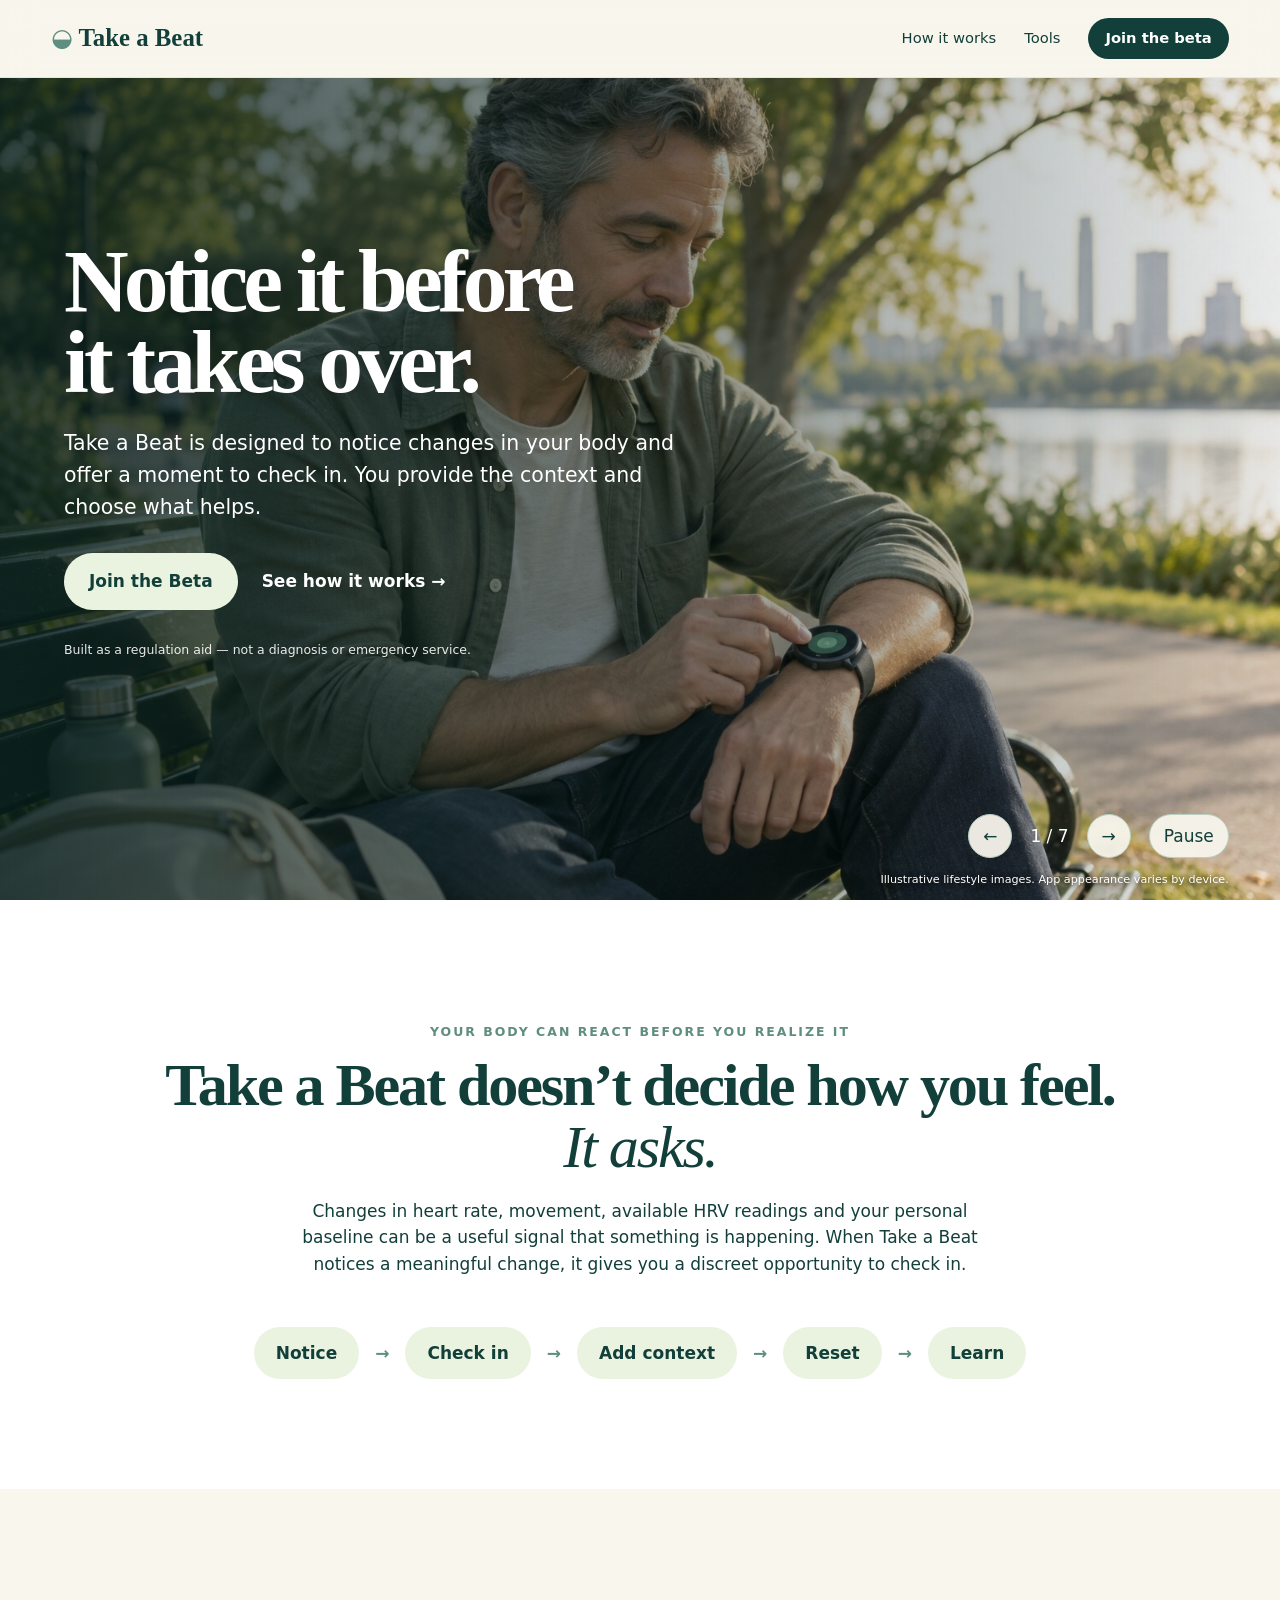
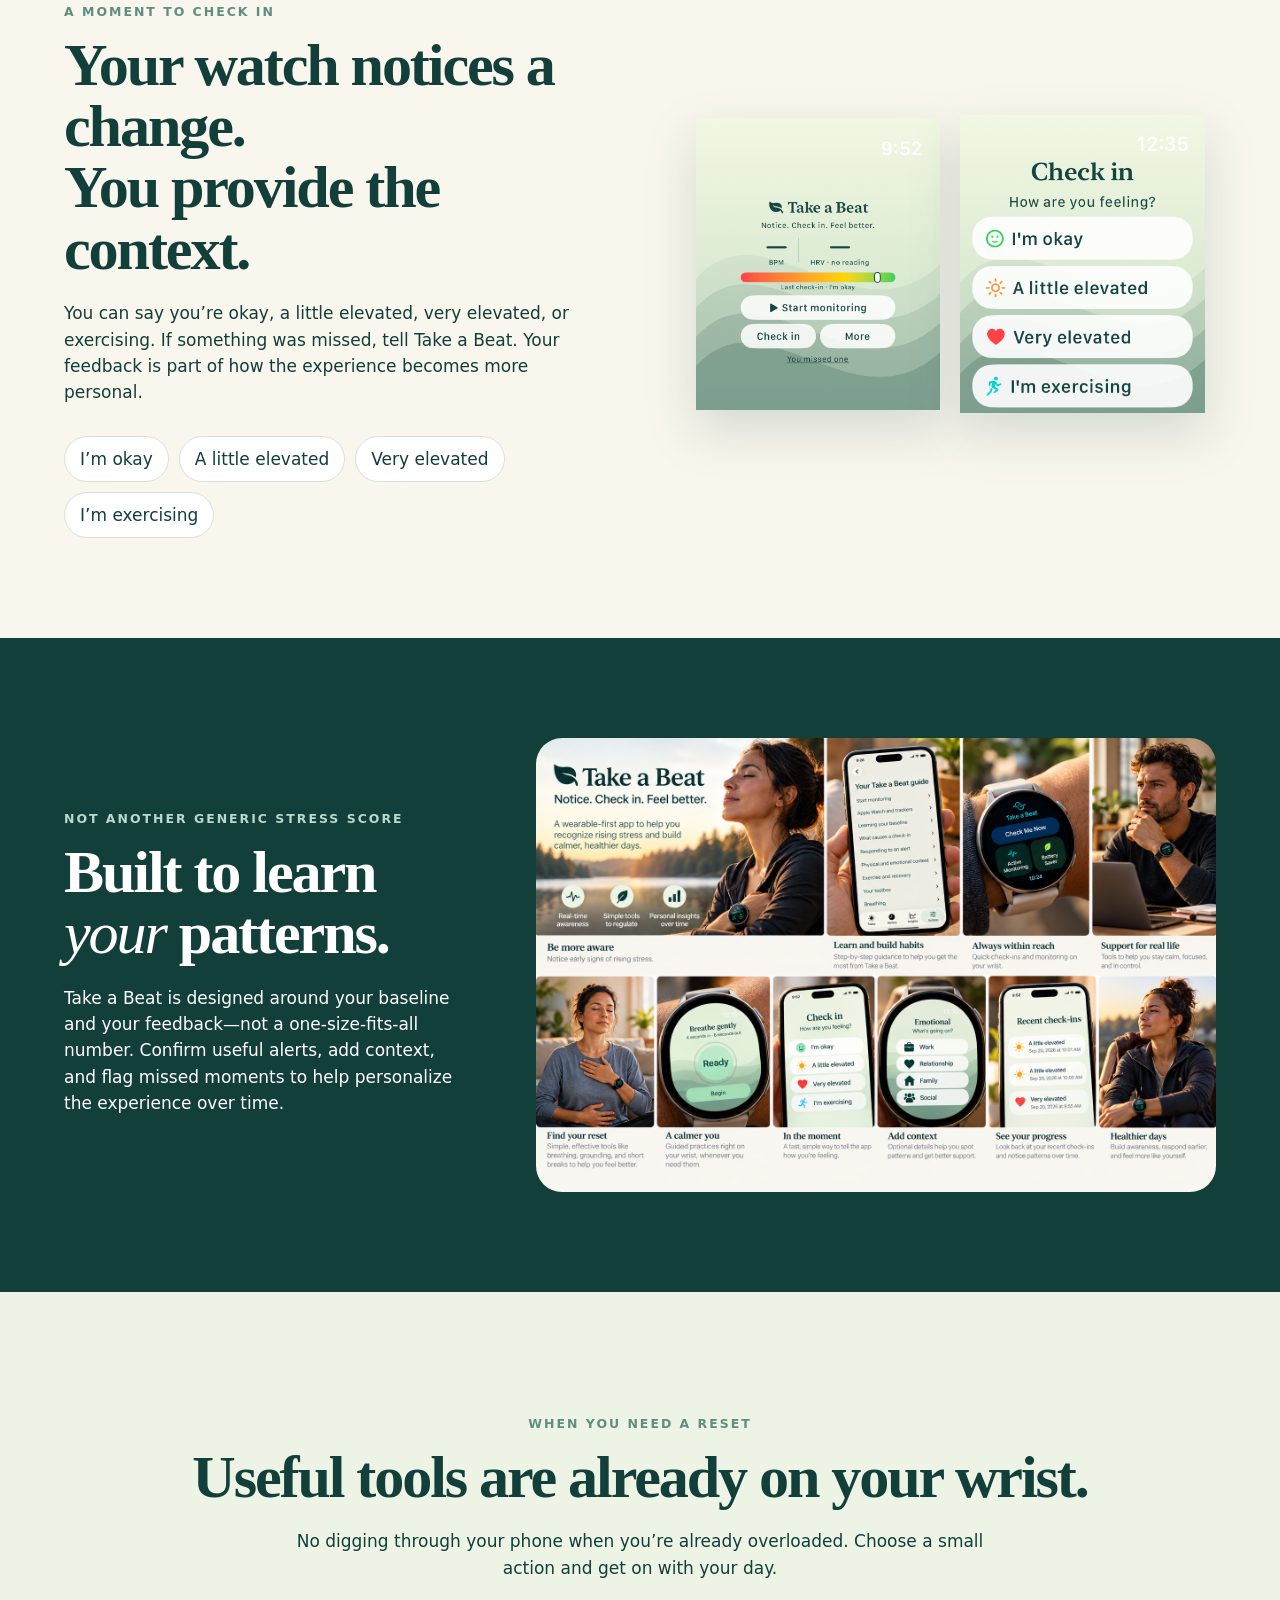
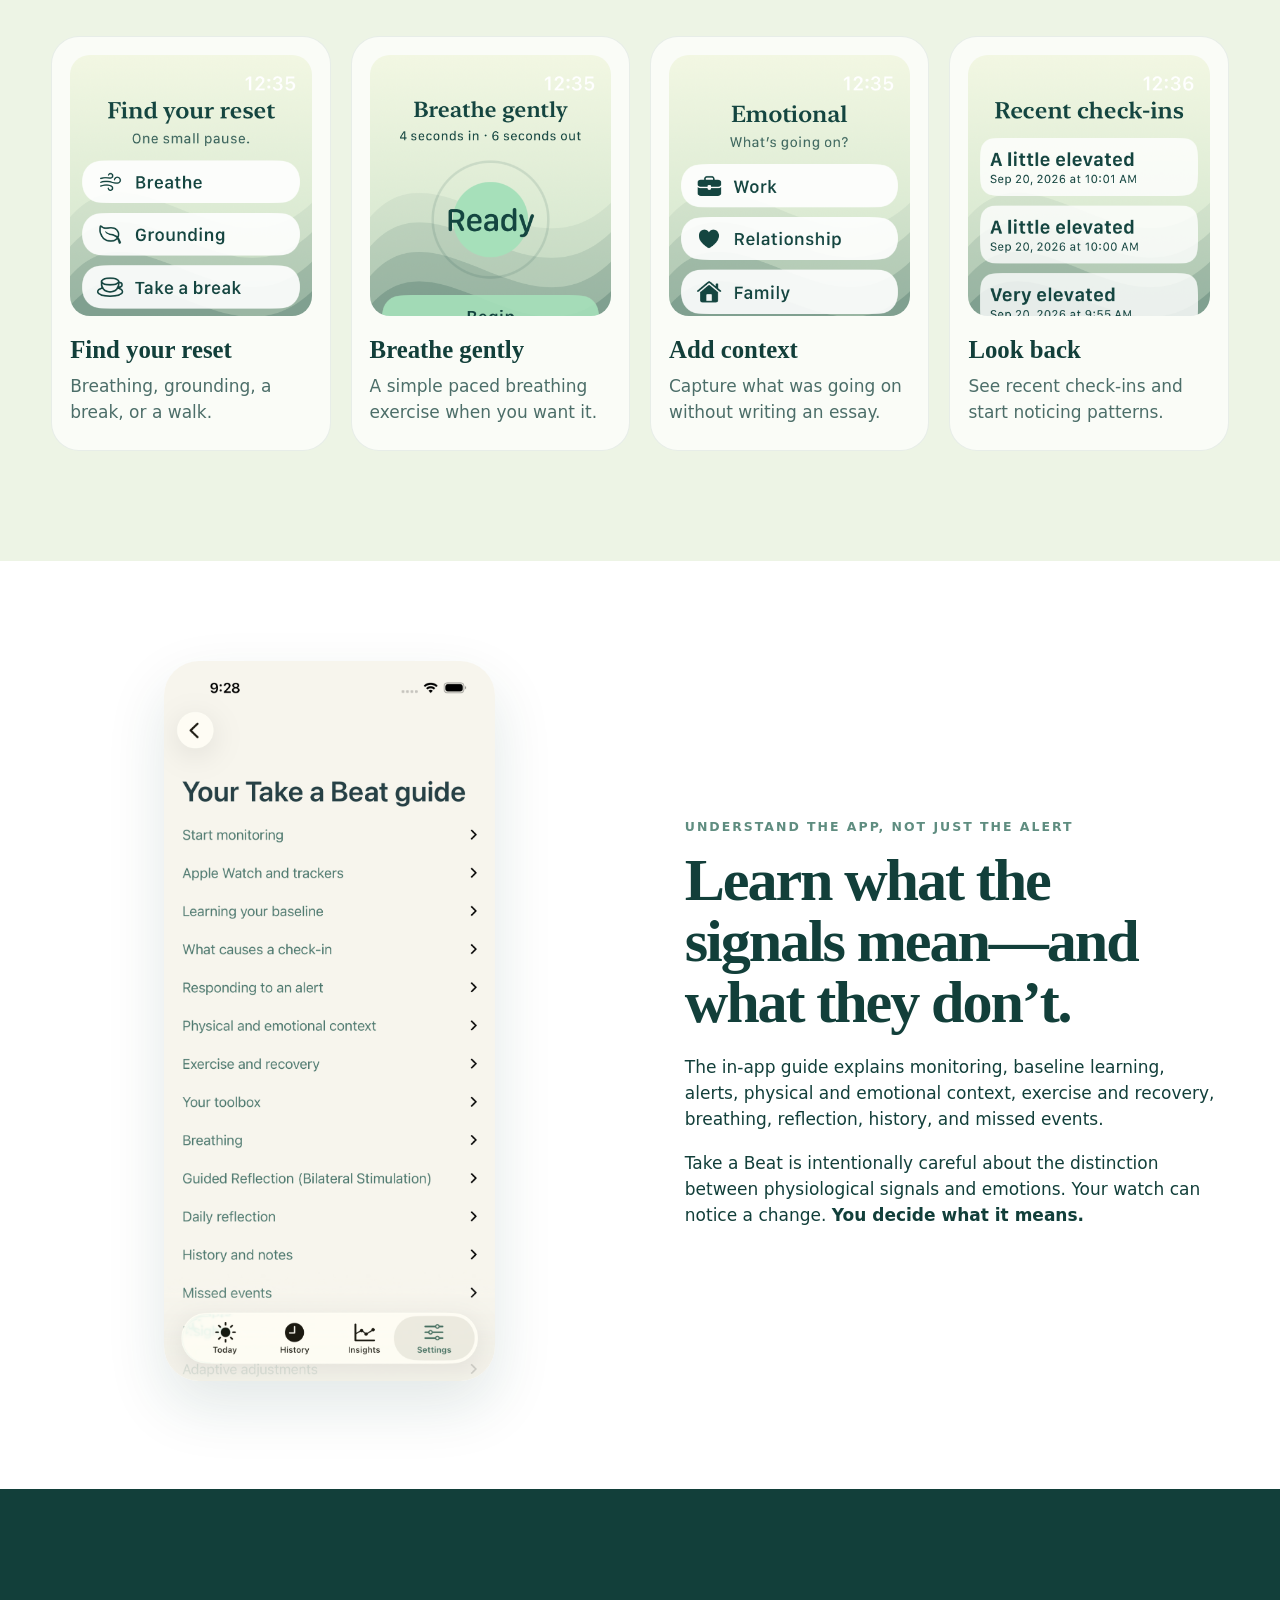
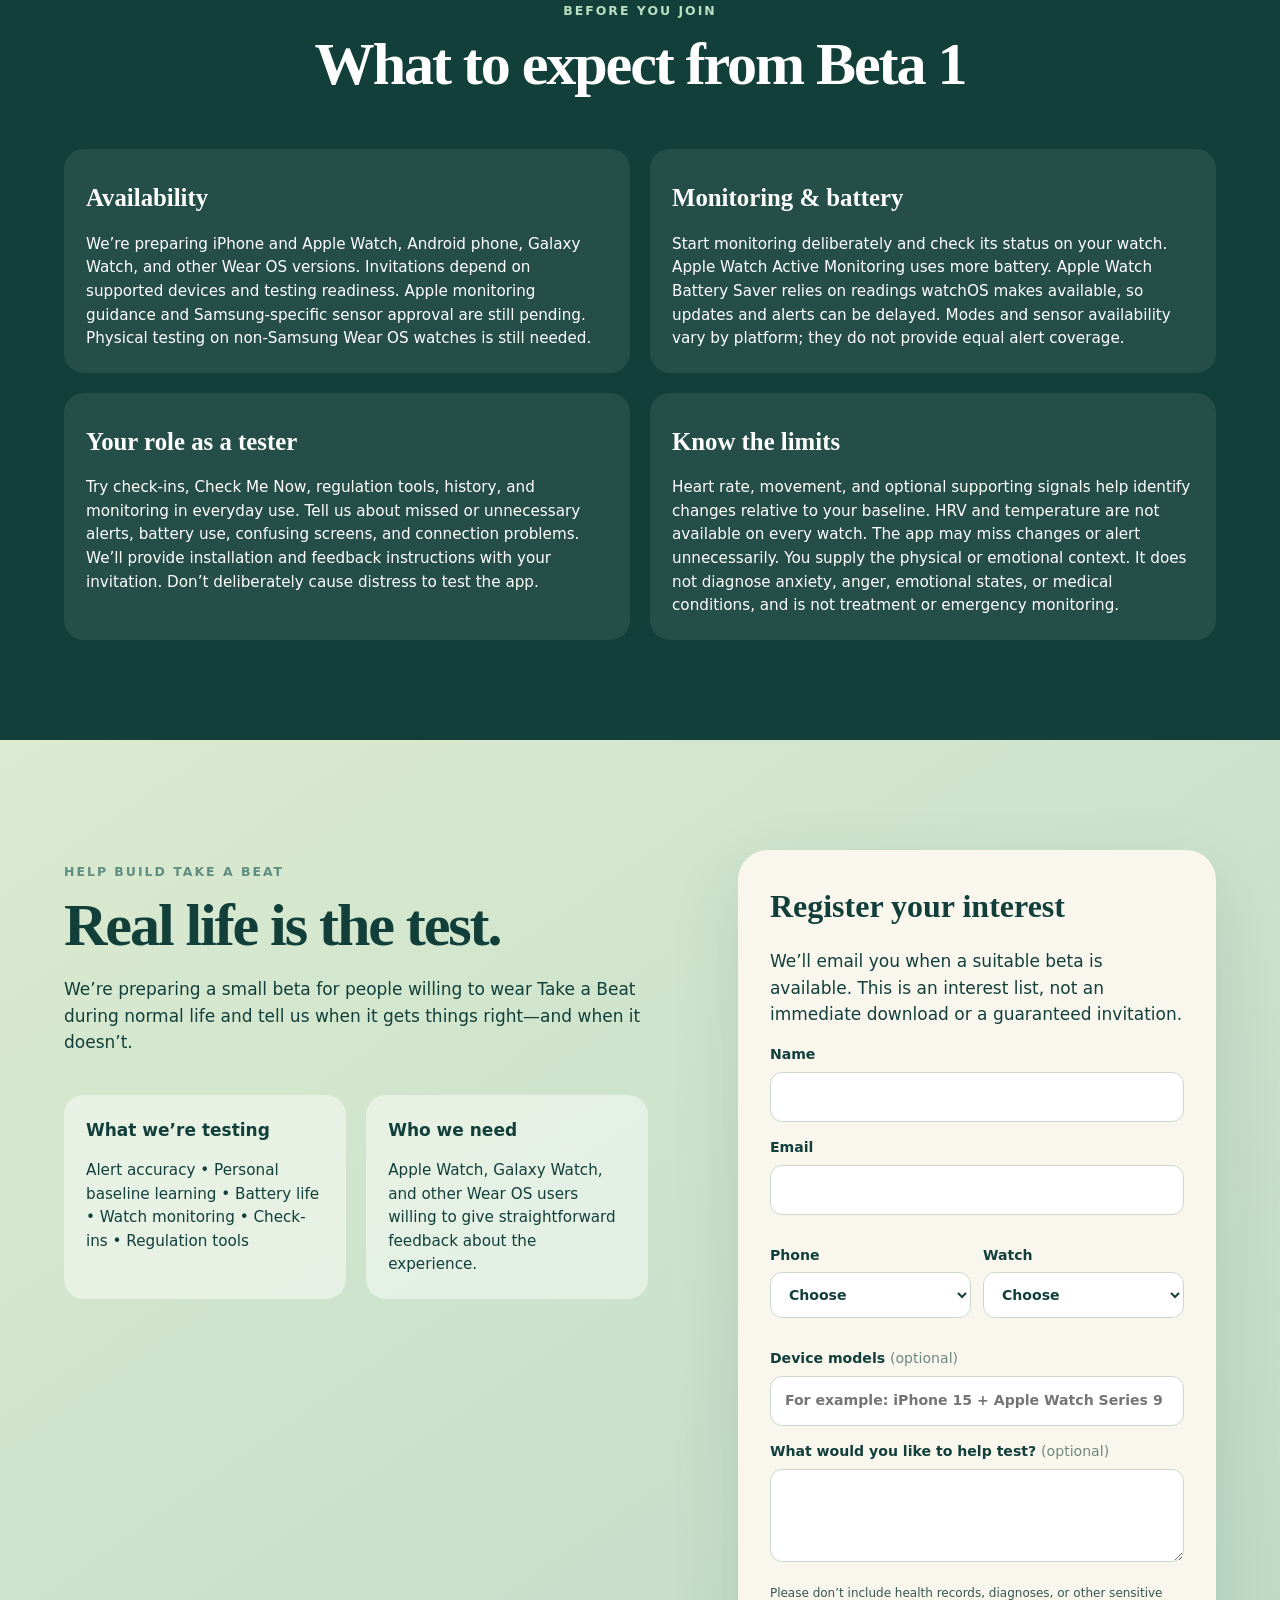
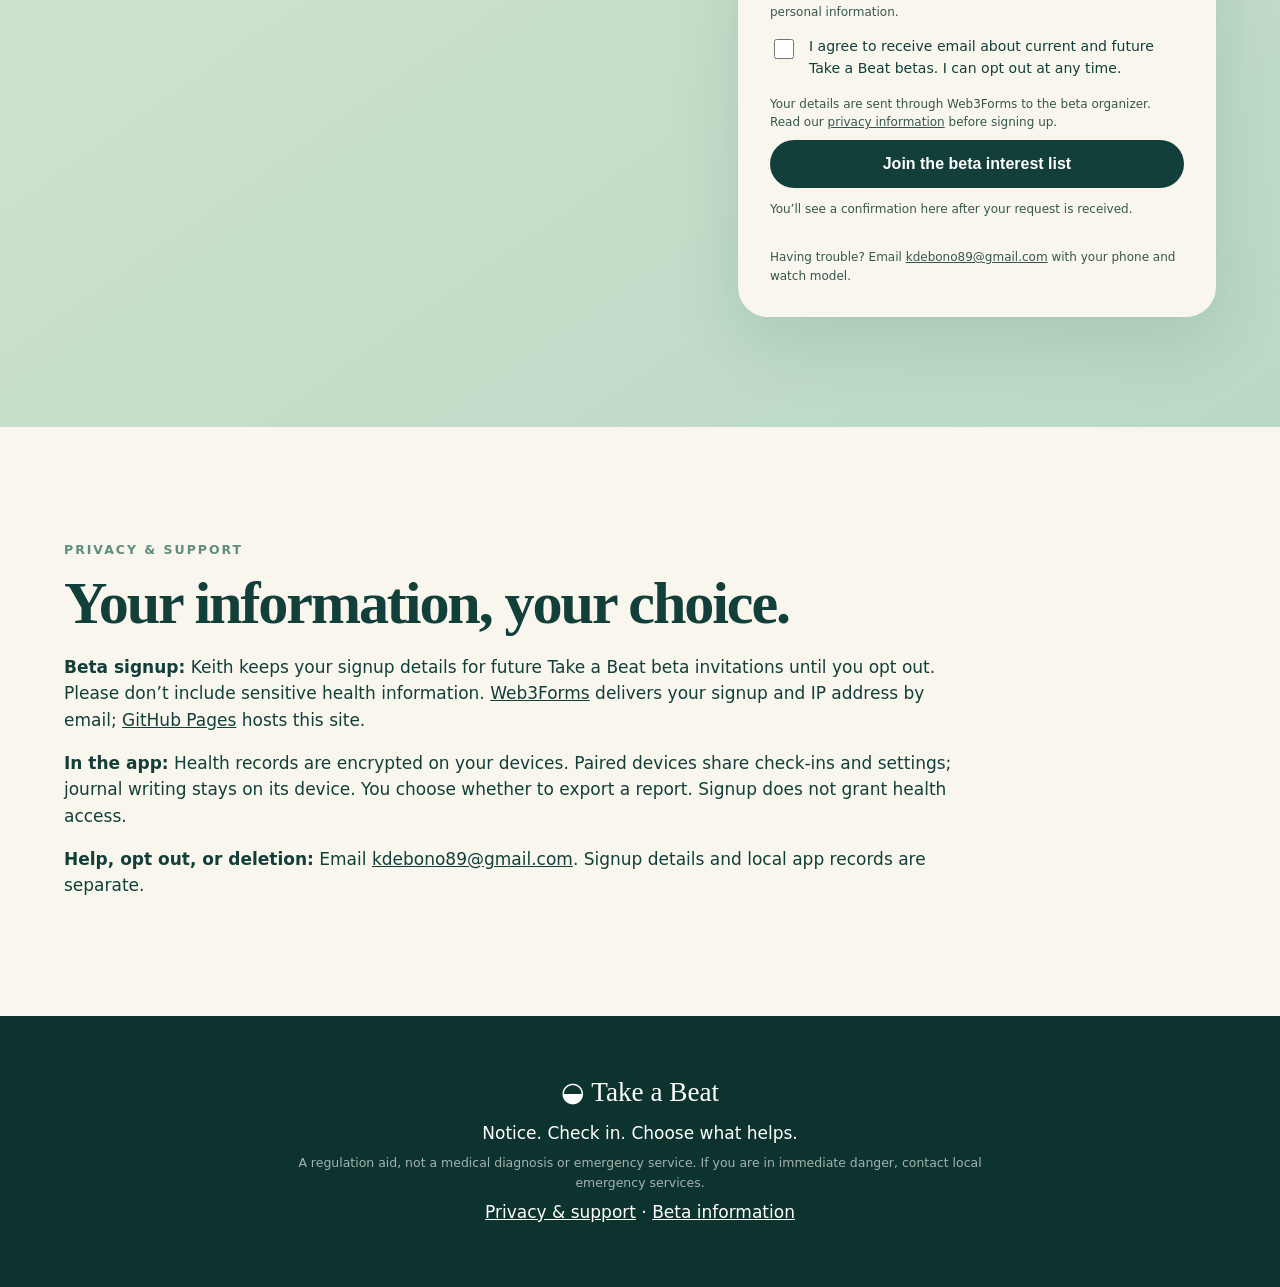
==== index.html @ c15a623b "Restore contrasting section colors after signup reorder" ====
<!doctype html><html lang="en"><head><meta charset="utf-8"><meta name="viewport" content="width=device-width,initial-scale=1"><meta name="theme-color" content="#eaf3df"><title>Take a Beat — Join the Beta</title><meta name="description" content="Take a Beat is a wearable-first regulation app that helps you notice rising physiological arousal, check in, and find what helps. Join the beta."><link rel="stylesheet" href="styles.css"><style>section[id]{scroll-margin-top:90px}a{color:inherit}input,select,textarea{min-width:0}.consent{display:flex;align-items:flex-start;gap:12px}.consent input{width:20px;height:20px;flex:0 0 20px;margin-top:3px}.consent span{opacity:1}.formnote{opacity:1;color:#36564d;overflow-wrap:anywhere}#formNote{min-height:3em}button:disabled{opacity:.65;cursor:wait}a:focus-visible,button:focus-visible,input:focus-visible,select:focus-visible,textarea:focus-visible{outline:3px solid #5f8d80;outline-offset:3px}#privacy{background:#edf4e5}#privacy p{max-width:900px}footer a{color:white}#beta-details .beta-grid{margin-top:0}@media(prefers-reduced-motion:reduce){html{scroll-behavior:auto}}@media(max-width:380px){header{padding:0 14px}header .brand{font-size:1.25rem}nav .pill.small{padding:9px 12px;font-size:.8rem}form{padding:22px}.beta{padding-left:16px;padding-right:16px}}.hero-carousel{min-width:0;overflow:hidden;border-radius:28px;background:#fff;box-shadow:0 24px 60px #123f3a18}.carousel-slide{margin:0}.carousel-slide[hidden]{display:none}.carousel-slide img{display:block;width:100%;height:auto;aspect-ratio:3/2;object-fit:cover}.carousel-slide figcaption{padding:22px 26px;min-height:128px}.carousel-slide strong{font-family:Georgia,serif;font-size:1.55rem}.carousel-slide p{margin:6px 0 0;font-size:1rem}.carousel-controls{display:flex;align-items:center;justify-content:center;gap:18px;padding:0 20px 14px}.carousel-controls button{border:1px solid #b8cfc1;border-radius:50px;background:#f8f6ed;color:#123f3a;min-width:44px;min-height:44px;font:inherit;cursor:pointer;padding:8px 14px}.carousel-note{font-size:.75rem;text-align:center;margin:0;padding:0 20px 18px;color:#466159}@media(max-width:560px){.carousel-slide figcaption{min-height:156px;padding:18px}.hero-carousel{border-radius:20px}}.hero{display:flex;flex-direction:column;gap:0;padding:0;min-height:0}.hero-copy{max-width:1100px;width:100%;padding:64px 5vw 42px;align-self:flex-start}.hero-copy h1{font-size:clamp(3.4rem,6vw,6rem)}.hero-carousel{width:100%;border-radius:0;box-shadow:none}.carousel-slides{display:flex;transition:transform 850ms cubic-bezier(.22,.61,.36,1);will-change:transform}.carousel-slide{flex:0 0 100%;min-width:0}.carousel-slide img{width:100%;height:clamp(340px,65vw,760px);aspect-ratio:auto;object-fit:cover;object-position:center}.carousel-slide figcaption{padding:24px 5vw;min-height:115px}.carousel-controls{padding-bottom:18px}.carousel-note{max-width:none}@media(max-width:560px){.hero-copy{padding:40px 22px 28px}.carousel-slide img{height:440px}.carousel-slide figcaption{padding:20px 22px;min-height:145px}}@media(prefers-reduced-motion:reduce){.carousel-slides{transition:none}}.hero{position:relative;isolation:isolate;min-height:calc(100svh - 78px);display:flex;justify-content:center;overflow:hidden;background:#123f3a}.hero-carousel{position:absolute;inset:0;z-index:-2;background:#123f3a}.carousel-slides,.carousel-slide{height:100%}.carousel-slide img{height:100%;width:100%;object-fit:cover;object-position:center}.carousel-slide figcaption{display:none}.hero::after{content:"";position:absolute;inset:0;z-index:-1;background:linear-gradient(90deg,rgba(8,31,28,.83),rgba(8,31,28,.48) 48%,rgba(8,31,28,.08))}.hero-copy{color:white;max-width:900px;padding:70px 5vw 150px}.hero-copy h1{font-size:clamp(3.6rem,7vw,7rem);text-shadow:0 2px 20px #0003}.hero-copy .lede{max-width:610px}.hero-copy .textlink{color:white}.hero-copy .pill{background:#eaf3df;color:#123f3a!important}.hero-copy .micro{opacity:.9}.carousel-controls{position:absolute;bottom:42px;right:4vw;padding:0;z-index:2;color:white}.carousel-controls button{background:rgba(248,246,237,.94)}.carousel-note{position:absolute;bottom:12px;right:4vw;padding:0;color:white;text-shadow:0 1px 6px #000;z-index:2;font-size:.7rem}.hero-carousel{z-index:auto;background:none}.carousel-slides{position:relative;z-index:-2}.hero-copy{pointer-events:none}.hero-copy a{pointer-events:auto}@media(max-width:560px){.hero{min-height:calc(100svh - 68px)}.hero-copy{padding:50px 22px 140px}.hero-copy h1{font-size:clamp(3.4rem,13vw,4.8rem)}.hero::after{background:linear-gradient(90deg,rgba(8,31,28,.84),rgba(8,31,28,.48))}.carousel-controls{right:auto;left:22px;bottom:48px;gap:12px}.carousel-note{right:auto;left:22px;bottom:16px;text-align:left;font-size:.62rem}.hero-copy .actions{margin:24px 0}}#beta-details{background:#123f3a;color:#fff}#beta-details .kicker{color:#b9dec2}#beta-details .beta-grid>div{background:rgba(255,255,255,.08)}#privacy{background:#f8f6ed}</style></head><body>
<header><a class="brand" href="#top"><span class="leaf">◒</span> Take a Beat</a><nav><a href="#how">How it works</a><a href="#tools">Tools</a><a class="pill small" href="#beta">Join the beta</a></nav></header>
<main id="top">
<section class="hero"><div class="hero-copy"><h1>Notice it before<br>it takes over.</h1><p class="lede">Take a Beat is designed to notice changes in your body and offer a moment to check in. You provide the context and choose what helps.</p><div class="actions"><a class="pill" href="#beta">Join the Beta</a><a class="textlink" href="#how">See how it works →</a></div><p class="micro">Built as a regulation aid — not a diagnosis or emergency service.</p></div><div class="hero-carousel" role="region" aria-roledescription="carousel" aria-label="Everyday moments with Take a Beat"><div class="carousel-slides"><figure class="carousel-slide" role="group" aria-roledescription="slide" aria-label="1 of 7"><img src="assets/carousel-photo-02.jpg" alt="Man checking his smartwatch on a park bench" width="1536" height="1024" fetchpriority="high"><figcaption><strong>Pause wherever you are</strong><p>A check-in can fit into an ordinary moment in your day.</p></figcaption></figure><figure class="carousel-slide" aria-hidden="true" role="group" aria-roledescription="slide" aria-label="2 of 7"><img src="assets/carousel-photo-10.jpg" alt="Woman in a blue blouse checking her smartwatch at work" width="1536" height="1024" loading="lazy"><figcaption><strong>Make room for a check-in</strong><p>You provide the context for changes your watch notices.</p></figcaption></figure><figure class="carousel-slide" aria-hidden="true" role="group" aria-roledescription="slide" aria-label="3 of 7"><img src="assets/carousel-photo-09.jpg" alt="Two adults reviewing an illustrative report in a therapist’s office" width="1536" height="1024" loading="lazy"><figcaption><strong>Bring your own perspective</strong><p>Choose to share an exported report with someone who supports you.</p></figcaption></figure><figure class="carousel-slide" aria-hidden="true" role="group" aria-roledescription="slide" aria-label="4 of 7"><img src="assets/carousel-photo-12.jpg" alt="Woman meditating in a bright room with a smartwatch on her wrist" width="1536" height="1024" loading="lazy"><figcaption><strong>Take a quiet moment</strong><p>Make space for a pause, alongside the regulation tools you choose.</p></figcaption></figure><figure class="carousel-slide" aria-hidden="true" role="group" aria-roledescription="slide" aria-label="5 of 7"><img src="assets/carousel-photo-11.jpg" alt="Man in a mustard sweater taking a quiet pause outdoors" width="1536" height="1024" loading="lazy"><figcaption><strong>Reconnect with the present</strong><p>Take a pause and notice your surroundings.</p></figcaption></figure><figure class="carousel-slide" aria-hidden="true" role="group" aria-roledescription="slide" aria-label="6 of 7"><img src="assets/carousel-photo-07.jpg" alt="Woman reviewing her phone on a park bench" width="1536" height="1024" loading="lazy"><figcaption><strong>Look back at your day</strong><p>Review recent check-ins and add your own perspective.</p></figcaption></figure><figure class="carousel-slide" aria-hidden="true" role="group" aria-roledescription="slide" aria-label="7 of 7"><img src="assets/carousel-photo-01.jpg" alt="Woman checking her smartwatch at a desk" width="1536" height="1024" loading="lazy"><figcaption><strong>A moment to check in</strong><p>Notice a change, then tell Take a Beat how you’re doing.</p></figcaption></figure></div><div class="carousel-controls"><button type="button" id="slidePrev" aria-label="Previous slide">←</button><span id="slidePosition" aria-live="polite">1 / 7</span><button type="button" id="slideNext" aria-label="Next slide">→</button><button type="button" id="slidePlay" aria-label="Start automatic slideshow">Play</button></div><p class="carousel-note">Illustrative lifestyle images. App appearance varies by device.</p></div></section>
<section class="problem"><p class="kicker">YOUR BODY CAN REACT BEFORE YOU REALIZE IT</p><h2>Take a Beat doesn’t decide how you feel.<br><em>It asks.</em></h2><p>Changes in heart rate, movement, available HRV readings and your personal baseline can be a useful signal that something is happening. When Take a Beat notices a meaningful change, it gives you a discreet opportunity to check in.</p><div class="flow"><span>Notice</span><b>→</b><span>Check in</span><b>→</b><span>Add context</span><b>→</b><span>Reset</span><b>→</b><span>Learn</span></div></section>
<section id="how" class="feature split"><div><p class="kicker">A MOMENT TO CHECK IN</p><h2>Your watch notices a change.<br>You provide the context.</h2><p>You can say you’re okay, a little elevated, very elevated, or exercising. If something was missed, tell Take a Beat. Your feedback is part of how the experience becomes more personal.</p><div class="chips"><span>I’m okay</span><span>A little elevated</span><span>Very elevated</span><span>I’m exercising</span></div></div><div class="watch-pair"><img src="assets/01-watch-home.png" alt="Take a Beat watch home screen"><img src="assets/02-watch-checkin.png" alt="Take a Beat check-in screen"></div></section>
<section class="feature dark"><div class="darkcopy"><p class="kicker">NOT ANOTHER GENERIC STRESS SCORE</p><h2>Built to learn <em>your</em> patterns.</h2><p>Take a Beat is designed around your baseline and your feedback—not a one-size-fits-all number. Confirm useful alerts, add context, and flag missed moments to help personalize the experience over time.</p></div><img src="assets/a_wide_clean_modern_marketing_collage_hero_gri.png" alt="Take a Beat lifestyle and app interface collage"></section>
<section id="tools" class="tools"><div class="sectionhead"><p class="kicker">WHEN YOU NEED A RESET</p><h2>Useful tools are already on your wrist.</h2><p>No digging through your phone when you’re already overloaded. Choose a small action and get on with your day.</p></div><div class="cards"><article><img src="assets/04-watch-regulate.png" alt="Reset choices"><h3>Find your reset</h3><p>Breathing, grounding, a break, or a walk.</p></article><article><img src="assets/05-watch-breathing.png" alt="Guided breathing"><h3>Breathe gently</h3><p>A simple paced breathing exercise when you want it.</p></article><article><img src="assets/03-watch-emotional.png" alt="Emotional context"><h3>Add context</h3><p>Capture what was going on without writing an essay.</p></article><article><img src="assets/07-watch-history.png" alt="Recent check-ins"><h3>Look back</h3><p>See recent check-ins and start noticing patterns.</p></article></div></section>
<section class="guide split"><div class="phone"><img src="assets/09-iphone-full-guide.png" alt="Take a Beat guide on iPhone"></div><div><p class="kicker">UNDERSTAND THE APP, NOT JUST THE ALERT</p><h2>Learn what the signals mean—and what they don’t.</h2><p>The in-app guide explains monitoring, baseline learning, alerts, physical and emotional context, exercise and recovery, breathing, reflection, history, and missed events.</p><p>Take a Beat is intentionally careful about the distinction between physiological signals and emotions. Your watch can notice a change. <strong>You decide what it means.</strong></p></div></section>
<section id="beta-details" class="guide"><div class="sectionhead"><p class="kicker">BEFORE YOU JOIN</p><h2>What to expect from Beta 1</h2></div><div class="beta-grid"><div><h3>Availability</h3><p>We’re preparing iPhone and Apple Watch, Android phone, Galaxy Watch, and other Wear OS versions. Invitations depend on supported devices and testing readiness. Apple monitoring guidance and Samsung-specific sensor approval are still pending. Physical testing on non-Samsung Wear OS watches is still needed.</p></div><div><h3>Monitoring &amp; battery</h3><p>Start monitoring deliberately and check its status on your watch. Apple Watch Active Monitoring uses more battery. Apple Watch Battery Saver relies on readings watchOS makes available, so updates and alerts can be delayed. Modes and sensor availability vary by platform; they do not provide equal alert coverage.</p></div><div><h3>Your role as a tester</h3><p>Try check-ins, Check Me Now, regulation tools, history, and monitoring in everyday use. Tell us about missed or unnecessary alerts, battery use, confusing screens, and connection problems. We’ll provide installation and feedback instructions with your invitation. Don’t deliberately cause distress to test the app.</p></div><div><h3>Know the limits</h3><p>Heart rate, movement, and optional supporting signals help identify changes relative to your baseline. HRV and temperature are not available on every watch. The app may miss changes or alert unnecessarily. You supply the physical or emotional context. It does not diagnose anxiety, anger, emotional states, or medical conditions, and is not treatment or emergency monitoring.</p></div></div></section>
<section id="beta" class="beta"><div class="beta-copy"><p class="kicker">HELP BUILD TAKE A BEAT</p><h2>Real life is the test.</h2><p>We’re preparing a small beta for people willing to wear Take a Beat during normal life and tell us when it gets things right—and when it doesn’t.</p><div class="beta-grid"><div><strong>What we’re testing</strong><p>Alert accuracy • Personal baseline learning • Battery life • Watch monitoring • Check-ins • Regulation tools</p></div><div><strong>Who we need</strong><p>Apple Watch, Galaxy Watch, and other Wear OS users willing to give straightforward feedback about the experience.</p></div></div></div><form id="betaForm" action="https://api.web3forms.com/submit" method="POST" aria-describedby="signupPrivacy formNote">
<input type="hidden" name="access_key" value="b57ae611-0715-4de0-b720-dd3bc0c77e1a">
<input type="hidden" name="subject" value="New Take a Beat Beta Signup">
<input type="hidden" name="from_name" value="Take a Beat Website">
<input type="hidden" name="redirect" value="https://web3forms.com/success">
<input type="checkbox" name="botcheck" tabindex="-1" aria-hidden="true" style="display:none">
<h3>Register your interest</h3><p>We’ll email you when a suitable beta is available. This is an interest list, not an immediate download or a guaranteed invitation.</p>
<label>Name<input required name="name" autocomplete="name" maxlength="100"></label>
<label>Email<input required type="email" name="email" autocomplete="email" maxlength="254"></label>
<div class="row"><label>Phone<select name="phone" required><option value="">Choose</option><option>iPhone</option><option>Android</option></select></label><label>Watch<select name="watch" required><option value="">Choose</option><option>Apple Watch</option><option>Galaxy Watch</option><option>Pixel Watch</option><option>Other Wear OS watch</option><option>Other / none</option></select></label></div>
<label>Device models <span>(optional)</span><input name="models" maxlength="150" placeholder="For example: iPhone 15 + Apple Watch Series 9"></label>
<label>What would you like to help test? <span>(optional)</span><textarea name="why" rows="3" maxlength="1000" aria-describedby="noHealth"></textarea></label><p id="noHealth" class="formnote">Please don’t include health records, diagnoses, or other sensitive personal information.</p>
<label class="consent"><input type="checkbox" name="beta_consent" value="Yes — contact me about current and future Take a Beat betas until I opt out" required><span>I agree to receive email about current and future Take a Beat betas. I can opt out at any time.</span></label>
<p id="signupPrivacy" class="formnote">Your details are sent through Web3Forms to the beta organizer. Read our <a href="#privacy">privacy information</a> before signing up.</p>
<button class="pill" type="submit">Join the beta interest list</button><p id="formNote" class="formnote" role="status" aria-live="polite" aria-atomic="true" tabindex="-1">You’ll see a confirmation here after your request is received.</p>
<noscript><p class="formnote">Submitting opens the signup service’s confirmation page. Return here to continue browsing.</p></noscript>
<p class="formnote">Having trouble? Email <a href="mailto:kdebono89@gmail.com?subject=Take%20a%20Beat%20beta%20interest">kdebono89@gmail.com</a> with your phone and watch model.</p>
</form></section>
<section id="privacy" class="guide"><p class="kicker">PRIVACY &amp; SUPPORT</p><h2>Your information, your choice.</h2><p><strong>Beta signup:</strong> Keith keeps your signup details for future Take a Beat beta invitations until you opt out. Please don’t include sensitive health information. <a href="https://web3forms.com/privacy">Web3Forms</a> delivers your signup and IP address by email; <a href="https://docs.github.com/en/site-policy/privacy-policies/github-general-privacy-statement">GitHub Pages</a> hosts this site.</p><p><strong>In the app:</strong> Health records are encrypted on your devices. Paired devices share check-ins and settings; journal writing stays on its device. You choose whether to export a report. Signup does not grant health access.</p><p><strong>Help, opt out, or deletion:</strong> Email <a href="mailto:kdebono89@gmail.com">kdebono89@gmail.com</a>. Signup details and local app records are separate.</p></section>
</main><footer><div class="brand">◒ Take a Beat</div><p>Notice. Check in. Choose what helps.</p><p class="micro">A regulation aid, not a medical diagnosis or emergency service. If you are in immediate danger, contact local emergency services.</p><p><a href="#privacy">Privacy &amp; support</a> · <a href="#beta-details">Beta information</a></p></footer><script>
(() => {
  const form = document.getElementById('betaForm');
  const note = document.getElementById('formNote');
  const button = form.querySelector('button[type="submit"]');
  let pending = false;
  form.addEventListener('submit', async (event) => {
    event.preventDefault();
    if (pending || !form.reportValidity()) return;
    const payload = new FormData(form);
    payload.delete('redirect');
    pending = true;
    button.disabled = true;
    button.textContent = 'Sending…';
    form.setAttribute('aria-busy', 'true');
    note.textContent = 'Sending your beta interest request…';
    const controller = new AbortController();
    const timeout = setTimeout(() => controller.abort(), 20000);
    try {
      const response = await fetch(form.action, { method: 'POST', body: payload, headers: { Accept: 'application/json' }, signal: controller.signal });
      const result = await response.json();
      if (!response.ok || result.success !== true) throw new Error('Submission not confirmed');
      form.reset();
      note.textContent = 'Thank you — your beta interest request was received. We’ll email you when a suitable beta is available. This does not guarantee an invitation.';
    } catch (error) {
      note.textContent = 'We couldn’t confirm your request. Your entries are still here. Please check your connection and try again, or email kdebono89@gmail.com. If a connection timed out, your first request may already have arrived.';
    } finally {
      clearTimeout(timeout);
      pending = false;
      button.disabled = false;
      button.textContent = 'Join the beta interest list';
      form.removeAttribute('aria-busy');
      note.focus();
    }
  });
})();
</script><script>
(() => {
 const root=document.querySelector('.hero-carousel');
 const slides=Array.from(root.querySelectorAll('.carousel-slide'));
 const play=document.getElementById('slidePlay');
 let index=0,timer=null;
 function show(next){index=(next+slides.length)%slides.length;slides.forEach((slide,i)=>slide.setAttribute('aria-hidden',String(i!==index)));root.querySelector('.carousel-slides').style.transform='translateX(-'+(index*100)+'%)';document.getElementById('slidePosition').textContent=(index+1)+' / '+slides.length;}
 function stop(){clearInterval(timer);timer=null;play.textContent='Play';play.setAttribute('aria-label','Start automatic slideshow');}
 document.getElementById('slidePrev').addEventListener('click',()=>{stop();show(index-1);});
 document.getElementById('slideNext').addEventListener('click',()=>{stop();show(index+1);});
 function start(){clearInterval(timer);timer=setInterval(()=>show(index+1),6000);play.textContent='Pause';play.setAttribute('aria-label','Pause automatic slideshow');}
 play.addEventListener('click',()=>{if(timer)stop();else start();});
 root.addEventListener('keydown',e=>{if(e.key==='ArrowLeft'||e.key==='ArrowRight'){e.preventDefault();stop();show(index+(e.key==='ArrowRight'?1:-1));}});
 root.addEventListener('focusin',e=>{if(e.target!==play)stop();});
 root.addEventListener('mouseenter',stop);
 document.addEventListener('visibilitychange',()=>{if(document.hidden)stop();});
 if(!window.matchMedia('(prefers-reduced-motion: reduce)').matches)start();
})();
</script></body></html>
---- styles.css ----
:root{--ink:#123f3a;--sage:#5f8d80;--mint:#b9dec2;--cream:#f8f6ed;--pale:#eaf3df;--white:#fff;--line:#d7e2d4}*{box-sizing:border-box}html{scroll-behavior:smooth}body{margin:0;background:var(--cream);color:var(--ink);font:17px/1.55 Inter,ui-sans-serif,system-ui,-apple-system,BlinkMacSystemFont,"Segoe UI",sans-serif}h1,h2,h3,.brand{font-family:Georgia,"Times New Roman",serif}h1{font-size:clamp(3.4rem,7vw,7rem);line-height:.91;letter-spacing:-.055em;margin:.15em 0 .28em}h2{font-size:clamp(2.4rem,4.7vw,5rem);line-height:1.02;letter-spacing:-.035em;margin:.15em 0 .35em}h3{font-size:1.55rem;margin:.5rem 0 .2rem}p{max-width:700px}em{font-weight:400}header{height:78px;padding:0 4vw;display:flex;align-items:center;justify-content:space-between;position:sticky;top:0;background:rgba(248,246,237,.9);backdrop-filter:blur(16px);z-index:20;border-bottom:1px solid rgba(18,63,58,.08)}header .brand{font-size:1.55rem;font-weight:700;text-decoration:none;color:var(--ink)}.leaf{font-family:system-ui;color:var(--sage)}nav{display:flex;align-items:center;gap:28px}nav a{color:var(--ink);text-decoration:none;font-size:.92rem}.pill{display:inline-block;border:0;border-radius:999px;background:var(--ink);color:white!important;padding:15px 25px;text-decoration:none;font-weight:700;cursor:pointer}.pill.small{padding:9px 17px}.hero{min-height:calc(100vh - 78px);display:grid;grid-template-columns:.9fr 1.1fr;align-items:center;padding:5vw 4vw;gap:5vw;background:linear-gradient(140deg,#eef5df,#f9f7ef 58%)}.hero-copy{max-width:720px}.lede{font-size:clamp(1.15rem,1.6vw,1.45rem);max-width:620px}.eyebrow,.kicker{font-size:.78rem;font-weight:800;letter-spacing:.16em;color:var(--sage)}.actions{display:flex;gap:24px;align-items:center;margin:30px 0}.textlink{color:var(--ink);font-weight:700;text-decoration:none}.micro{font-size:.78rem;opacity:.62}.hero-image img{width:100%;border-radius:34px;box-shadow:0 30px 80px rgba(18,63,58,.14)}.problem{text-align:center;padding:110px 5vw;background:white}.problem p{margin-left:auto;margin-right:auto}.flow{margin:50px auto 0;display:flex;justify-content:center;align-items:center;gap:16px;flex-wrap:wrap}.flow span{padding:13px 22px;border-radius:999px;background:var(--pale);font-weight:700}.flow b{color:var(--sage)}.feature,.guide{padding:100px 5vw}.split{display:grid;grid-template-columns:1fr 1fr;gap:7vw;align-items:center}.watch-pair{display:flex;justify-content:center;align-items:center;gap:20px}.watch-pair img{width:min(46%,360px);filter:drop-shadow(0 20px 25px rgba(18,63,58,.15))}.chips{display:flex;flex-wrap:wrap;gap:10px;margin-top:30px}.chips span{border:1px solid var(--line);background:white;padding:9px 15px;border-radius:999px}.dark{background:var(--ink);color:white;display:grid;grid-template-columns:.75fr 1.25fr;gap:5vw;align-items:center}.dark .kicker{color:#b8d9cb}.dark img{width:100%;border-radius:26px}.tools{padding:110px 4vw;background:#edf4e5}.sectionhead{text-align:center;margin:auto auto 55px}.sectionhead p{margin-left:auto;margin-right:auto}.cards{display:grid;grid-template-columns:repeat(4,1fr);gap:20px;max-width:1400px;margin:auto}.cards article{background:rgba(255,255,255,.7);border:1px solid rgba(18,63,58,.08);border-radius:28px;padding:18px 18px 25px}.cards img{width:100%;border-radius:20px;aspect-ratio:1/1.08;object-fit:cover;object-position:top}.cards p{margin:0;opacity:.75}.guide{background:white}.phone{text-align:center}.phone img{max-height:720px;max-width:80%;border-radius:35px;box-shadow:0 25px 60px rgba(18,63,58,.12)}.beta{padding:110px 5vw;background:linear-gradient(145deg,#dbead0,#b9d8c6);display:grid;grid-template-columns:1.1fr .9fr;gap:7vw;align-items:start}.beta-grid{display:grid;grid-template-columns:1fr 1fr;gap:20px;margin-top:40px}.beta-grid>div{background:rgba(255,255,255,.45);padding:22px;border-radius:20px}.beta-grid p{font-size:.95rem;margin-bottom:0}form{background:var(--cream);border-radius:30px;padding:32px;box-shadow:0 25px 70px rgba(18,63,58,.12)}form h3{font-size:2rem;margin-top:0}label{display:block;font-weight:700;font-size:.88rem;margin:15px 0}label span{font-weight:400;opacity:.6}input,select,textarea{width:100%;margin-top:6px;border:1px solid #cbd9cb;border-radius:12px;background:white;padding:13px 14px;color:var(--ink);font:inherit}textarea{resize:vertical}.row{display:grid;grid-template-columns:1fr 1fr;gap:12px}form .pill{width:100%;font-size:1rem;margin-top:8px}.formnote{font-size:.75rem;opacity:.6;margin-bottom:0}footer{padding:55px 5vw;background:#0d332f;color:white;text-align:center}footer .brand{font-size:1.7rem}footer p{margin:7px auto}@media(max-width:900px){nav>a:not(.pill){display:none}.hero,.split,.dark,.beta{grid-template-columns:1fr}.hero{padding-top:55px}.hero-image{order:-1}.hero-image img{border-radius:20px}.cards{grid-template-columns:1fr 1fr}.watch-pair img{width:45%}.beta-grid{grid-template-columns:1fr}}@media(max-width:560px){header{height:68px}.hero{min-height:auto;padding:40px 22px 70px}.hero-image{order:0}.actions{align-items:flex-start;flex-direction:column;gap:15px}.problem,.feature,.guide,.tools,.beta{padding:75px 22px}.cards{grid-template-columns:1fr}.flow{gap:8px}.flow b{display:none}.flow span{padding:9px 13px}.beta-grid,.row{grid-template-columns:1fr}.phone img{max-width:100%}}
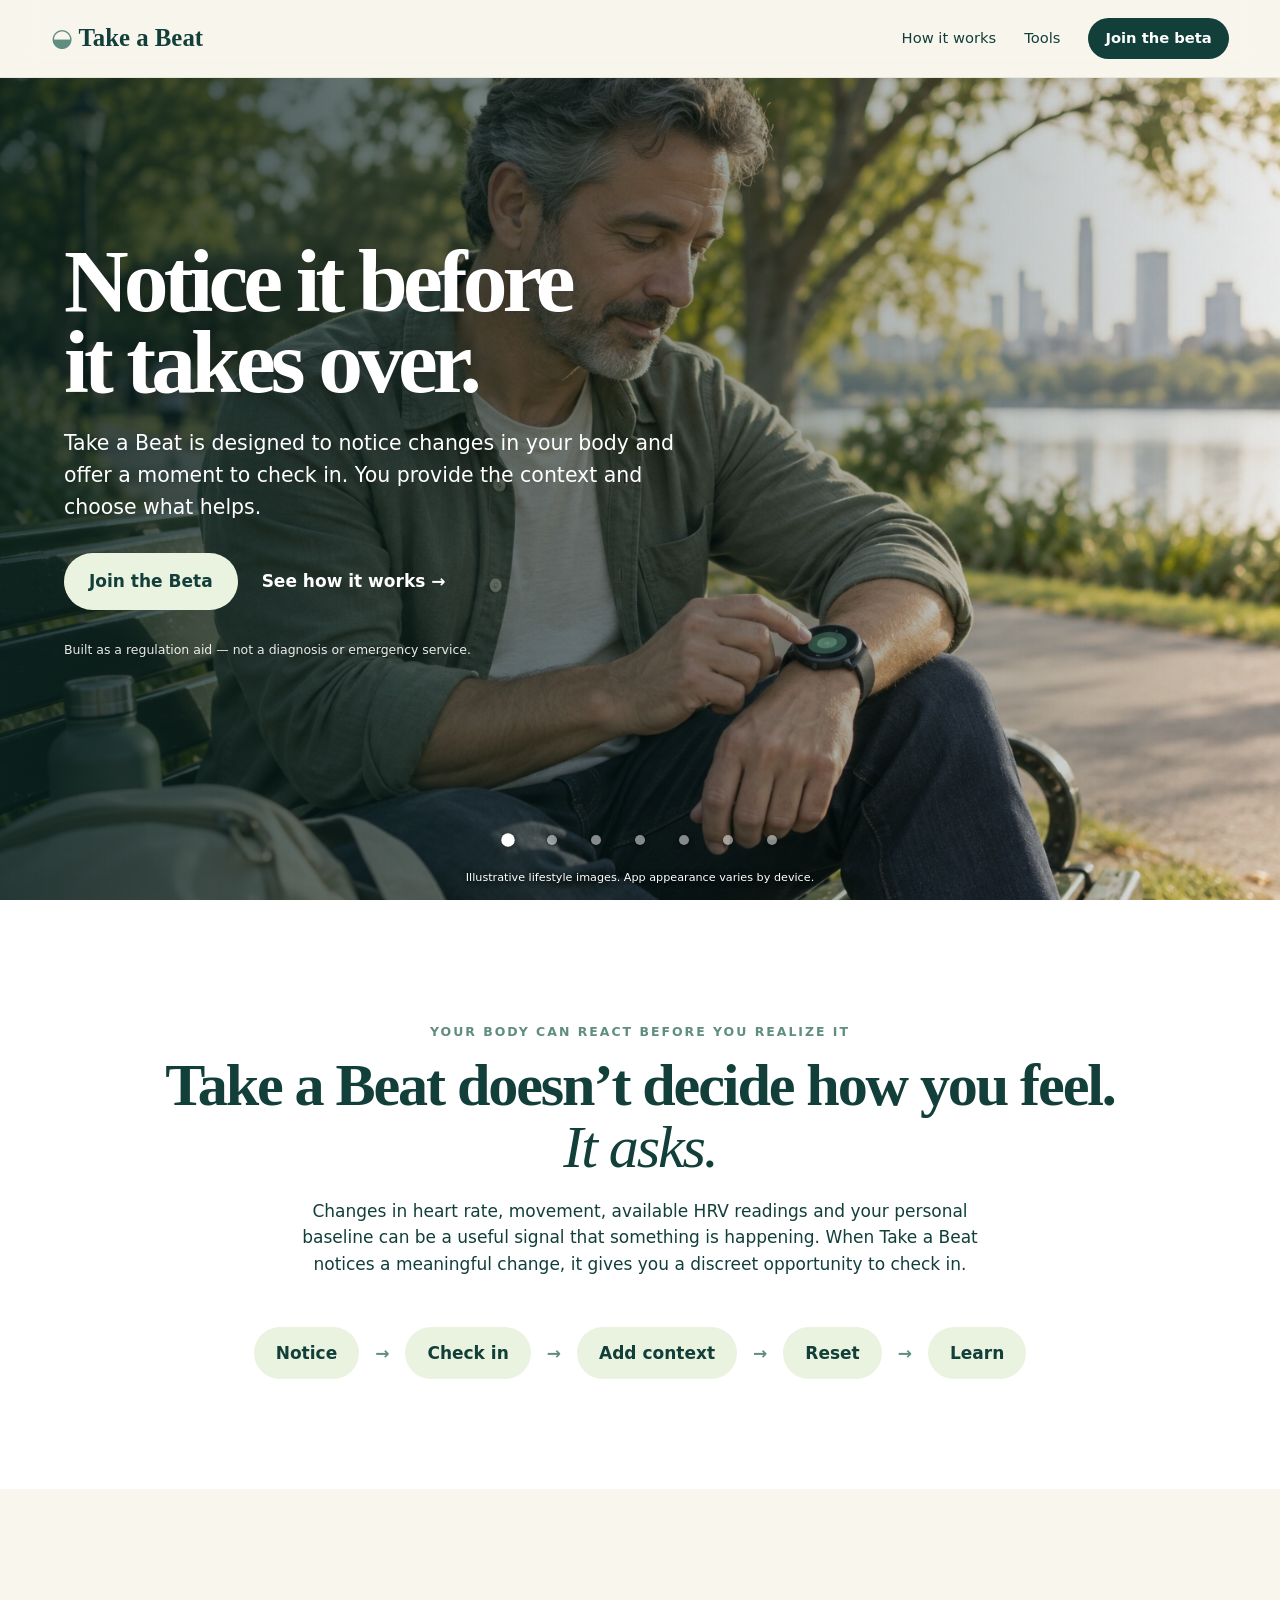
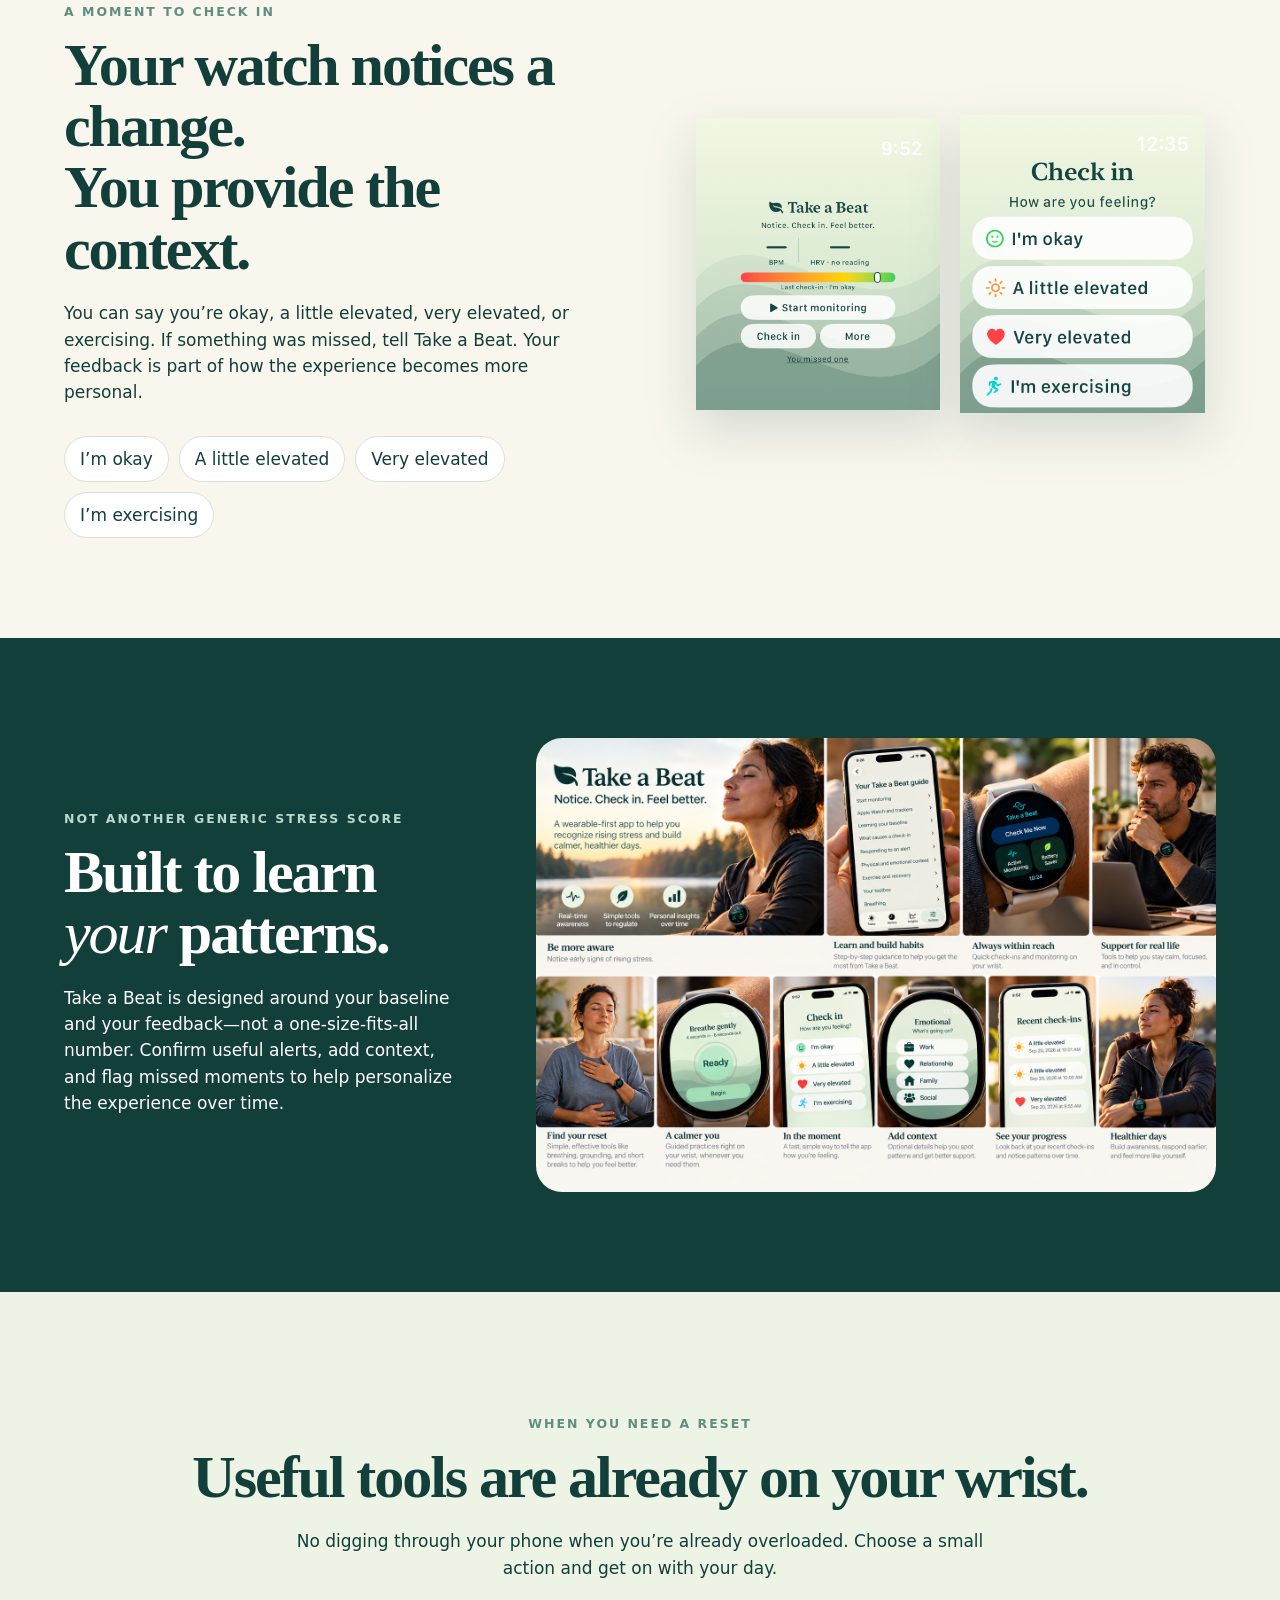
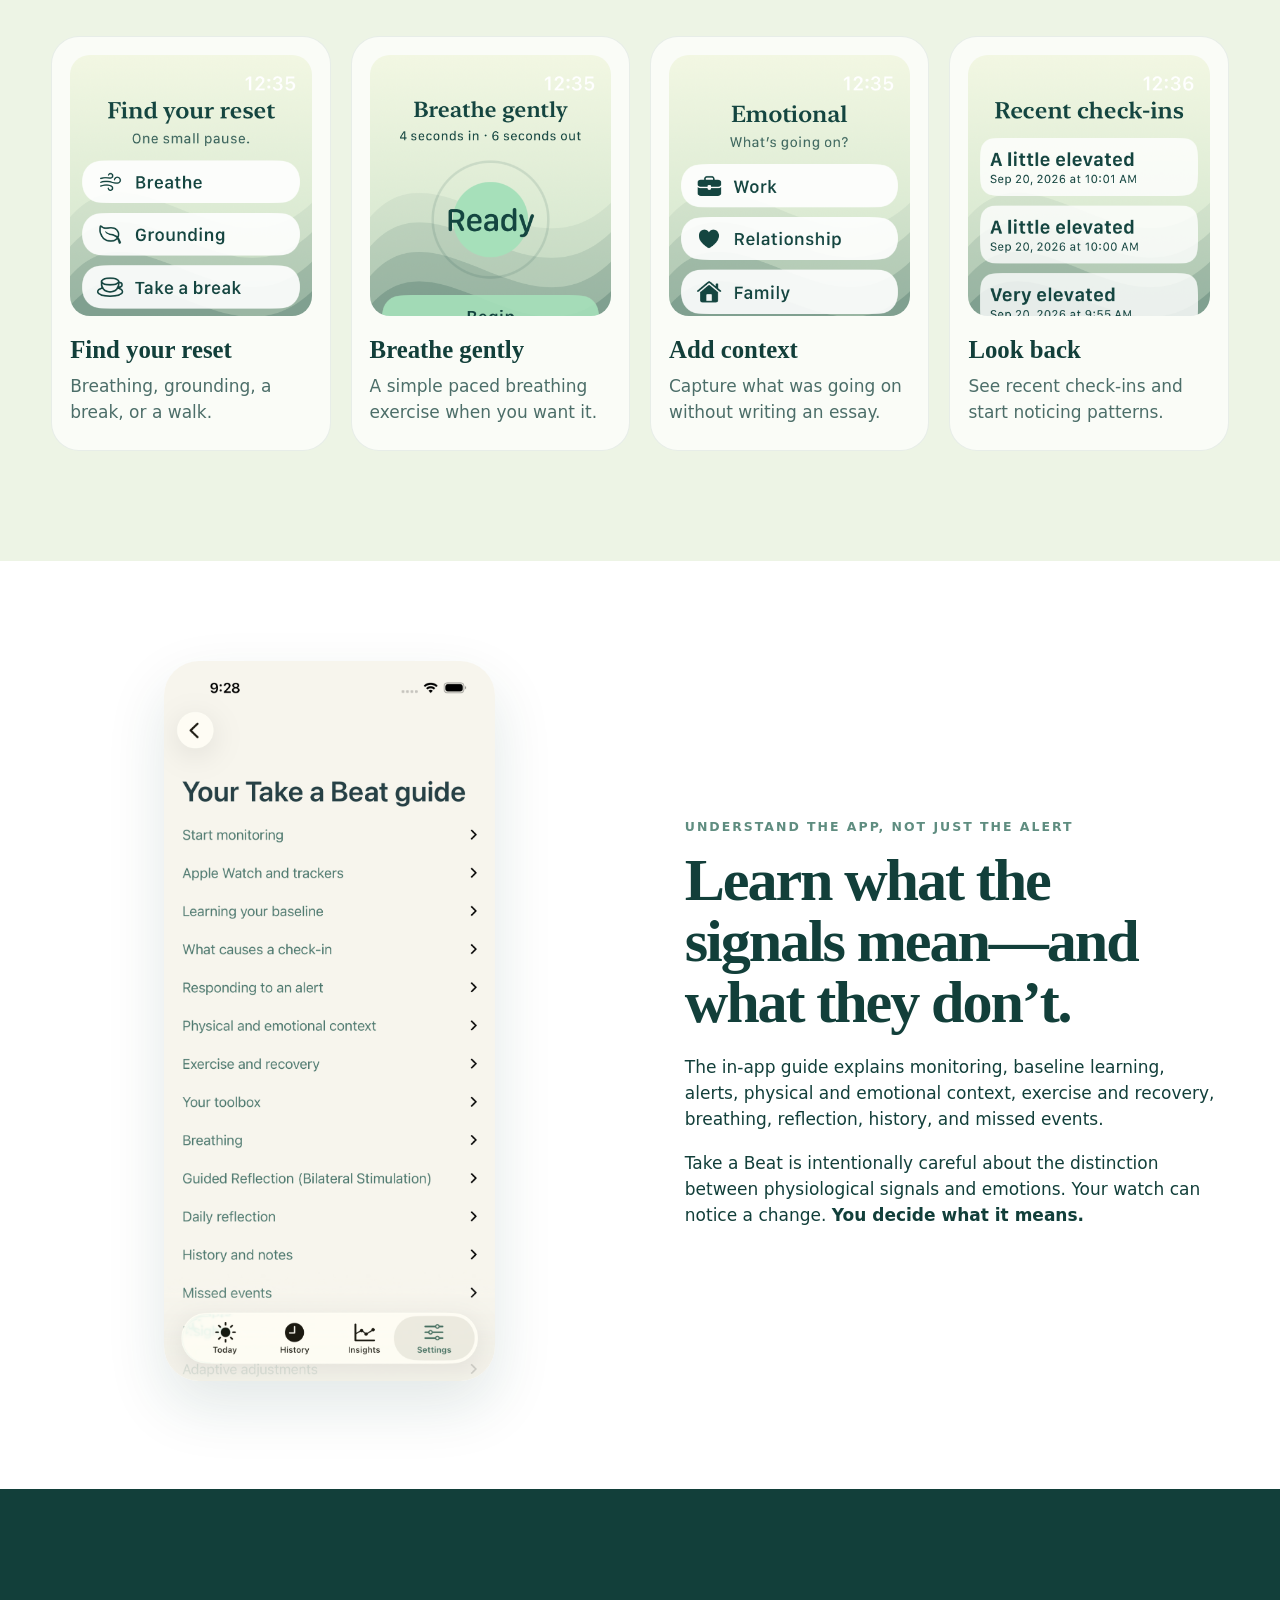
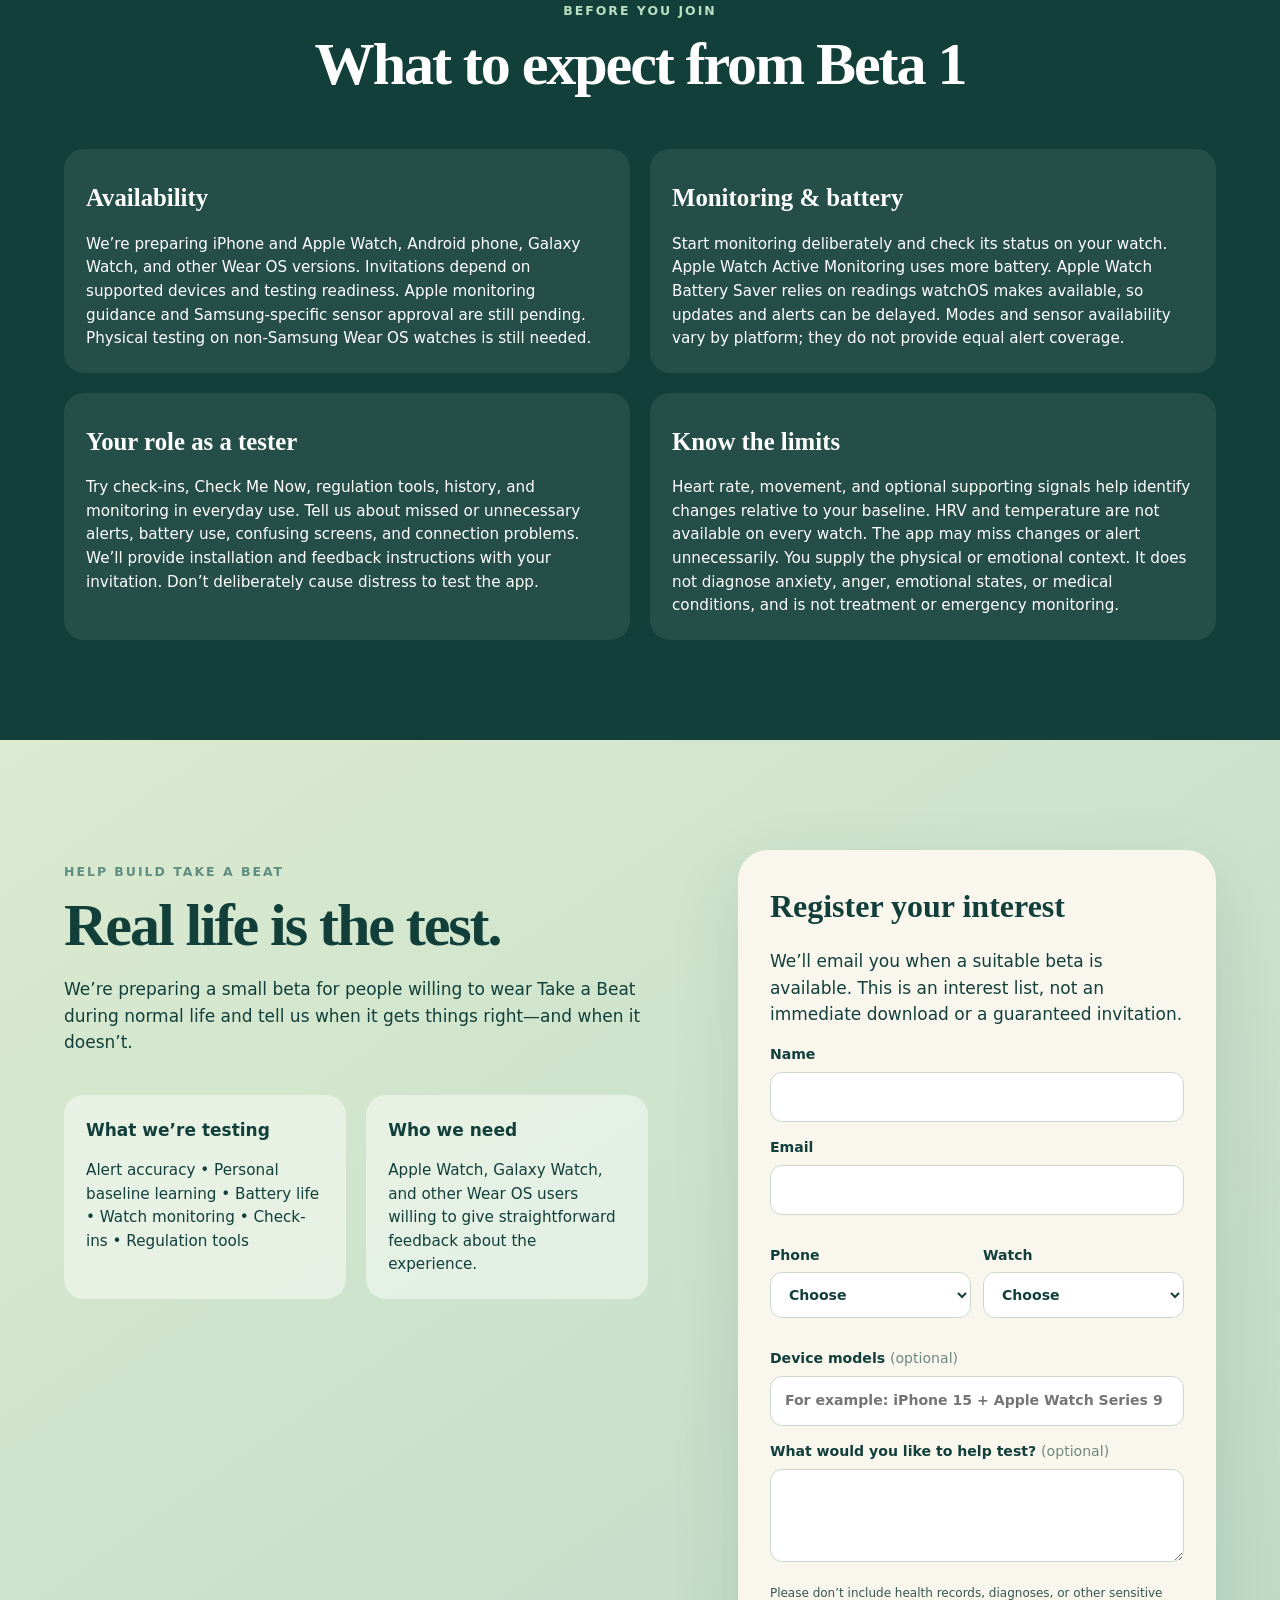
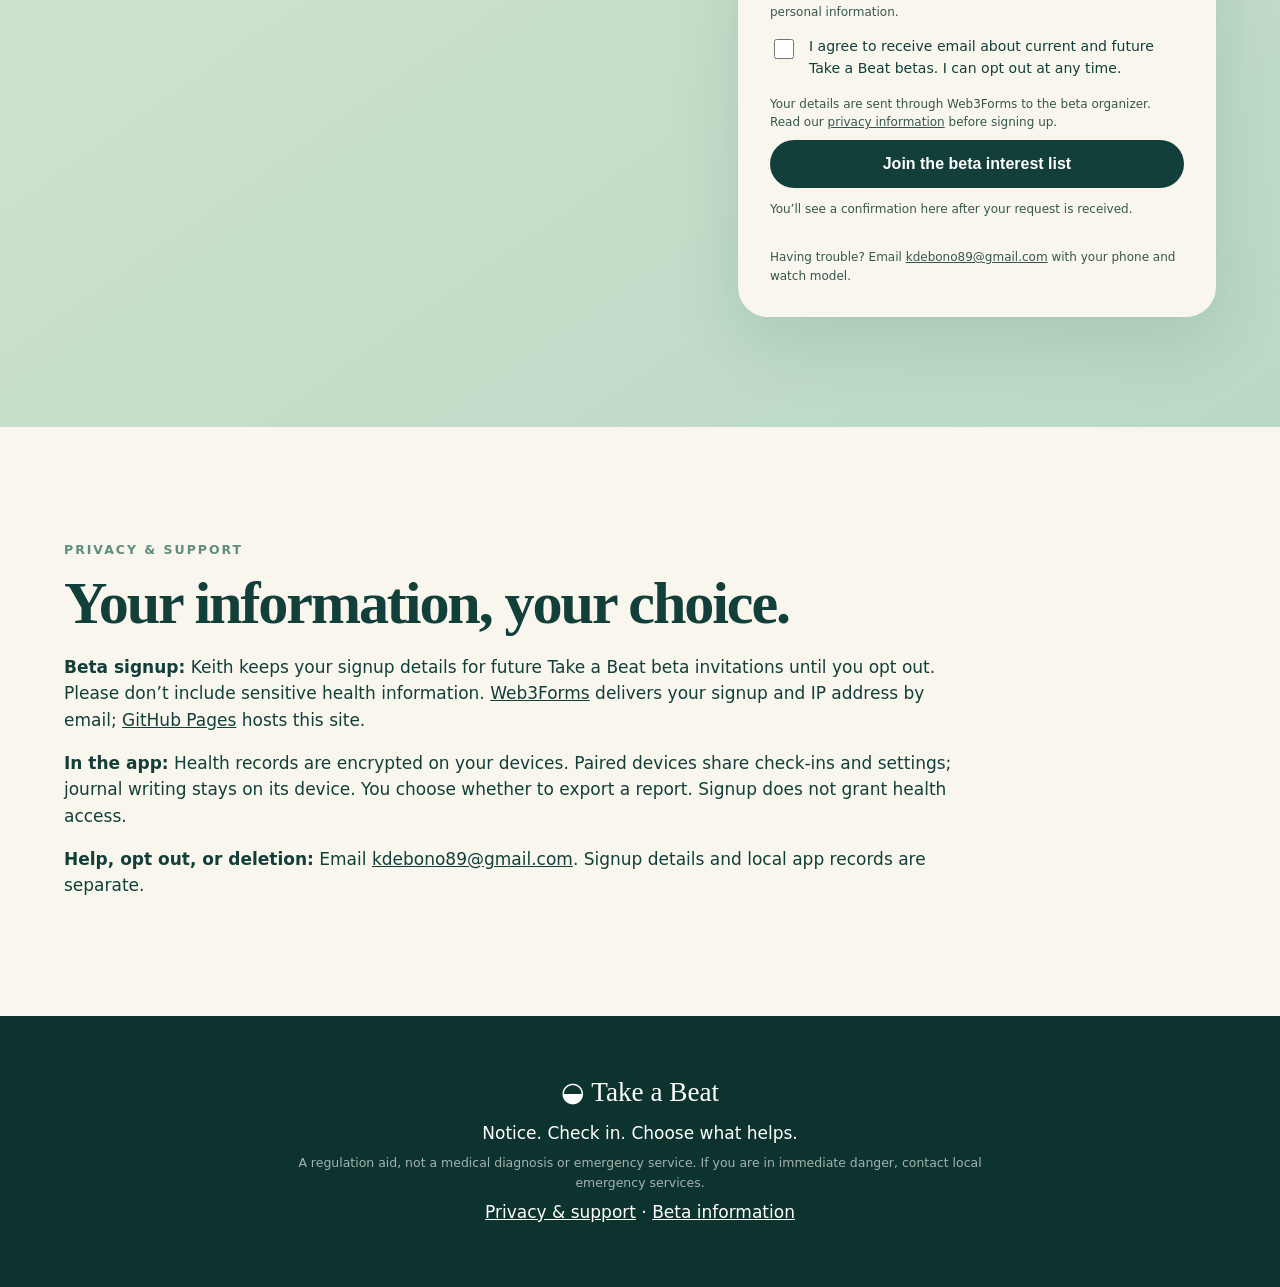
==== commit 13b051ce: "Keep carousel playing automatically with seven image selection dots" ====
--- a/index.html
+++ b/index.html
@@ -1,7 +1,7 @@
-<!doctype html><html lang="en"><head><meta charset="utf-8"><meta name="viewport" content="width=device-width,initial-scale=1"><meta name="theme-color" content="#eaf3df"><title>Take a Beat — Join the Beta</title><meta name="description" content="Take a Beat is a wearable-first regulation app that helps you notice rising physiological arousal, check in, and find what helps. Join the beta."><link rel="stylesheet" href="styles.css"><style>section[id]{scroll-margin-top:90px}a{color:inherit}input,select,textarea{min-width:0}.consent{display:flex;align-items:flex-start;gap:12px}.consent input{width:20px;height:20px;flex:0 0 20px;margin-top:3px}.consent span{opacity:1}.formnote{opacity:1;color:#36564d;overflow-wrap:anywhere}#formNote{min-height:3em}button:disabled{opacity:.65;cursor:wait}a:focus-visible,button:focus-visible,input:focus-visible,select:focus-visible,textarea:focus-visible{outline:3px solid #5f8d80;outline-offset:3px}#privacy{background:#edf4e5}#privacy p{max-width:900px}footer a{color:white}#beta-details .beta-grid{margin-top:0}@media(prefers-reduced-motion:reduce){html{scroll-behavior:auto}}@media(max-width:380px){header{padding:0 14px}header .brand{font-size:1.25rem}nav .pill.small{padding:9px 12px;font-size:.8rem}form{padding:22px}.beta{padding-left:16px;padding-right:16px}}.hero-carousel{min-width:0;overflow:hidden;border-radius:28px;background:#fff;box-shadow:0 24px 60px #123f3a18}.carousel-slide{margin:0}.carousel-slide[hidden]{display:none}.carousel-slide img{display:block;width:100%;height:auto;aspect-ratio:3/2;object-fit:cover}.carousel-slide figcaption{padding:22px 26px;min-height:128px}.carousel-slide strong{font-family:Georgia,serif;font-size:1.55rem}.carousel-slide p{margin:6px 0 0;font-size:1rem}.carousel-controls{display:flex;align-items:center;justify-content:center;gap:18px;padding:0 20px 14px}.carousel-controls button{border:1px solid #b8cfc1;border-radius:50px;background:#f8f6ed;color:#123f3a;min-width:44px;min-height:44px;font:inherit;cursor:pointer;padding:8px 14px}.carousel-note{font-size:.75rem;text-align:center;margin:0;padding:0 20px 18px;color:#466159}@media(max-width:560px){.carousel-slide figcaption{min-height:156px;padding:18px}.hero-carousel{border-radius:20px}}.hero{display:flex;flex-direction:column;gap:0;padding:0;min-height:0}.hero-copy{max-width:1100px;width:100%;padding:64px 5vw 42px;align-self:flex-start}.hero-copy h1{font-size:clamp(3.4rem,6vw,6rem)}.hero-carousel{width:100%;border-radius:0;box-shadow:none}.carousel-slides{display:flex;transition:transform 850ms cubic-bezier(.22,.61,.36,1);will-change:transform}.carousel-slide{flex:0 0 100%;min-width:0}.carousel-slide img{width:100%;height:clamp(340px,65vw,760px);aspect-ratio:auto;object-fit:cover;object-position:center}.carousel-slide figcaption{padding:24px 5vw;min-height:115px}.carousel-controls{padding-bottom:18px}.carousel-note{max-width:none}@media(max-width:560px){.hero-copy{padding:40px 22px 28px}.carousel-slide img{height:440px}.carousel-slide figcaption{padding:20px 22px;min-height:145px}}@media(prefers-reduced-motion:reduce){.carousel-slides{transition:none}}.hero{position:relative;isolation:isolate;min-height:calc(100svh - 78px);display:flex;justify-content:center;overflow:hidden;background:#123f3a}.hero-carousel{position:absolute;inset:0;z-index:-2;background:#123f3a}.carousel-slides,.carousel-slide{height:100%}.carousel-slide img{height:100%;width:100%;object-fit:cover;object-position:center}.carousel-slide figcaption{display:none}.hero::after{content:"";position:absolute;inset:0;z-index:-1;background:linear-gradient(90deg,rgba(8,31,28,.83),rgba(8,31,28,.48) 48%,rgba(8,31,28,.08))}.hero-copy{color:white;max-width:900px;padding:70px 5vw 150px}.hero-copy h1{font-size:clamp(3.6rem,7vw,7rem);text-shadow:0 2px 20px #0003}.hero-copy .lede{max-width:610px}.hero-copy .textlink{color:white}.hero-copy .pill{background:#eaf3df;color:#123f3a!important}.hero-copy .micro{opacity:.9}.carousel-controls{position:absolute;bottom:42px;right:4vw;padding:0;z-index:2;color:white}.carousel-controls button{background:rgba(248,246,237,.94)}.carousel-note{position:absolute;bottom:12px;right:4vw;padding:0;color:white;text-shadow:0 1px 6px #000;z-index:2;font-size:.7rem}.hero-carousel{z-index:auto;background:none}.carousel-slides{position:relative;z-index:-2}.hero-copy{pointer-events:none}.hero-copy a{pointer-events:auto}@media(max-width:560px){.hero{min-height:calc(100svh - 68px)}.hero-copy{padding:50px 22px 140px}.hero-copy h1{font-size:clamp(3.4rem,13vw,4.8rem)}.hero::after{background:linear-gradient(90deg,rgba(8,31,28,.84),rgba(8,31,28,.48))}.carousel-controls{right:auto;left:22px;bottom:48px;gap:12px}.carousel-note{right:auto;left:22px;bottom:16px;text-align:left;font-size:.62rem}.hero-copy .actions{margin:24px 0}}#beta-details{background:#123f3a;color:#fff}#beta-details .kicker{color:#b9dec2}#beta-details .beta-grid>div{background:rgba(255,255,255,.08)}#privacy{background:#f8f6ed}</style></head><body>
+<!doctype html><html lang="en"><head><meta charset="utf-8"><meta name="viewport" content="width=device-width,initial-scale=1"><meta name="theme-color" content="#eaf3df"><title>Take a Beat — Join the Beta</title><meta name="description" content="Take a Beat is a wearable-first regulation app that helps you notice rising physiological arousal, check in, and find what helps. Join the beta."><link rel="stylesheet" href="styles.css"><style>section[id]{scroll-margin-top:90px}a{color:inherit}input,select,textarea{min-width:0}.consent{display:flex;align-items:flex-start;gap:12px}.consent input{width:20px;height:20px;flex:0 0 20px;margin-top:3px}.consent span{opacity:1}.formnote{opacity:1;color:#36564d;overflow-wrap:anywhere}#formNote{min-height:3em}button:disabled{opacity:.65;cursor:wait}a:focus-visible,button:focus-visible,input:focus-visible,select:focus-visible,textarea:focus-visible{outline:3px solid #5f8d80;outline-offset:3px}#privacy{background:#edf4e5}#privacy p{max-width:900px}footer a{color:white}#beta-details .beta-grid{margin-top:0}@media(prefers-reduced-motion:reduce){html{scroll-behavior:auto}}@media(max-width:380px){header{padding:0 14px}header .brand{font-size:1.25rem}nav .pill.small{padding:9px 12px;font-size:.8rem}form{padding:22px}.beta{padding-left:16px;padding-right:16px}}.hero-carousel{min-width:0;overflow:hidden;border-radius:28px;background:#fff;box-shadow:0 24px 60px #123f3a18}.carousel-slide{margin:0}.carousel-slide[hidden]{display:none}.carousel-slide img{display:block;width:100%;height:auto;aspect-ratio:3/2;object-fit:cover}.carousel-slide figcaption{padding:22px 26px;min-height:128px}.carousel-slide strong{font-family:Georgia,serif;font-size:1.55rem}.carousel-slide p{margin:6px 0 0;font-size:1rem}.carousel-controls{display:flex;align-items:center;justify-content:center;gap:18px;padding:0 20px 14px}.carousel-controls button{border:1px solid #b8cfc1;border-radius:50px;background:#f8f6ed;color:#123f3a;min-width:44px;min-height:44px;font:inherit;cursor:pointer;padding:8px 14px}.carousel-note{font-size:.75rem;text-align:center;margin:0;padding:0 20px 18px;color:#466159}@media(max-width:560px){.carousel-slide figcaption{min-height:156px;padding:18px}.hero-carousel{border-radius:20px}}.hero{display:flex;flex-direction:column;gap:0;padding:0;min-height:0}.hero-copy{max-width:1100px;width:100%;padding:64px 5vw 42px;align-self:flex-start}.hero-copy h1{font-size:clamp(3.4rem,6vw,6rem)}.hero-carousel{width:100%;border-radius:0;box-shadow:none}.carousel-slides{display:flex;transition:transform 850ms cubic-bezier(.22,.61,.36,1);will-change:transform}.carousel-slide{flex:0 0 100%;min-width:0}.carousel-slide img{width:100%;height:clamp(340px,65vw,760px);aspect-ratio:auto;object-fit:cover;object-position:center}.carousel-slide figcaption{padding:24px 5vw;min-height:115px}.carousel-controls{padding-bottom:18px}.carousel-note{max-width:none}@media(max-width:560px){.hero-copy{padding:40px 22px 28px}.carousel-slide img{height:440px}.carousel-slide figcaption{padding:20px 22px;min-height:145px}}@media(prefers-reduced-motion:reduce){.carousel-slides{transition:none}}.hero{position:relative;isolation:isolate;min-height:calc(100svh - 78px);display:flex;justify-content:center;overflow:hidden;background:#123f3a}.hero-carousel{position:absolute;inset:0;z-index:-2;background:#123f3a}.carousel-slides,.carousel-slide{height:100%}.carousel-slide img{height:100%;width:100%;object-fit:cover;object-position:center}.carousel-slide figcaption{display:none}.hero::after{content:"";position:absolute;inset:0;z-index:-1;background:linear-gradient(90deg,rgba(8,31,28,.83),rgba(8,31,28,.48) 48%,rgba(8,31,28,.08))}.hero-copy{color:white;max-width:900px;padding:70px 5vw 150px}.hero-copy h1{font-size:clamp(3.6rem,7vw,7rem);text-shadow:0 2px 20px #0003}.hero-copy .lede{max-width:610px}.hero-copy .textlink{color:white}.hero-copy .pill{background:#eaf3df;color:#123f3a!important}.hero-copy .micro{opacity:.9}.carousel-controls{position:absolute;bottom:42px;right:4vw;padding:0;z-index:2;color:white}.carousel-controls button{background:rgba(248,246,237,.94)}.carousel-note{position:absolute;bottom:12px;right:4vw;padding:0;color:white;text-shadow:0 1px 6px #000;z-index:2;font-size:.7rem}.hero-carousel{z-index:auto;background:none}.carousel-slides{position:relative;z-index:-2}.hero-copy{pointer-events:none}.hero-copy a{pointer-events:auto}@media(max-width:560px){.hero{min-height:calc(100svh - 68px)}.hero-copy{padding:50px 22px 140px}.hero-copy h1{font-size:clamp(3.4rem,13vw,4.8rem)}.hero::after{background:linear-gradient(90deg,rgba(8,31,28,.84),rgba(8,31,28,.48))}.carousel-controls{right:auto;left:22px;bottom:48px;gap:12px}.carousel-note{right:auto;left:22px;bottom:16px;text-align:left;font-size:.62rem}.hero-copy .actions{margin:24px 0}}#beta-details{background:#123f3a;color:#fff}#beta-details .kicker{color:#b9dec2}#beta-details .beta-grid>div{background:rgba(255,255,255,.08)}#privacy{background:#f8f6ed}.carousel-controls{left:50%;right:auto;bottom:40px;transform:translateX(-50%);gap:4px}.carousel-controls .carousel-dot{position:relative;width:40px;height:40px;min-width:40px;min-height:40px;padding:0;border:0;background:transparent;border-radius:50%}.carousel-dot::after{content:"";position:absolute;width:10px;height:10px;left:15px;top:15px;border-radius:50%;background:rgba(255,255,255,.5);box-shadow:0 1px 4px #0008;transition:background .2s,transform .2s}.carousel-dot[aria-pressed="true"]::after{background:white;transform:scale(1.35)}.carousel-dot:hover::after{background:white}.carousel-note{left:0;right:0;text-align:center;bottom:14px;padding:0 12px}@media(max-width:560px){.carousel-controls{left:50%;right:auto;bottom:40px;gap:2px}.carousel-note{left:0;right:0;text-align:center;bottom:14px}}</style></head><body>
 <header><a class="brand" href="#top"><span class="leaf">◒</span> Take a Beat</a><nav><a href="#how">How it works</a><a href="#tools">Tools</a><a class="pill small" href="#beta">Join the beta</a></nav></header>
 <main id="top">
-<section class="hero"><div class="hero-copy"><h1>Notice it before<br>it takes over.</h1><p class="lede">Take a Beat is designed to notice changes in your body and offer a moment to check in. You provide the context and choose what helps.</p><div class="actions"><a class="pill" href="#beta">Join the Beta</a><a class="textlink" href="#how">See how it works →</a></div><p class="micro">Built as a regulation aid — not a diagnosis or emergency service.</p></div><div class="hero-carousel" role="region" aria-roledescription="carousel" aria-label="Everyday moments with Take a Beat"><div class="carousel-slides"><figure class="carousel-slide" role="group" aria-roledescription="slide" aria-label="1 of 7"><img src="assets/carousel-photo-02.jpg" alt="Man checking his smartwatch on a park bench" width="1536" height="1024" fetchpriority="high"><figcaption><strong>Pause wherever you are</strong><p>A check-in can fit into an ordinary moment in your day.</p></figcaption></figure><figure class="carousel-slide" aria-hidden="true" role="group" aria-roledescription="slide" aria-label="2 of 7"><img src="assets/carousel-photo-10.jpg" alt="Woman in a blue blouse checking her smartwatch at work" width="1536" height="1024" loading="lazy"><figcaption><strong>Make room for a check-in</strong><p>You provide the context for changes your watch notices.</p></figcaption></figure><figure class="carousel-slide" aria-hidden="true" role="group" aria-roledescription="slide" aria-label="3 of 7"><img src="assets/carousel-photo-09.jpg" alt="Two adults reviewing an illustrative report in a therapist’s office" width="1536" height="1024" loading="lazy"><figcaption><strong>Bring your own perspective</strong><p>Choose to share an exported report with someone who supports you.</p></figcaption></figure><figure class="carousel-slide" aria-hidden="true" role="group" aria-roledescription="slide" aria-label="4 of 7"><img src="assets/carousel-photo-12.jpg" alt="Woman meditating in a bright room with a smartwatch on her wrist" width="1536" height="1024" loading="lazy"><figcaption><strong>Take a quiet moment</strong><p>Make space for a pause, alongside the regulation tools you choose.</p></figcaption></figure><figure class="carousel-slide" aria-hidden="true" role="group" aria-roledescription="slide" aria-label="5 of 7"><img src="assets/carousel-photo-11.jpg" alt="Man in a mustard sweater taking a quiet pause outdoors" width="1536" height="1024" loading="lazy"><figcaption><strong>Reconnect with the present</strong><p>Take a pause and notice your surroundings.</p></figcaption></figure><figure class="carousel-slide" aria-hidden="true" role="group" aria-roledescription="slide" aria-label="6 of 7"><img src="assets/carousel-photo-07.jpg" alt="Woman reviewing her phone on a park bench" width="1536" height="1024" loading="lazy"><figcaption><strong>Look back at your day</strong><p>Review recent check-ins and add your own perspective.</p></figcaption></figure><figure class="carousel-slide" aria-hidden="true" role="group" aria-roledescription="slide" aria-label="7 of 7"><img src="assets/carousel-photo-01.jpg" alt="Woman checking her smartwatch at a desk" width="1536" height="1024" loading="lazy"><figcaption><strong>A moment to check in</strong><p>Notice a change, then tell Take a Beat how you’re doing.</p></figcaption></figure></div><div class="carousel-controls"><button type="button" id="slidePrev" aria-label="Previous slide">←</button><span id="slidePosition" aria-live="polite">1 / 7</span><button type="button" id="slideNext" aria-label="Next slide">→</button><button type="button" id="slidePlay" aria-label="Start automatic slideshow">Play</button></div><p class="carousel-note">Illustrative lifestyle images. App appearance varies by device.</p></div></section>
+<section class="hero"><div class="hero-copy"><h1>Notice it before<br>it takes over.</h1><p class="lede">Take a Beat is designed to notice changes in your body and offer a moment to check in. You provide the context and choose what helps.</p><div class="actions"><a class="pill" href="#beta">Join the Beta</a><a class="textlink" href="#how">See how it works →</a></div><p class="micro">Built as a regulation aid — not a diagnosis or emergency service.</p></div><div class="hero-carousel" role="region" aria-roledescription="carousel" aria-label="Everyday moments with Take a Beat"><div class="carousel-slides"><figure class="carousel-slide" role="group" aria-roledescription="slide" aria-label="1 of 7"><img src="assets/carousel-photo-02.jpg" alt="Man checking his smartwatch on a park bench" width="1536" height="1024" fetchpriority="high"><figcaption><strong>Pause wherever you are</strong><p>A check-in can fit into an ordinary moment in your day.</p></figcaption></figure><figure class="carousel-slide" aria-hidden="true" role="group" aria-roledescription="slide" aria-label="2 of 7"><img src="assets/carousel-photo-10.jpg" alt="Woman in a blue blouse checking her smartwatch at work" width="1536" height="1024" loading="lazy"><figcaption><strong>Make room for a check-in</strong><p>You provide the context for changes your watch notices.</p></figcaption></figure><figure class="carousel-slide" aria-hidden="true" role="group" aria-roledescription="slide" aria-label="3 of 7"><img src="assets/carousel-photo-09.jpg" alt="Two adults reviewing an illustrative report in a therapist’s office" width="1536" height="1024" loading="lazy"><figcaption><strong>Bring your own perspective</strong><p>Choose to share an exported report with someone who supports you.</p></figcaption></figure><figure class="carousel-slide" aria-hidden="true" role="group" aria-roledescription="slide" aria-label="4 of 7"><img src="assets/carousel-photo-12.jpg" alt="Woman meditating in a bright room with a smartwatch on her wrist" width="1536" height="1024" loading="lazy"><figcaption><strong>Take a quiet moment</strong><p>Make space for a pause, alongside the regulation tools you choose.</p></figcaption></figure><figure class="carousel-slide" aria-hidden="true" role="group" aria-roledescription="slide" aria-label="5 of 7"><img src="assets/carousel-photo-11.jpg" alt="Man in a mustard sweater taking a quiet pause outdoors" width="1536" height="1024" loading="lazy"><figcaption><strong>Reconnect with the present</strong><p>Take a pause and notice your surroundings.</p></figcaption></figure><figure class="carousel-slide" aria-hidden="true" role="group" aria-roledescription="slide" aria-label="6 of 7"><img src="assets/carousel-photo-07.jpg" alt="Woman reviewing her phone on a park bench" width="1536" height="1024" loading="lazy"><figcaption><strong>Look back at your day</strong><p>Review recent check-ins and add your own perspective.</p></figcaption></figure><figure class="carousel-slide" aria-hidden="true" role="group" aria-roledescription="slide" aria-label="7 of 7"><img src="assets/carousel-photo-01.jpg" alt="Woman checking her smartwatch at a desk" width="1536" height="1024" loading="lazy"><figcaption><strong>A moment to check in</strong><p>Notice a change, then tell Take a Beat how you’re doing.</p></figcaption></figure></div><div class="carousel-controls" aria-label="Choose carousel image"><button type="button" class="carousel-dot" aria-label="Show image 1" aria-pressed="true"></button><button type="button" class="carousel-dot" aria-label="Show image 2" aria-pressed="false"></button><button type="button" class="carousel-dot" aria-label="Show image 3" aria-pressed="false"></button><button type="button" class="carousel-dot" aria-label="Show image 4" aria-pressed="false"></button><button type="button" class="carousel-dot" aria-label="Show image 5" aria-pressed="false"></button><button type="button" class="carousel-dot" aria-label="Show image 6" aria-pressed="false"></button><button type="button" class="carousel-dot" aria-label="Show image 7" aria-pressed="false"></button></div><p class="carousel-note">Illustrative lifestyle images. App appearance varies by device.</p></div></section>
 <section class="problem"><p class="kicker">YOUR BODY CAN REACT BEFORE YOU REALIZE IT</p><h2>Take a Beat doesn’t decide how you feel.<br><em>It asks.</em></h2><p>Changes in heart rate, movement, available HRV readings and your personal baseline can be a useful signal that something is happening. When Take a Beat notices a meaningful change, it gives you a discreet opportunity to check in.</p><div class="flow"><span>Notice</span><b>→</b><span>Check in</span><b>→</b><span>Add context</span><b>→</b><span>Reset</span><b>→</b><span>Learn</span></div></section>
 <section id="how" class="feature split"><div><p class="kicker">A MOMENT TO CHECK IN</p><h2>Your watch notices a change.<br>You provide the context.</h2><p>You can say you’re okay, a little elevated, very elevated, or exercising. If something was missed, tell Take a Beat. Your feedback is part of how the experience becomes more personal.</p><div class="chips"><span>I’m okay</span><span>A little elevated</span><span>Very elevated</span><span>I’m exercising</span></div></div><div class="watch-pair"><img src="assets/01-watch-home.png" alt="Take a Beat watch home screen"><img src="assets/02-watch-checkin.png" alt="Take a Beat check-in screen"></div></section>
 <section class="feature dark"><div class="darkcopy"><p class="kicker">NOT ANOTHER GENERIC STRESS SCORE</p><h2>Built to learn <em>your</em> patterns.</h2><p>Take a Beat is designed around your baseline and your feedback—not a one-size-fits-all number. Confirm useful alerts, add context, and flag missed moments to help personalize the experience over time.</p></div><img src="assets/a_wide_clean_modern_marketing_collage_hero_gri.png" alt="Take a Beat lifestyle and app interface collage"></section>
@@ -67,18 +67,13 @@
 (() => {
  const root=document.querySelector('.hero-carousel');
  const slides=Array.from(root.querySelectorAll('.carousel-slide'));
- const play=document.getElementById('slidePlay');
+ const dots=Array.from(root.querySelectorAll('.carousel-dot'));
  let index=0,timer=null;
- function show(next){index=(next+slides.length)%slides.length;slides.forEach((slide,i)=>slide.setAttribute('aria-hidden',String(i!==index)));root.querySelector('.carousel-slides').style.transform='translateX(-'+(index*100)+'%)';document.getElementById('slidePosition').textContent=(index+1)+' / '+slides.length;}
- function stop(){clearInterval(timer);timer=null;play.textContent='Play';play.setAttribute('aria-label','Start automatic slideshow');}
- document.getElementById('slidePrev').addEventListener('click',()=>{stop();show(index-1);});
- document.getElementById('slideNext').addEventListener('click',()=>{stop();show(index+1);});
- function start(){clearInterval(timer);timer=setInterval(()=>show(index+1),6000);play.textContent='Pause';play.setAttribute('aria-label','Pause automatic slideshow');}
- play.addEventListener('click',()=>{if(timer)stop();else start();});
- root.addEventListener('keydown',e=>{if(e.key==='ArrowLeft'||e.key==='ArrowRight'){e.preventDefault();stop();show(index+(e.key==='ArrowRight'?1:-1));}});
- root.addEventListener('focusin',e=>{if(e.target!==play)stop();});
- root.addEventListener('mouseenter',stop);
- document.addEventListener('visibilitychange',()=>{if(document.hidden)stop();});
- if(!window.matchMedia('(prefers-reduced-motion: reduce)').matches)start();
+ function show(next){index=(next+slides.length)%slides.length;slides.forEach((slide,i)=>slide.setAttribute('aria-hidden',String(i!==index)));dots.forEach((dot,i)=>dot.setAttribute('aria-pressed',String(i===index)));root.querySelector('.carousel-slides').style.transform='translateX(-'+(index*100)+'%)';}
+ function start(){clearInterval(timer);timer=setInterval(()=>show(index+1),6000);}
+ dots.forEach((dot,i)=>dot.addEventListener('click',()=>{show(i);start();}));
+ root.addEventListener('keydown',e=>{if(e.key==='ArrowLeft'||e.key==='ArrowRight'){e.preventDefault();show(index+(e.key==='ArrowRight'?1:-1));start();}});
+ document.addEventListener('visibilitychange',()=>{if(document.hidden)clearInterval(timer);else start();});
+ start();
 })();
 </script></body></html>
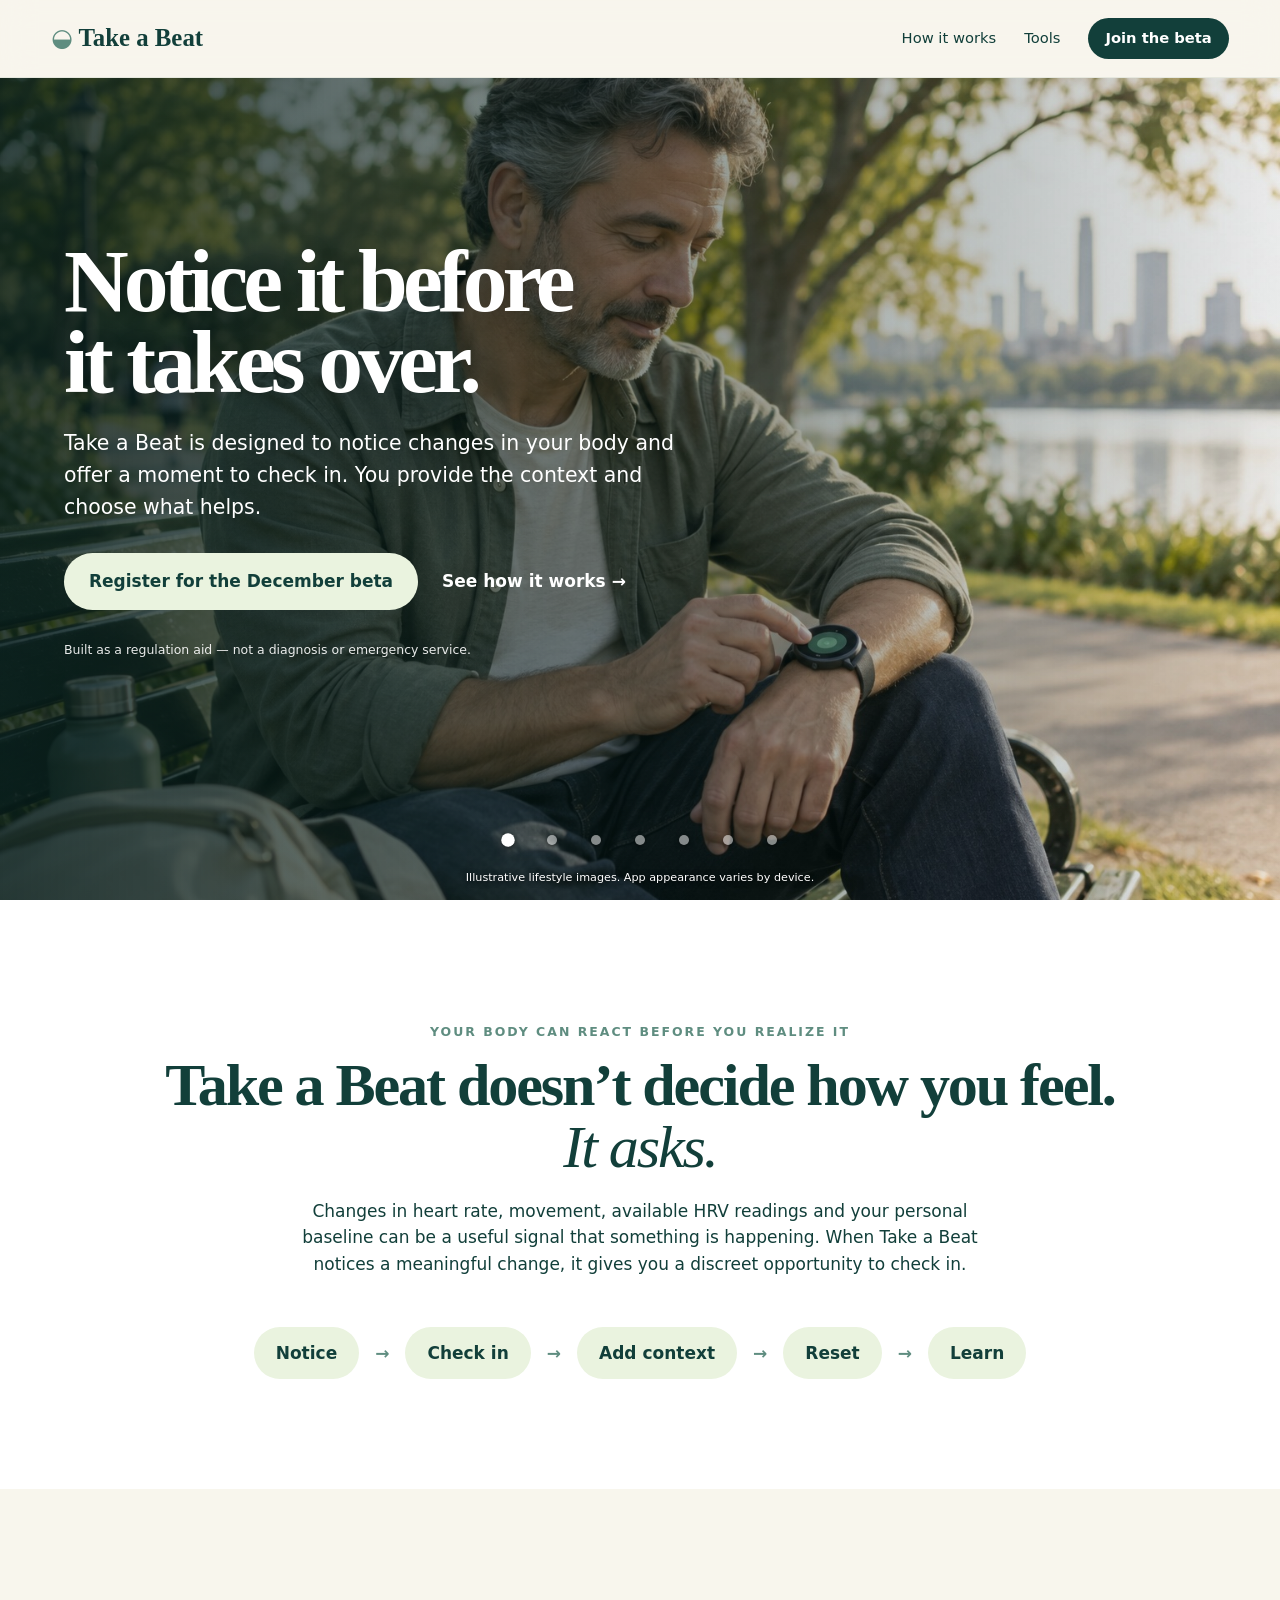
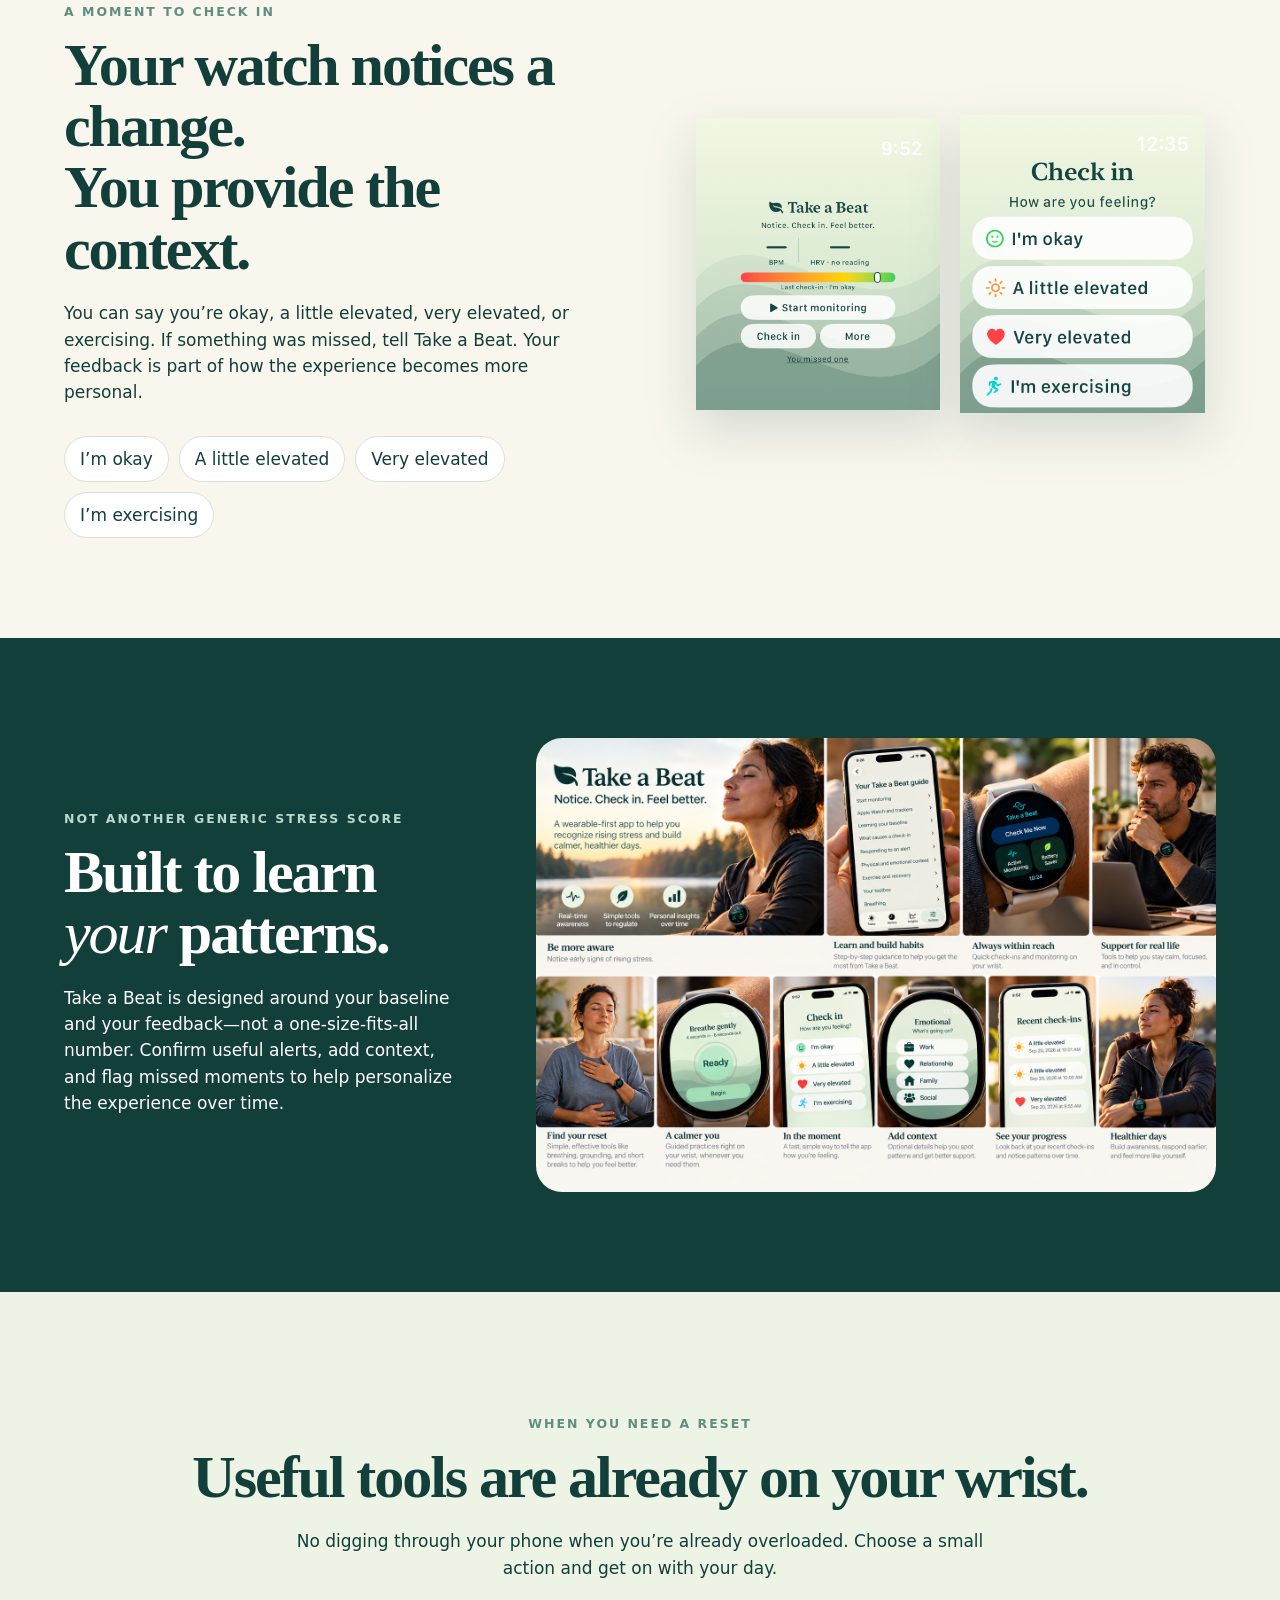
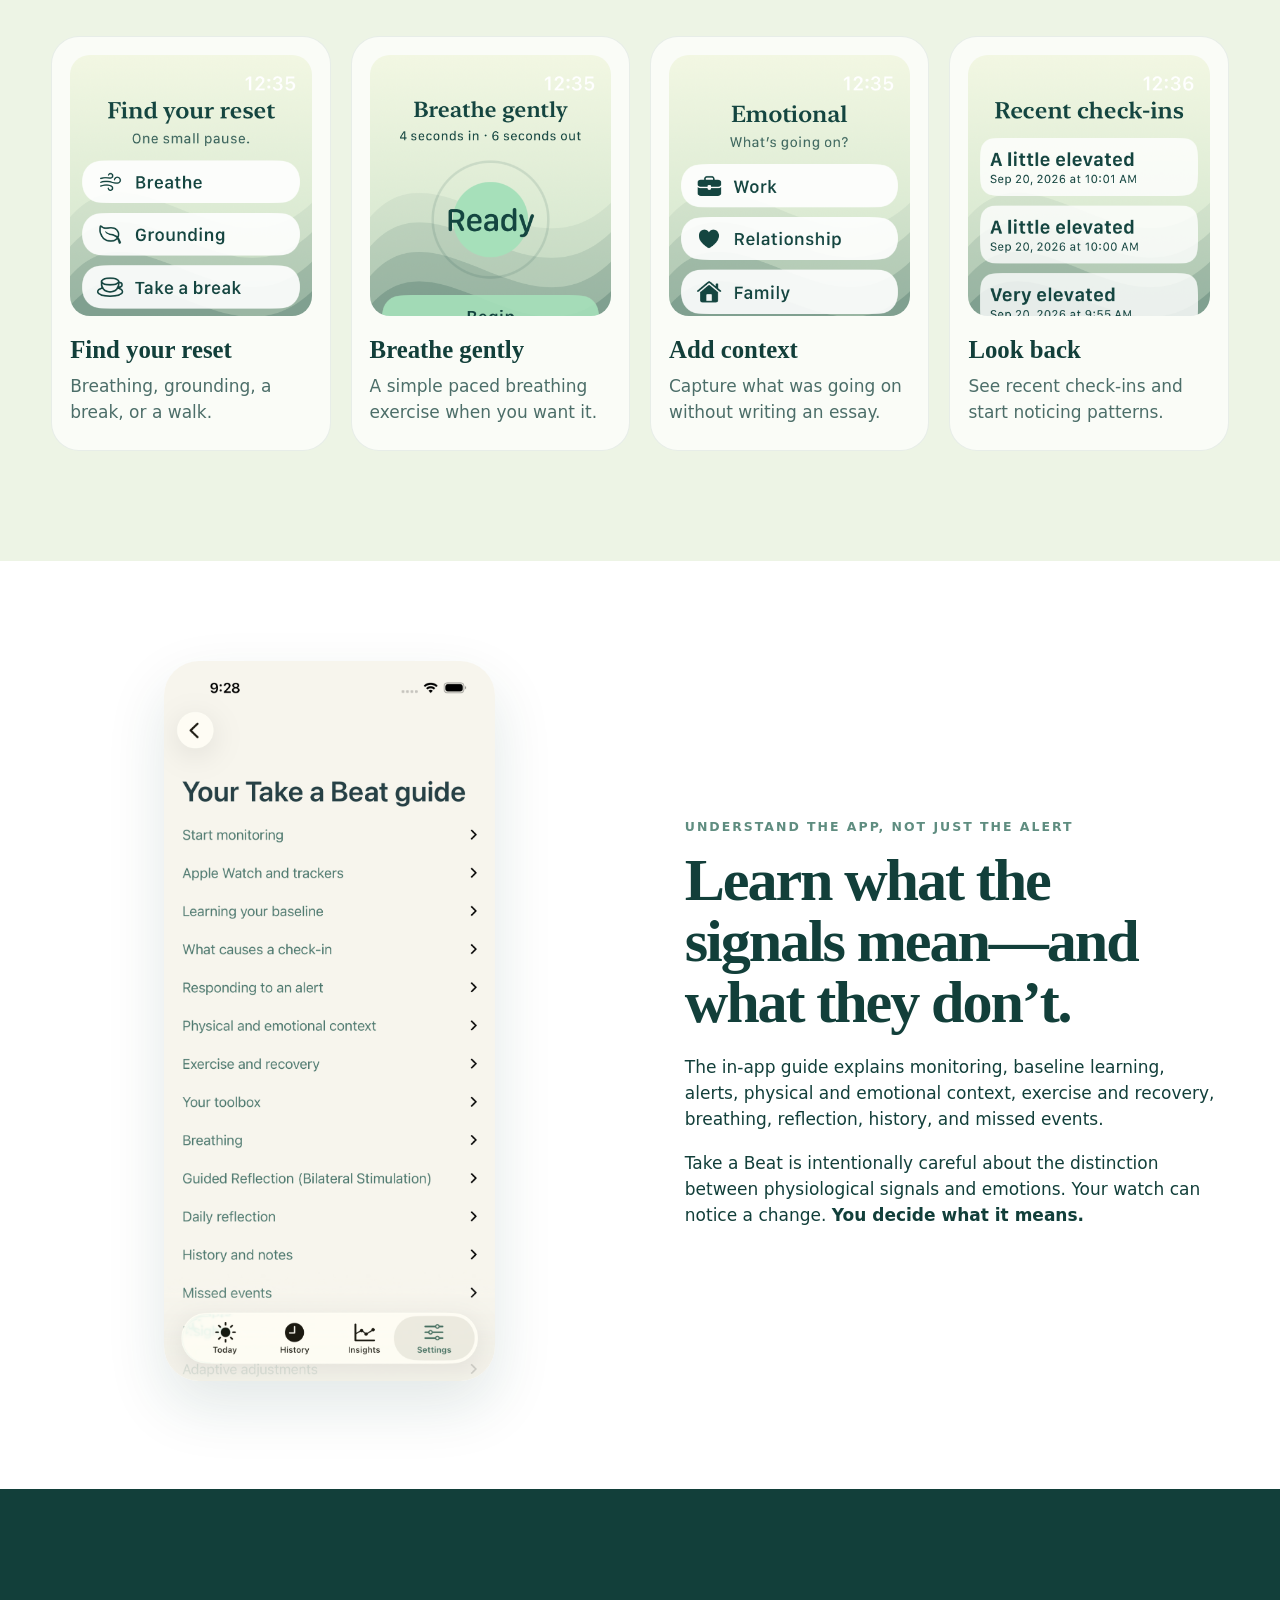
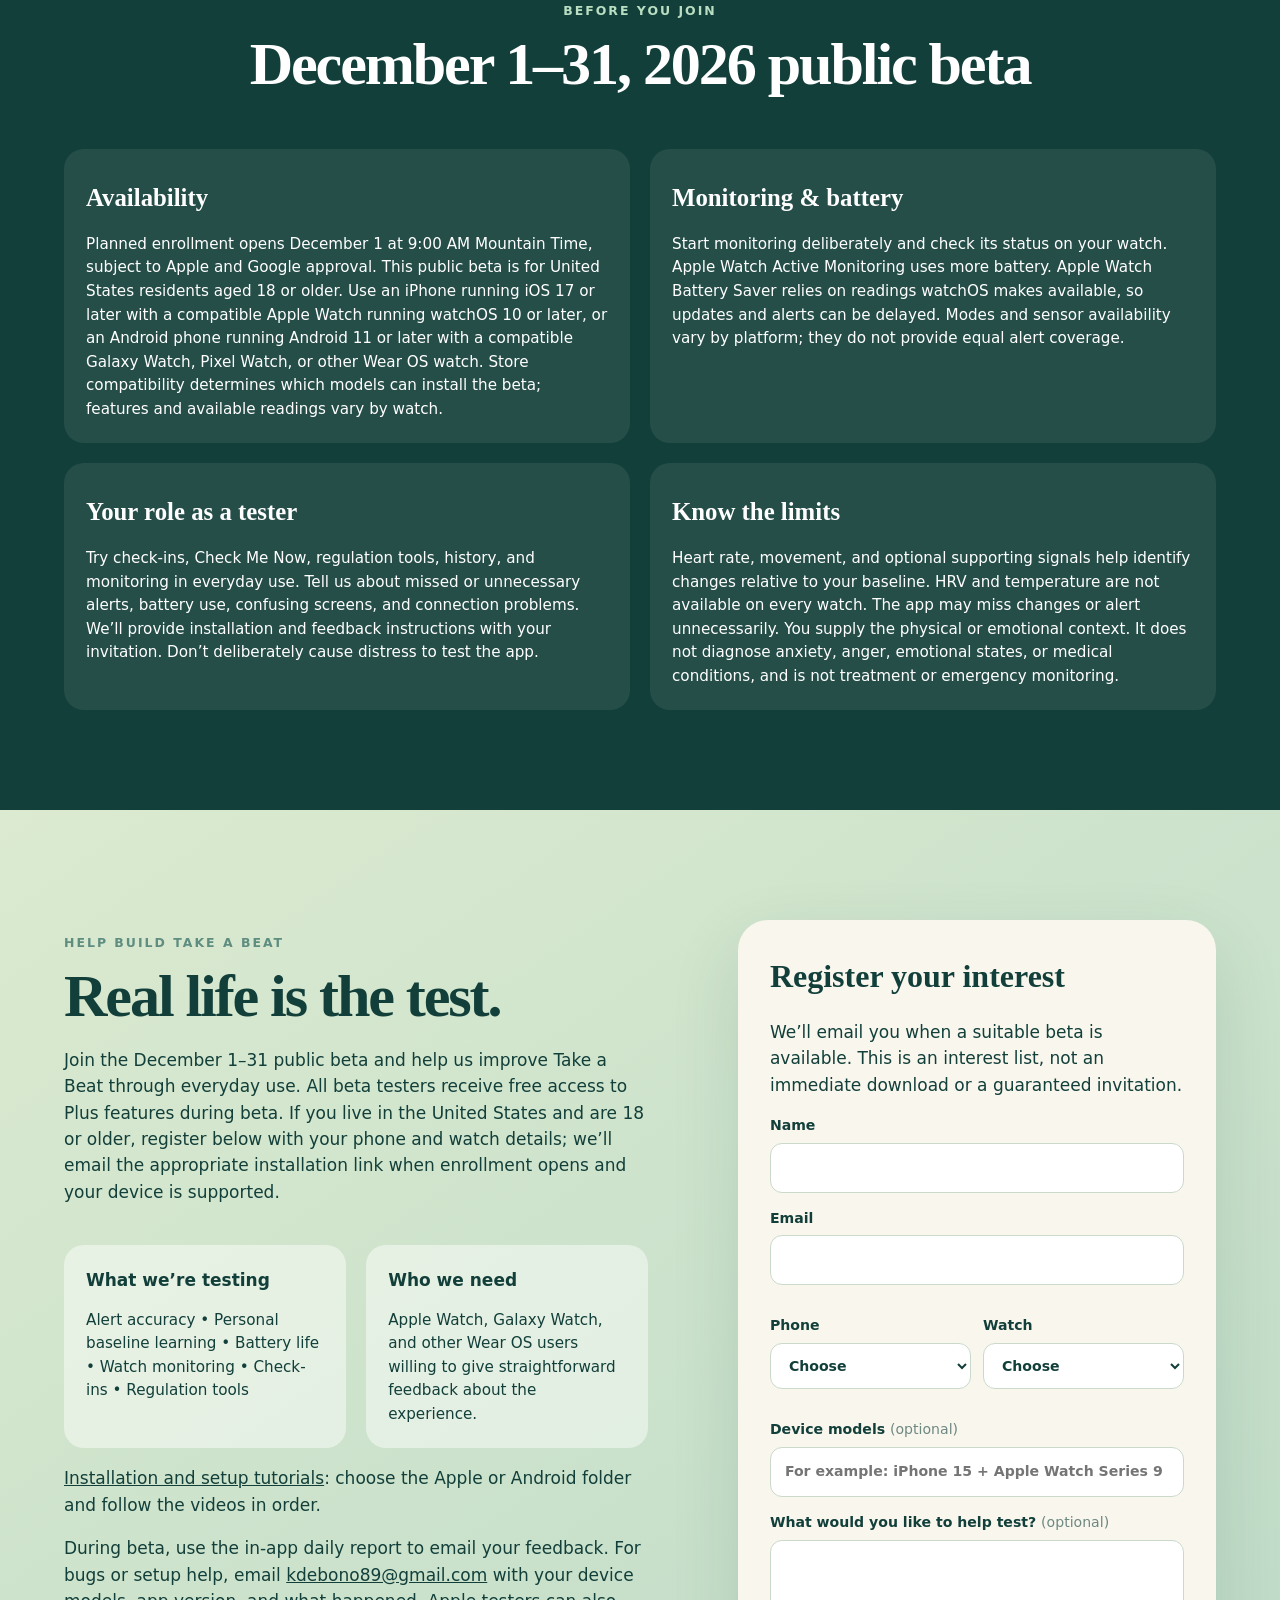
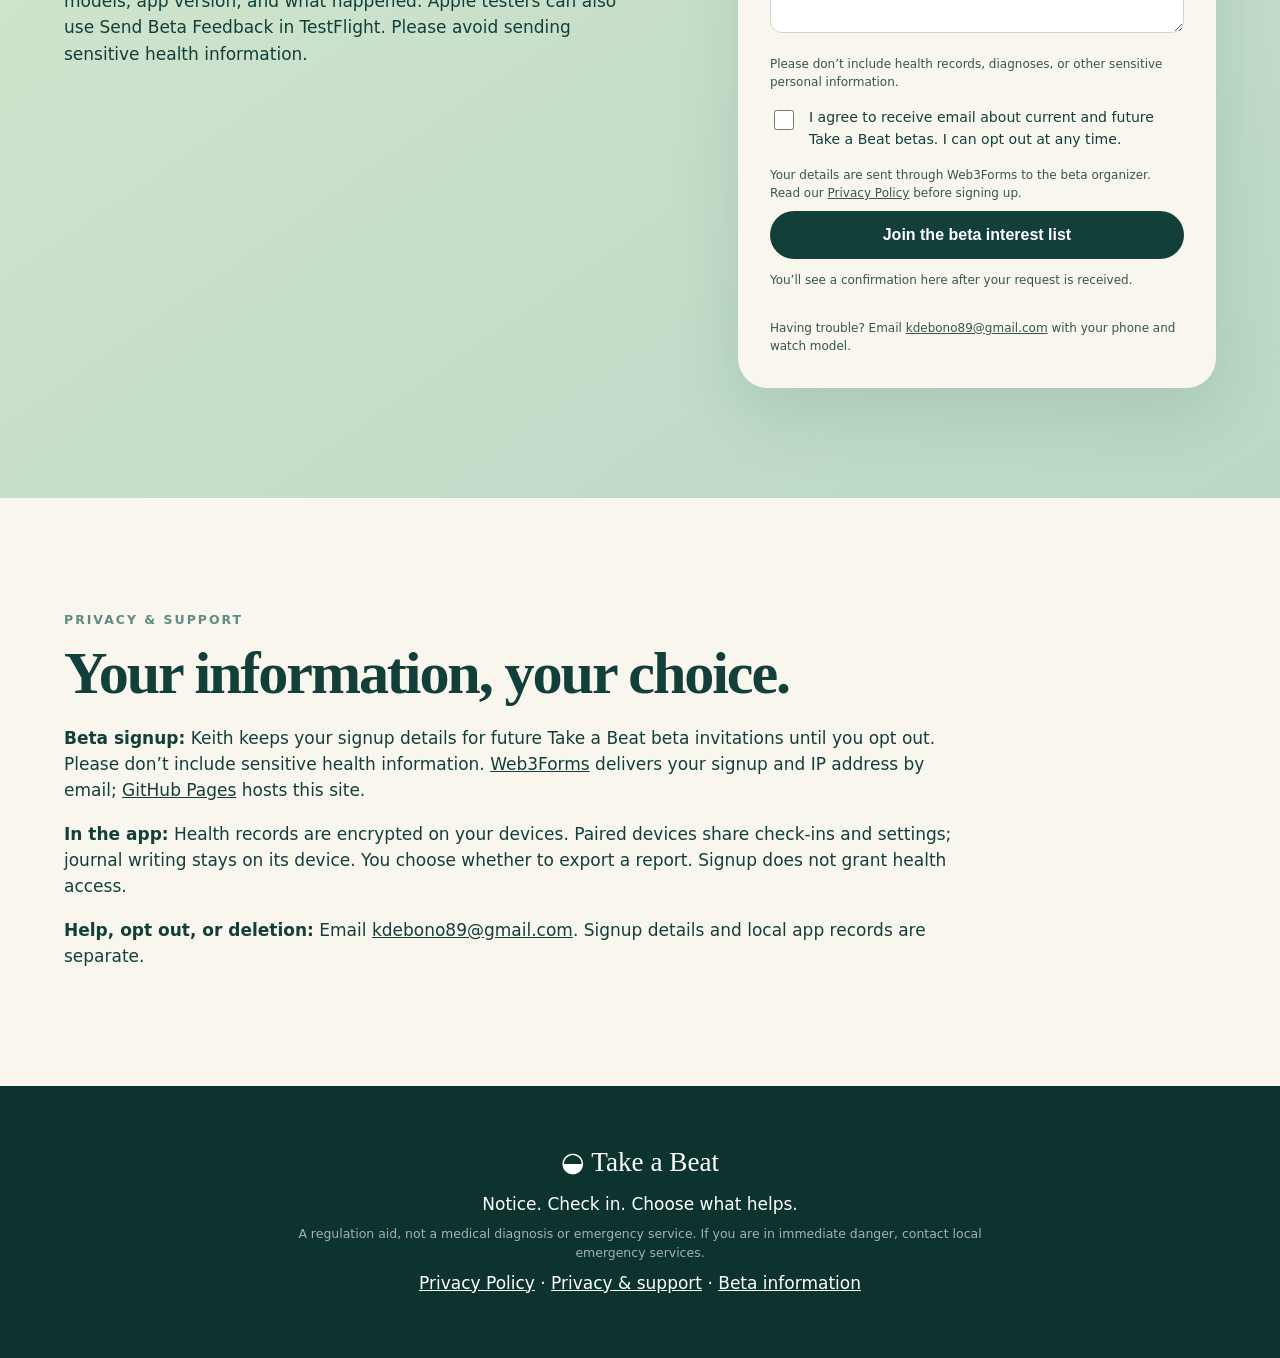
==== commit be9de0be: "Publish privacy policy and December beta recruitment" ====
--- a/index.html
+++ b/index.html
@@ -1,14 +1,14 @@
-<!doctype html><html lang="en"><head><meta charset="utf-8"><meta name="viewport" content="width=device-width,initial-scale=1"><meta name="theme-color" content="#eaf3df"><title>Take a Beat — Join the Beta</title><meta name="description" content="Take a Beat is a wearable-first regulation app that helps you notice rising physiological arousal, check in, and find what helps. Join the beta."><link rel="stylesheet" href="styles.css"><style>section[id]{scroll-margin-top:90px}a{color:inherit}input,select,textarea{min-width:0}.consent{display:flex;align-items:flex-start;gap:12px}.consent input{width:20px;height:20px;flex:0 0 20px;margin-top:3px}.consent span{opacity:1}.formnote{opacity:1;color:#36564d;overflow-wrap:anywhere}#formNote{min-height:3em}button:disabled{opacity:.65;cursor:wait}a:focus-visible,button:focus-visible,input:focus-visible,select:focus-visible,textarea:focus-visible{outline:3px solid #5f8d80;outline-offset:3px}#privacy{background:#edf4e5}#privacy p{max-width:900px}footer a{color:white}#beta-details .beta-grid{margin-top:0}@media(prefers-reduced-motion:reduce){html{scroll-behavior:auto}}@media(max-width:380px){header{padding:0 14px}header .brand{font-size:1.25rem}nav .pill.small{padding:9px 12px;font-size:.8rem}form{padding:22px}.beta{padding-left:16px;padding-right:16px}}.hero-carousel{min-width:0;overflow:hidden;border-radius:28px;background:#fff;box-shadow:0 24px 60px #123f3a18}.carousel-slide{margin:0}.carousel-slide[hidden]{display:none}.carousel-slide img{display:block;width:100%;height:auto;aspect-ratio:3/2;object-fit:cover}.carousel-slide figcaption{padding:22px 26px;min-height:128px}.carousel-slide strong{font-family:Georgia,serif;font-size:1.55rem}.carousel-slide p{margin:6px 0 0;font-size:1rem}.carousel-controls{display:flex;align-items:center;justify-content:center;gap:18px;padding:0 20px 14px}.carousel-controls button{border:1px solid #b8cfc1;border-radius:50px;background:#f8f6ed;color:#123f3a;min-width:44px;min-height:44px;font:inherit;cursor:pointer;padding:8px 14px}.carousel-note{font-size:.75rem;text-align:center;margin:0;padding:0 20px 18px;color:#466159}@media(max-width:560px){.carousel-slide figcaption{min-height:156px;padding:18px}.hero-carousel{border-radius:20px}}.hero{display:flex;flex-direction:column;gap:0;padding:0;min-height:0}.hero-copy{max-width:1100px;width:100%;padding:64px 5vw 42px;align-self:flex-start}.hero-copy h1{font-size:clamp(3.4rem,6vw,6rem)}.hero-carousel{width:100%;border-radius:0;box-shadow:none}.carousel-slides{display:flex;transition:transform 850ms cubic-bezier(.22,.61,.36,1);will-change:transform}.carousel-slide{flex:0 0 100%;min-width:0}.carousel-slide img{width:100%;height:clamp(340px,65vw,760px);aspect-ratio:auto;object-fit:cover;object-position:center}.carousel-slide figcaption{padding:24px 5vw;min-height:115px}.carousel-controls{padding-bottom:18px}.carousel-note{max-width:none}@media(max-width:560px){.hero-copy{padding:40px 22px 28px}.carousel-slide img{height:440px}.carousel-slide figcaption{padding:20px 22px;min-height:145px}}@media(prefers-reduced-motion:reduce){.carousel-slides{transition:none}}.hero{position:relative;isolation:isolate;min-height:calc(100svh - 78px);display:flex;justify-content:center;overflow:hidden;background:#123f3a}.hero-carousel{position:absolute;inset:0;z-index:-2;background:#123f3a}.carousel-slides,.carousel-slide{height:100%}.carousel-slide img{height:100%;width:100%;object-fit:cover;object-position:center}.carousel-slide figcaption{display:none}.hero::after{content:"";position:absolute;inset:0;z-index:-1;background:linear-gradient(90deg,rgba(8,31,28,.83),rgba(8,31,28,.48) 48%,rgba(8,31,28,.08))}.hero-copy{color:white;max-width:900px;padding:70px 5vw 150px}.hero-copy h1{font-size:clamp(3.6rem,7vw,7rem);text-shadow:0 2px 20px #0003}.hero-copy .lede{max-width:610px}.hero-copy .textlink{color:white}.hero-copy .pill{background:#eaf3df;color:#123f3a!important}.hero-copy .micro{opacity:.9}.carousel-controls{position:absolute;bottom:42px;right:4vw;padding:0;z-index:2;color:white}.carousel-controls button{background:rgba(248,246,237,.94)}.carousel-note{position:absolute;bottom:12px;right:4vw;padding:0;color:white;text-shadow:0 1px 6px #000;z-index:2;font-size:.7rem}.hero-carousel{z-index:auto;background:none}.carousel-slides{position:relative;z-index:-2}.hero-copy{pointer-events:none}.hero-copy a{pointer-events:auto}@media(max-width:560px){.hero{min-height:calc(100svh - 68px)}.hero-copy{padding:50px 22px 140px}.hero-copy h1{font-size:clamp(3.4rem,13vw,4.8rem)}.hero::after{background:linear-gradient(90deg,rgba(8,31,28,.84),rgba(8,31,28,.48))}.carousel-controls{right:auto;left:22px;bottom:48px;gap:12px}.carousel-note{right:auto;left:22px;bottom:16px;text-align:left;font-size:.62rem}.hero-copy .actions{margin:24px 0}}#beta-details{background:#123f3a;color:#fff}#beta-details .kicker{color:#b9dec2}#beta-details .beta-grid>div{background:rgba(255,255,255,.08)}#privacy{background:#f8f6ed}.carousel-controls{left:50%;right:auto;bottom:40px;transform:translateX(-50%);gap:4px}.carousel-controls .carousel-dot{position:relative;width:40px;height:40px;min-width:40px;min-height:40px;padding:0;border:0;background:transparent;border-radius:50%}.carousel-dot::after{content:"";position:absolute;width:10px;height:10px;left:15px;top:15px;border-radius:50%;background:rgba(255,255,255,.5);box-shadow:0 1px 4px #0008;transition:background .2s,transform .2s}.carousel-dot[aria-pressed="true"]::after{background:white;transform:scale(1.35)}.carousel-dot:hover::after{background:white}.carousel-note{left:0;right:0;text-align:center;bottom:14px;padding:0 12px}@media(max-width:560px){.carousel-controls{left:50%;right:auto;bottom:40px;gap:2px}.carousel-note{left:0;right:0;text-align:center;bottom:14px}}</style></head><body>
+<!doctype html><html lang="en"><head><meta charset="utf-8"><meta name="viewport" content="width=device-width,initial-scale=1"><meta name="theme-color" content="#eaf3df"><title>Take a Beat — December Public Beta</title><meta name="description" content="Take a Beat is a wearable-first regulation app that helps you notice rising physiological arousal, check in, and find what helps. Register for the December 1–31, 2026 public beta, with free Plus access during beta."><link rel="stylesheet" href="styles.css"><style>section[id]{scroll-margin-top:90px}a{color:inherit}input,select,textarea{min-width:0}.consent{display:flex;align-items:flex-start;gap:12px}.consent input{width:20px;height:20px;flex:0 0 20px;margin-top:3px}.consent span{opacity:1}.formnote{opacity:1;color:#36564d;overflow-wrap:anywhere}#formNote{min-height:3em}button:disabled{opacity:.65;cursor:wait}a:focus-visible,button:focus-visible,input:focus-visible,select:focus-visible,textarea:focus-visible{outline:3px solid #5f8d80;outline-offset:3px}#privacy{background:#edf4e5}#privacy p{max-width:900px}footer a{color:white}#beta-details .beta-grid{margin-top:0}@media(prefers-reduced-motion:reduce){html{scroll-behavior:auto}}@media(max-width:380px){header{padding:0 14px}header .brand{font-size:1.25rem}nav .pill.small{padding:9px 12px;font-size:.8rem}form{padding:22px}.beta{padding-left:16px;padding-right:16px}}.hero-carousel{min-width:0;overflow:hidden;border-radius:28px;background:#fff;box-shadow:0 24px 60px #123f3a18}.carousel-slide{margin:0}.carousel-slide[hidden]{display:none}.carousel-slide img{display:block;width:100%;height:auto;aspect-ratio:3/2;object-fit:cover}.carousel-slide figcaption{padding:22px 26px;min-height:128px}.carousel-slide strong{font-family:Georgia,serif;font-size:1.55rem}.carousel-slide p{margin:6px 0 0;font-size:1rem}.carousel-controls{display:flex;align-items:center;justify-content:center;gap:18px;padding:0 20px 14px}.carousel-controls button{border:1px solid #b8cfc1;border-radius:50px;background:#f8f6ed;color:#123f3a;min-width:44px;min-height:44px;font:inherit;cursor:pointer;padding:8px 14px}.carousel-note{font-size:.75rem;text-align:center;margin:0;padding:0 20px 18px;color:#466159}@media(max-width:560px){.carousel-slide figcaption{min-height:156px;padding:18px}.hero-carousel{border-radius:20px}}.hero{display:flex;flex-direction:column;gap:0;padding:0;min-height:0}.hero-copy{max-width:1100px;width:100%;padding:64px 5vw 42px;align-self:flex-start}.hero-copy h1{font-size:clamp(3.4rem,6vw,6rem)}.hero-carousel{width:100%;border-radius:0;box-shadow:none}.carousel-slides{display:flex;transition:transform 850ms cubic-bezier(.22,.61,.36,1);will-change:transform}.carousel-slide{flex:0 0 100%;min-width:0}.carousel-slide img{width:100%;height:clamp(340px,65vw,760px);aspect-ratio:auto;object-fit:cover;object-position:center}.carousel-slide figcaption{padding:24px 5vw;min-height:115px}.carousel-controls{padding-bottom:18px}.carousel-note{max-width:none}@media(max-width:560px){.hero-copy{padding:40px 22px 28px}.carousel-slide img{height:440px}.carousel-slide figcaption{padding:20px 22px;min-height:145px}}@media(prefers-reduced-motion:reduce){.carousel-slides{transition:none}}.hero{position:relative;isolation:isolate;min-height:calc(100svh - 78px);display:flex;justify-content:center;overflow:hidden;background:#123f3a}.hero-carousel{position:absolute;inset:0;z-index:-2;background:#123f3a}.carousel-slides,.carousel-slide{height:100%}.carousel-slide img{height:100%;width:100%;object-fit:cover;object-position:center}.carousel-slide figcaption{display:none}.hero::after{content:"";position:absolute;inset:0;z-index:-1;background:linear-gradient(90deg,rgba(8,31,28,.83),rgba(8,31,28,.48) 48%,rgba(8,31,28,.08))}.hero-copy{color:white;max-width:900px;padding:70px 5vw 150px}.hero-copy h1{font-size:clamp(3.6rem,7vw,7rem);text-shadow:0 2px 20px #0003}.hero-copy .lede{max-width:610px}.hero-copy .textlink{color:white}.hero-copy .pill{background:#eaf3df;color:#123f3a!important}.hero-copy .micro{opacity:.9}.carousel-controls{position:absolute;bottom:42px;right:4vw;padding:0;z-index:2;color:white}.carousel-controls button{background:rgba(248,246,237,.94)}.carousel-note{position:absolute;bottom:12px;right:4vw;padding:0;color:white;text-shadow:0 1px 6px #000;z-index:2;font-size:.7rem}.hero-carousel{z-index:auto;background:none}.carousel-slides{position:relative;z-index:-2}.hero-copy{pointer-events:none}.hero-copy a{pointer-events:auto}@media(max-width:560px){.hero{min-height:calc(100svh - 68px)}.hero-copy{padding:50px 22px 140px}.hero-copy h1{font-size:clamp(3.4rem,13vw,4.8rem)}.hero::after{background:linear-gradient(90deg,rgba(8,31,28,.84),rgba(8,31,28,.48))}.carousel-controls{right:auto;left:22px;bottom:48px;gap:12px}.carousel-note{right:auto;left:22px;bottom:16px;text-align:left;font-size:.62rem}.hero-copy .actions{margin:24px 0}}#beta-details{background:#123f3a;color:#fff}#beta-details .kicker{color:#b9dec2}#beta-details .beta-grid>div{background:rgba(255,255,255,.08)}#privacy{background:#f8f6ed}.carousel-controls{left:50%;right:auto;bottom:40px;transform:translateX(-50%);gap:4px}.carousel-controls .carousel-dot{position:relative;width:40px;height:40px;min-width:40px;min-height:40px;padding:0;border:0;background:transparent;border-radius:50%}.carousel-dot::after{content:"";position:absolute;width:10px;height:10px;left:15px;top:15px;border-radius:50%;background:rgba(255,255,255,.5);box-shadow:0 1px 4px #0008;transition:background .2s,transform .2s}.carousel-dot[aria-pressed="true"]::after{background:white;transform:scale(1.35)}.carousel-dot:hover::after{background:white}.carousel-note{left:0;right:0;text-align:center;bottom:14px;padding:0 12px}@media(max-width:560px){.carousel-controls{left:50%;right:auto;bottom:40px;gap:2px}.carousel-note{left:0;right:0;text-align:center;bottom:14px}}</style></head><body>
 <header><a class="brand" href="#top"><span class="leaf">◒</span> Take a Beat</a><nav><a href="#how">How it works</a><a href="#tools">Tools</a><a class="pill small" href="#beta">Join the beta</a></nav></header>
 <main id="top">
-<section class="hero"><div class="hero-copy"><h1>Notice it before<br>it takes over.</h1><p class="lede">Take a Beat is designed to notice changes in your body and offer a moment to check in. You provide the context and choose what helps.</p><div class="actions"><a class="pill" href="#beta">Join the Beta</a><a class="textlink" href="#how">See how it works →</a></div><p class="micro">Built as a regulation aid — not a diagnosis or emergency service.</p></div><div class="hero-carousel" role="region" aria-roledescription="carousel" aria-label="Everyday moments with Take a Beat"><div class="carousel-slides"><figure class="carousel-slide" role="group" aria-roledescription="slide" aria-label="1 of 7"><img src="assets/carousel-photo-02.jpg" alt="Man checking his smartwatch on a park bench" width="1536" height="1024" fetchpriority="high"><figcaption><strong>Pause wherever you are</strong><p>A check-in can fit into an ordinary moment in your day.</p></figcaption></figure><figure class="carousel-slide" aria-hidden="true" role="group" aria-roledescription="slide" aria-label="2 of 7"><img src="assets/carousel-photo-10.jpg" alt="Woman in a blue blouse checking her smartwatch at work" width="1536" height="1024" loading="lazy"><figcaption><strong>Make room for a check-in</strong><p>You provide the context for changes your watch notices.</p></figcaption></figure><figure class="carousel-slide" aria-hidden="true" role="group" aria-roledescription="slide" aria-label="3 of 7"><img src="assets/carousel-photo-09.jpg" alt="Two adults reviewing an illustrative report in a therapist’s office" width="1536" height="1024" loading="lazy"><figcaption><strong>Bring your own perspective</strong><p>Choose to share an exported report with someone who supports you.</p></figcaption></figure><figure class="carousel-slide" aria-hidden="true" role="group" aria-roledescription="slide" aria-label="4 of 7"><img src="assets/carousel-photo-12.jpg" alt="Woman meditating in a bright room with a smartwatch on her wrist" width="1536" height="1024" loading="lazy"><figcaption><strong>Take a quiet moment</strong><p>Make space for a pause, alongside the regulation tools you choose.</p></figcaption></figure><figure class="carousel-slide" aria-hidden="true" role="group" aria-roledescription="slide" aria-label="5 of 7"><img src="assets/carousel-photo-11.jpg" alt="Man in a mustard sweater taking a quiet pause outdoors" width="1536" height="1024" loading="lazy"><figcaption><strong>Reconnect with the present</strong><p>Take a pause and notice your surroundings.</p></figcaption></figure><figure class="carousel-slide" aria-hidden="true" role="group" aria-roledescription="slide" aria-label="6 of 7"><img src="assets/carousel-photo-07.jpg" alt="Woman reviewing her phone on a park bench" width="1536" height="1024" loading="lazy"><figcaption><strong>Look back at your day</strong><p>Review recent check-ins and add your own perspective.</p></figcaption></figure><figure class="carousel-slide" aria-hidden="true" role="group" aria-roledescription="slide" aria-label="7 of 7"><img src="assets/carousel-photo-01.jpg" alt="Woman checking her smartwatch at a desk" width="1536" height="1024" loading="lazy"><figcaption><strong>A moment to check in</strong><p>Notice a change, then tell Take a Beat how you’re doing.</p></figcaption></figure></div><div class="carousel-controls" aria-label="Choose carousel image"><button type="button" class="carousel-dot" aria-label="Show image 1" aria-pressed="true"></button><button type="button" class="carousel-dot" aria-label="Show image 2" aria-pressed="false"></button><button type="button" class="carousel-dot" aria-label="Show image 3" aria-pressed="false"></button><button type="button" class="carousel-dot" aria-label="Show image 4" aria-pressed="false"></button><button type="button" class="carousel-dot" aria-label="Show image 5" aria-pressed="false"></button><button type="button" class="carousel-dot" aria-label="Show image 6" aria-pressed="false"></button><button type="button" class="carousel-dot" aria-label="Show image 7" aria-pressed="false"></button></div><p class="carousel-note">Illustrative lifestyle images. App appearance varies by device.</p></div></section>
+<section class="hero"><div class="hero-copy"><h1>Notice it before<br>it takes over.</h1><p class="lede">Take a Beat is designed to notice changes in your body and offer a moment to check in. You provide the context and choose what helps.</p><div class="actions"><a class="pill" href="#beta">Register for the December beta</a><a class="textlink" href="#how">See how it works →</a></div><p class="micro">Built as a regulation aid — not a diagnosis or emergency service.</p></div><div class="hero-carousel" role="region" aria-roledescription="carousel" aria-label="Everyday moments with Take a Beat"><div class="carousel-slides"><figure class="carousel-slide" role="group" aria-roledescription="slide" aria-label="1 of 7"><img src="assets/carousel-photo-02.jpg" alt="Man checking his smartwatch on a park bench" width="1536" height="1024" fetchpriority="high"><figcaption><strong>Pause wherever you are</strong><p>A check-in can fit into an ordinary moment in your day.</p></figcaption></figure><figure class="carousel-slide" aria-hidden="true" role="group" aria-roledescription="slide" aria-label="2 of 7"><img src="assets/carousel-photo-10.jpg" alt="Woman in a blue blouse checking her smartwatch at work" width="1536" height="1024" loading="lazy"><figcaption><strong>Make room for a check-in</strong><p>You provide the context for changes your watch notices.</p></figcaption></figure><figure class="carousel-slide" aria-hidden="true" role="group" aria-roledescription="slide" aria-label="3 of 7"><img src="assets/carousel-photo-09.jpg" alt="Two adults reviewing an illustrative report in a therapist’s office" width="1536" height="1024" loading="lazy"><figcaption><strong>Bring your own perspective</strong><p>Choose to share an exported report with someone who supports you.</p></figcaption></figure><figure class="carousel-slide" aria-hidden="true" role="group" aria-roledescription="slide" aria-label="4 of 7"><img src="assets/carousel-photo-12.jpg" alt="Woman meditating in a bright room with a smartwatch on her wrist" width="1536" height="1024" loading="lazy"><figcaption><strong>Take a quiet moment</strong><p>Make space for a pause, alongside the regulation tools you choose.</p></figcaption></figure><figure class="carousel-slide" aria-hidden="true" role="group" aria-roledescription="slide" aria-label="5 of 7"><img src="assets/carousel-photo-11.jpg" alt="Man in a mustard sweater taking a quiet pause outdoors" width="1536" height="1024" loading="lazy"><figcaption><strong>Reconnect with the present</strong><p>Take a pause and notice your surroundings.</p></figcaption></figure><figure class="carousel-slide" aria-hidden="true" role="group" aria-roledescription="slide" aria-label="6 of 7"><img src="assets/carousel-photo-07.jpg" alt="Woman reviewing her phone on a park bench" width="1536" height="1024" loading="lazy"><figcaption><strong>Look back at your day</strong><p>Review recent check-ins and add your own perspective.</p></figcaption></figure><figure class="carousel-slide" aria-hidden="true" role="group" aria-roledescription="slide" aria-label="7 of 7"><img src="assets/carousel-photo-01.jpg" alt="Woman checking her smartwatch at a desk" width="1536" height="1024" loading="lazy"><figcaption><strong>A moment to check in</strong><p>Notice a change, then tell Take a Beat how you’re doing.</p></figcaption></figure></div><div class="carousel-controls" aria-label="Choose carousel image"><button type="button" class="carousel-dot" aria-label="Show image 1" aria-pressed="true"></button><button type="button" class="carousel-dot" aria-label="Show image 2" aria-pressed="false"></button><button type="button" class="carousel-dot" aria-label="Show image 3" aria-pressed="false"></button><button type="button" class="carousel-dot" aria-label="Show image 4" aria-pressed="false"></button><button type="button" class="carousel-dot" aria-label="Show image 5" aria-pressed="false"></button><button type="button" class="carousel-dot" aria-label="Show image 6" aria-pressed="false"></button><button type="button" class="carousel-dot" aria-label="Show image 7" aria-pressed="false"></button></div><p class="carousel-note">Illustrative lifestyle images. App appearance varies by device.</p></div></section>
 <section class="problem"><p class="kicker">YOUR BODY CAN REACT BEFORE YOU REALIZE IT</p><h2>Take a Beat doesn’t decide how you feel.<br><em>It asks.</em></h2><p>Changes in heart rate, movement, available HRV readings and your personal baseline can be a useful signal that something is happening. When Take a Beat notices a meaningful change, it gives you a discreet opportunity to check in.</p><div class="flow"><span>Notice</span><b>→</b><span>Check in</span><b>→</b><span>Add context</span><b>→</b><span>Reset</span><b>→</b><span>Learn</span></div></section>
 <section id="how" class="feature split"><div><p class="kicker">A MOMENT TO CHECK IN</p><h2>Your watch notices a change.<br>You provide the context.</h2><p>You can say you’re okay, a little elevated, very elevated, or exercising. If something was missed, tell Take a Beat. Your feedback is part of how the experience becomes more personal.</p><div class="chips"><span>I’m okay</span><span>A little elevated</span><span>Very elevated</span><span>I’m exercising</span></div></div><div class="watch-pair"><img src="assets/01-watch-home.png" alt="Take a Beat watch home screen"><img src="assets/02-watch-checkin.png" alt="Take a Beat check-in screen"></div></section>
 <section class="feature dark"><div class="darkcopy"><p class="kicker">NOT ANOTHER GENERIC STRESS SCORE</p><h2>Built to learn <em>your</em> patterns.</h2><p>Take a Beat is designed around your baseline and your feedback—not a one-size-fits-all number. Confirm useful alerts, add context, and flag missed moments to help personalize the experience over time.</p></div><img src="assets/a_wide_clean_modern_marketing_collage_hero_gri.png" alt="Take a Beat lifestyle and app interface collage"></section>
 <section id="tools" class="tools"><div class="sectionhead"><p class="kicker">WHEN YOU NEED A RESET</p><h2>Useful tools are already on your wrist.</h2><p>No digging through your phone when you’re already overloaded. Choose a small action and get on with your day.</p></div><div class="cards"><article><img src="assets/04-watch-regulate.png" alt="Reset choices"><h3>Find your reset</h3><p>Breathing, grounding, a break, or a walk.</p></article><article><img src="assets/05-watch-breathing.png" alt="Guided breathing"><h3>Breathe gently</h3><p>A simple paced breathing exercise when you want it.</p></article><article><img src="assets/03-watch-emotional.png" alt="Emotional context"><h3>Add context</h3><p>Capture what was going on without writing an essay.</p></article><article><img src="assets/07-watch-history.png" alt="Recent check-ins"><h3>Look back</h3><p>See recent check-ins and start noticing patterns.</p></article></div></section>
 <section class="guide split"><div class="phone"><img src="assets/09-iphone-full-guide.png" alt="Take a Beat guide on iPhone"></div><div><p class="kicker">UNDERSTAND THE APP, NOT JUST THE ALERT</p><h2>Learn what the signals mean—and what they don’t.</h2><p>The in-app guide explains monitoring, baseline learning, alerts, physical and emotional context, exercise and recovery, breathing, reflection, history, and missed events.</p><p>Take a Beat is intentionally careful about the distinction between physiological signals and emotions. Your watch can notice a change. <strong>You decide what it means.</strong></p></div></section>
-<section id="beta-details" class="guide"><div class="sectionhead"><p class="kicker">BEFORE YOU JOIN</p><h2>What to expect from Beta 1</h2></div><div class="beta-grid"><div><h3>Availability</h3><p>We’re preparing iPhone and Apple Watch, Android phone, Galaxy Watch, and other Wear OS versions. Invitations depend on supported devices and testing readiness. Apple monitoring guidance and Samsung-specific sensor approval are still pending. Physical testing on non-Samsung Wear OS watches is still needed.</p></div><div><h3>Monitoring &amp; battery</h3><p>Start monitoring deliberately and check its status on your watch. Apple Watch Active Monitoring uses more battery. Apple Watch Battery Saver relies on readings watchOS makes available, so updates and alerts can be delayed. Modes and sensor availability vary by platform; they do not provide equal alert coverage.</p></div><div><h3>Your role as a tester</h3><p>Try check-ins, Check Me Now, regulation tools, history, and monitoring in everyday use. Tell us about missed or unnecessary alerts, battery use, confusing screens, and connection problems. We’ll provide installation and feedback instructions with your invitation. Don’t deliberately cause distress to test the app.</p></div><div><h3>Know the limits</h3><p>Heart rate, movement, and optional supporting signals help identify changes relative to your baseline. HRV and temperature are not available on every watch. The app may miss changes or alert unnecessarily. You supply the physical or emotional context. It does not diagnose anxiety, anger, emotional states, or medical conditions, and is not treatment or emergency monitoring.</p></div></div></section>
-<section id="beta" class="beta"><div class="beta-copy"><p class="kicker">HELP BUILD TAKE A BEAT</p><h2>Real life is the test.</h2><p>We’re preparing a small beta for people willing to wear Take a Beat during normal life and tell us when it gets things right—and when it doesn’t.</p><div class="beta-grid"><div><strong>What we’re testing</strong><p>Alert accuracy • Personal baseline learning • Battery life • Watch monitoring • Check-ins • Regulation tools</p></div><div><strong>Who we need</strong><p>Apple Watch, Galaxy Watch, and other Wear OS users willing to give straightforward feedback about the experience.</p></div></div></div><form id="betaForm" action="https://api.web3forms.com/submit" method="POST" aria-describedby="signupPrivacy formNote">
+<section id="beta-details" class="guide"><div class="sectionhead"><p class="kicker">BEFORE YOU JOIN</p><h2>December 1–31, 2026 public beta</h2></div><div class="beta-grid"><div><h3>Availability</h3><p>Planned enrollment opens December 1 at 9:00 AM Mountain Time, subject to Apple and Google approval. This public beta is for United States residents aged 18 or older. Use an iPhone running iOS 17 or later with a compatible Apple Watch running watchOS 10 or later, or an Android phone running Android 11 or later with a compatible Galaxy Watch, Pixel Watch, or other Wear OS watch. Store compatibility determines which models can install the beta; features and available readings vary by watch.</p></div><div><h3>Monitoring &amp; battery</h3><p>Start monitoring deliberately and check its status on your watch. Apple Watch Active Monitoring uses more battery. Apple Watch Battery Saver relies on readings watchOS makes available, so updates and alerts can be delayed. Modes and sensor availability vary by platform; they do not provide equal alert coverage.</p></div><div><h3>Your role as a tester</h3><p>Try check-ins, Check Me Now, regulation tools, history, and monitoring in everyday use. Tell us about missed or unnecessary alerts, battery use, confusing screens, and connection problems. We’ll provide installation and feedback instructions with your invitation. Don’t deliberately cause distress to test the app.</p></div><div><h3>Know the limits</h3><p>Heart rate, movement, and optional supporting signals help identify changes relative to your baseline. HRV and temperature are not available on every watch. The app may miss changes or alert unnecessarily. You supply the physical or emotional context. It does not diagnose anxiety, anger, emotional states, or medical conditions, and is not treatment or emergency monitoring.</p></div></div></section>
+<section id="beta" class="beta"><div class="beta-copy"><p class="kicker">HELP BUILD TAKE A BEAT</p><h2>Real life is the test.</h2><p>Join the December 1–31 public beta and help us improve Take a Beat through everyday use. All beta testers receive free access to Plus features during beta. If you live in the United States and are 18 or older, register below with your phone and watch details; we’ll email the appropriate installation link when enrollment opens and your device is supported.</p><div class="beta-grid"><div><strong>What we’re testing</strong><p>Alert accuracy • Personal baseline learning • Battery life • Watch monitoring • Check-ins • Regulation tools</p></div><div><strong>Who we need</strong><p>Apple Watch, Galaxy Watch, and other Wear OS users willing to give straightforward feedback about the experience.</p></div></div><p><a href="https://drive.google.com/drive/folders/1Sku57oaBv4H0CPN8j2H9BnzhtlaKST1j?usp=sharing">Installation and setup tutorials</a>: choose the Apple or Android folder and follow the videos in order.</p><p>During beta, use the in-app daily report to email your feedback. For bugs or setup help, email <a href="mailto:kdebono89@gmail.com?subject=Take%20a%20Beat%20beta%20feedback">kdebono89@gmail.com</a> with your device models, app version, and what happened. Apple testers can also use Send Beta Feedback in TestFlight. Please avoid sending sensitive health information.</p></div><form id="betaForm" action="https://api.web3forms.com/submit" method="POST" aria-describedby="signupPrivacy formNote">
 <input type="hidden" name="access_key" value="b57ae611-0715-4de0-b720-dd3bc0c77e1a">
 <input type="hidden" name="subject" value="New Take a Beat Beta Signup">
 <input type="hidden" name="from_name" value="Take a Beat Website">
@@ -21,13 +21,13 @@
 <label>Device models <span>(optional)</span><input name="models" maxlength="150" placeholder="For example: iPhone 15 + Apple Watch Series 9"></label>
 <label>What would you like to help test? <span>(optional)</span><textarea name="why" rows="3" maxlength="1000" aria-describedby="noHealth"></textarea></label><p id="noHealth" class="formnote">Please don’t include health records, diagnoses, or other sensitive personal information.</p>
 <label class="consent"><input type="checkbox" name="beta_consent" value="Yes — contact me about current and future Take a Beat betas until I opt out" required><span>I agree to receive email about current and future Take a Beat betas. I can opt out at any time.</span></label>
-<p id="signupPrivacy" class="formnote">Your details are sent through Web3Forms to the beta organizer. Read our <a href="#privacy">privacy information</a> before signing up.</p>
+<p id="signupPrivacy" class="formnote">Your details are sent through Web3Forms to the beta organizer. Read our <a href="privacy.html">Privacy Policy</a> before signing up.</p>
 <button class="pill" type="submit">Join the beta interest list</button><p id="formNote" class="formnote" role="status" aria-live="polite" aria-atomic="true" tabindex="-1">You’ll see a confirmation here after your request is received.</p>
 <noscript><p class="formnote">Submitting opens the signup service’s confirmation page. Return here to continue browsing.</p></noscript>
 <p class="formnote">Having trouble? Email <a href="mailto:kdebono89@gmail.com?subject=Take%20a%20Beat%20beta%20interest">kdebono89@gmail.com</a> with your phone and watch model.</p>
 </form></section>
 <section id="privacy" class="guide"><p class="kicker">PRIVACY &amp; SUPPORT</p><h2>Your information, your choice.</h2><p><strong>Beta signup:</strong> Keith keeps your signup details for future Take a Beat beta invitations until you opt out. Please don’t include sensitive health information. <a href="https://web3forms.com/privacy">Web3Forms</a> delivers your signup and IP address by email; <a href="https://docs.github.com/en/site-policy/privacy-policies/github-general-privacy-statement">GitHub Pages</a> hosts this site.</p><p><strong>In the app:</strong> Health records are encrypted on your devices. Paired devices share check-ins and settings; journal writing stays on its device. You choose whether to export a report. Signup does not grant health access.</p><p><strong>Help, opt out, or deletion:</strong> Email <a href="mailto:kdebono89@gmail.com">kdebono89@gmail.com</a>. Signup details and local app records are separate.</p></section>
-</main><footer><div class="brand">◒ Take a Beat</div><p>Notice. Check in. Choose what helps.</p><p class="micro">A regulation aid, not a medical diagnosis or emergency service. If you are in immediate danger, contact local emergency services.</p><p><a href="#privacy">Privacy &amp; support</a> · <a href="#beta-details">Beta information</a></p></footer><script>
+</main><footer><div class="brand">◒ Take a Beat</div><p>Notice. Check in. Choose what helps.</p><p class="micro">A regulation aid, not a medical diagnosis or emergency service. If you are in immediate danger, contact local emergency services.</p><p><a href="privacy.html">Privacy Policy</a> · <a href="#privacy">Privacy &amp; support</a> · <a href="#beta-details">Beta information</a></p></footer><script>
 (() => {
   const form = document.getElementById('betaForm');
   const note = document.getElementById('formNote');
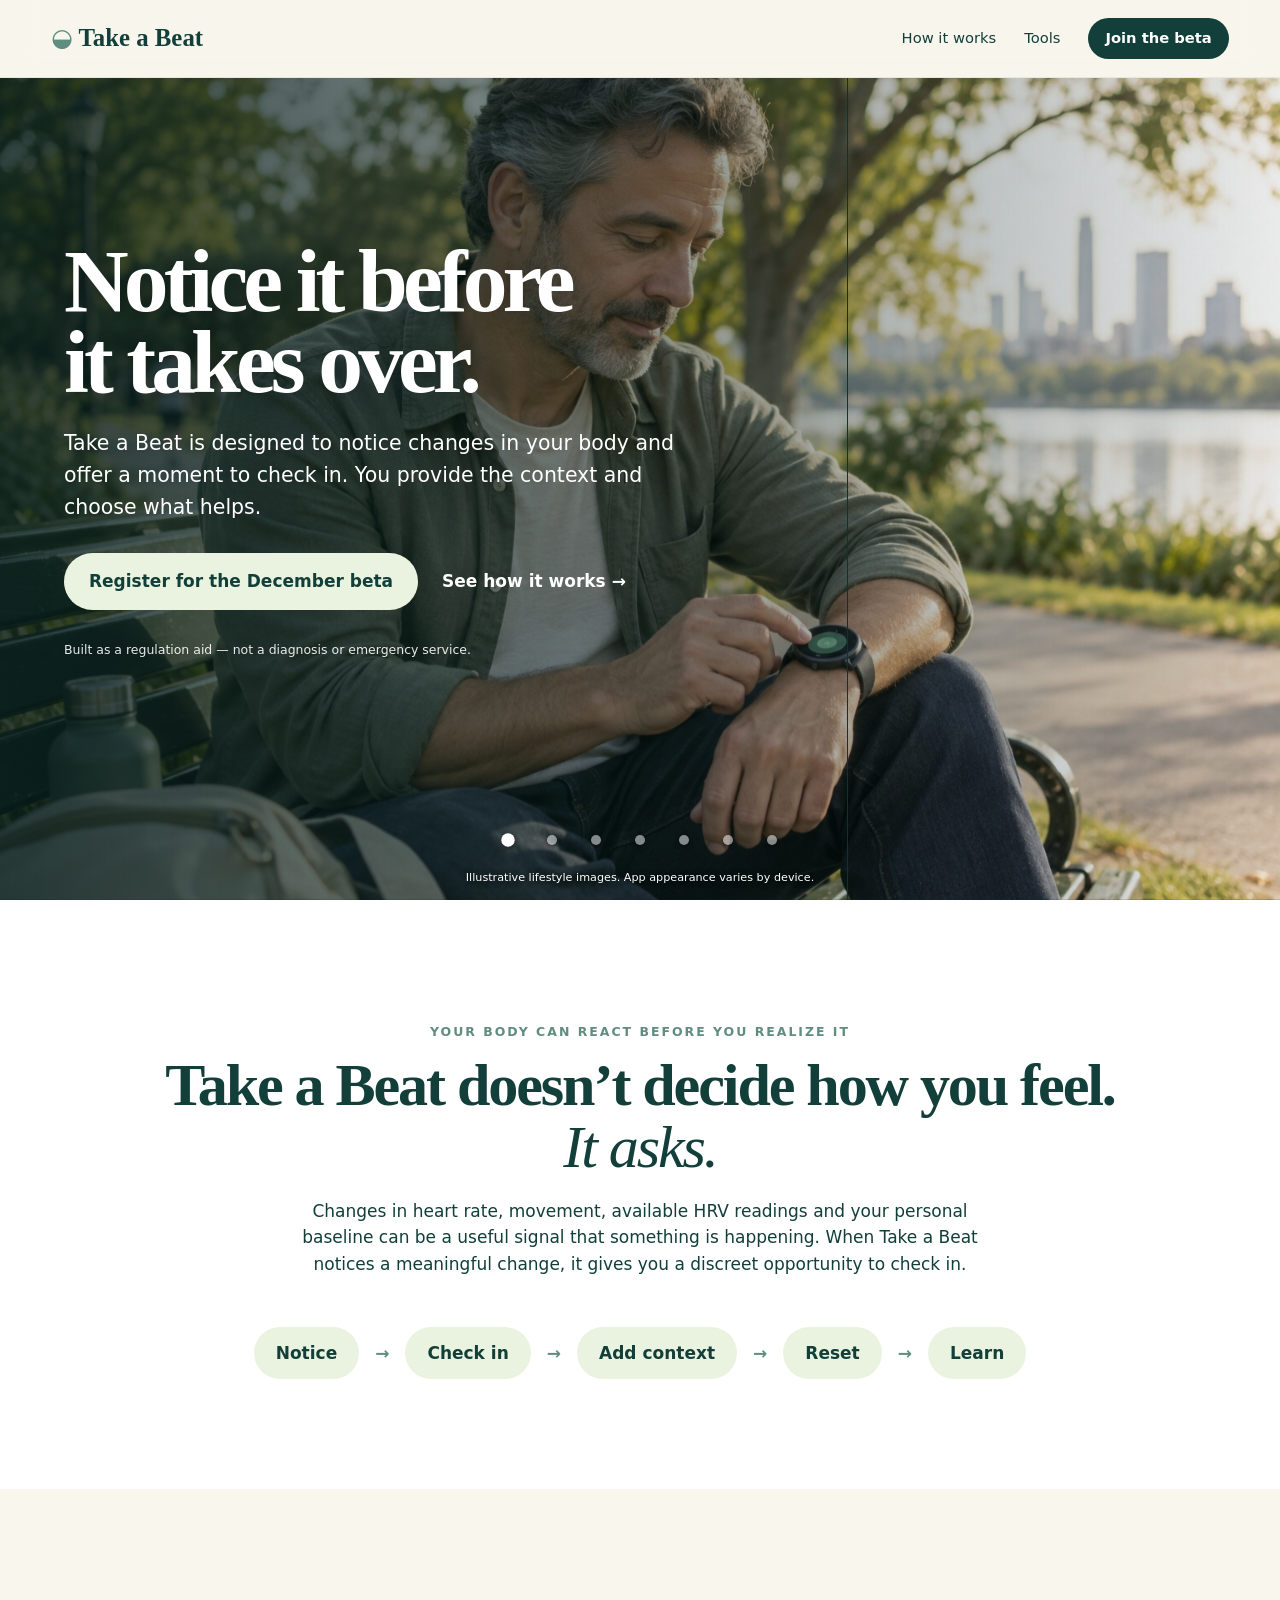
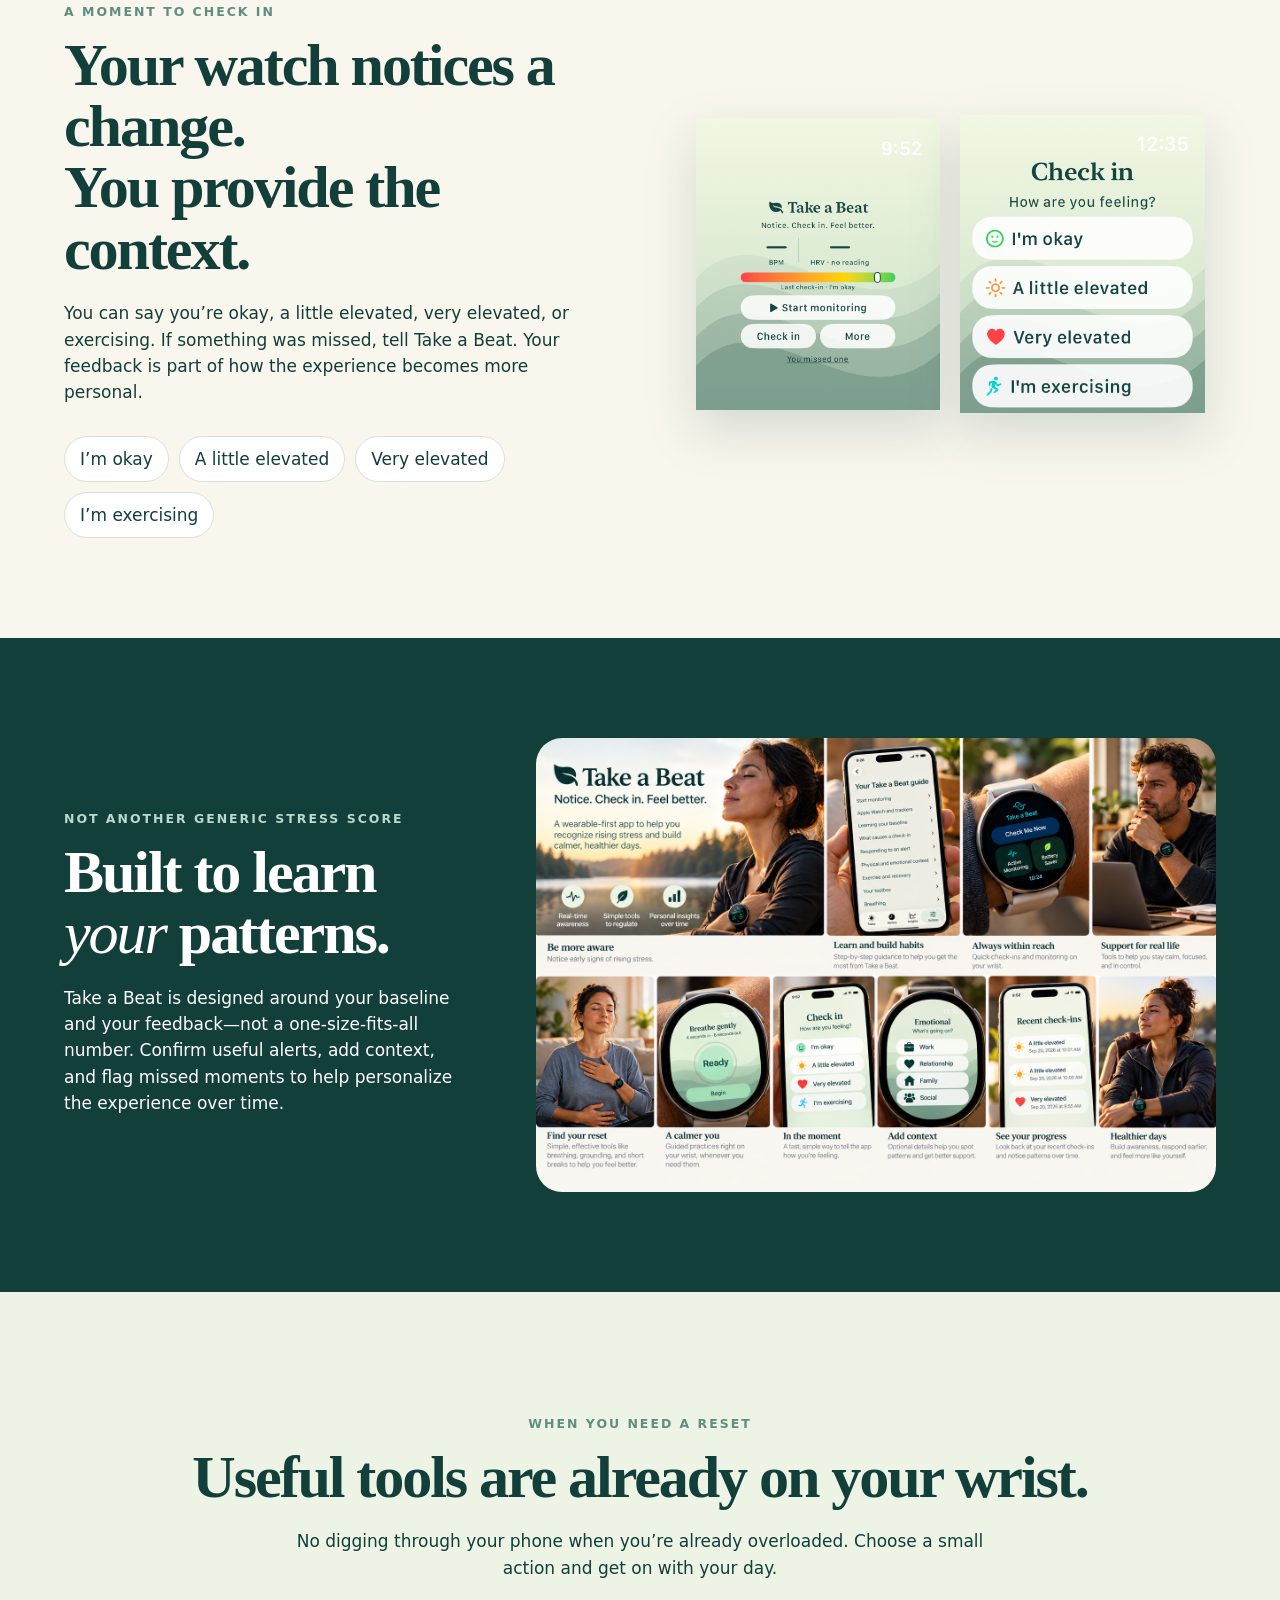
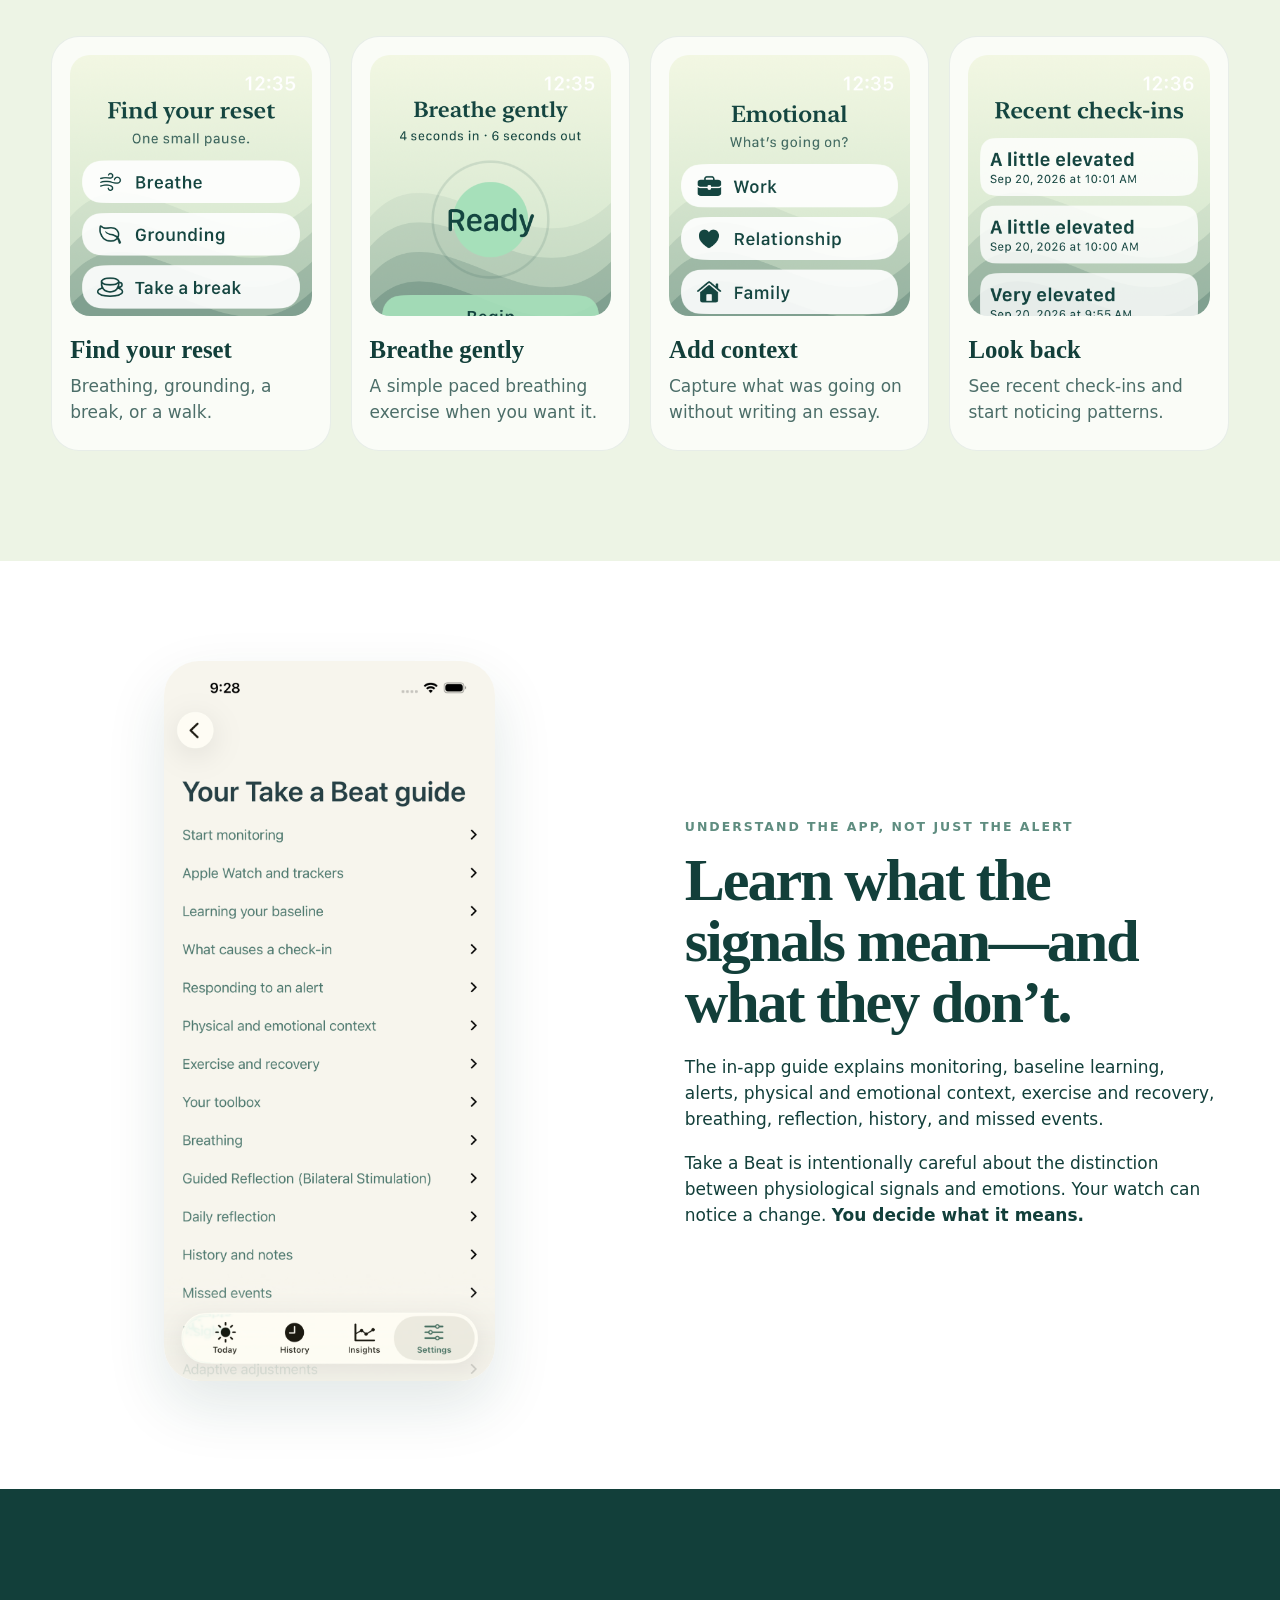
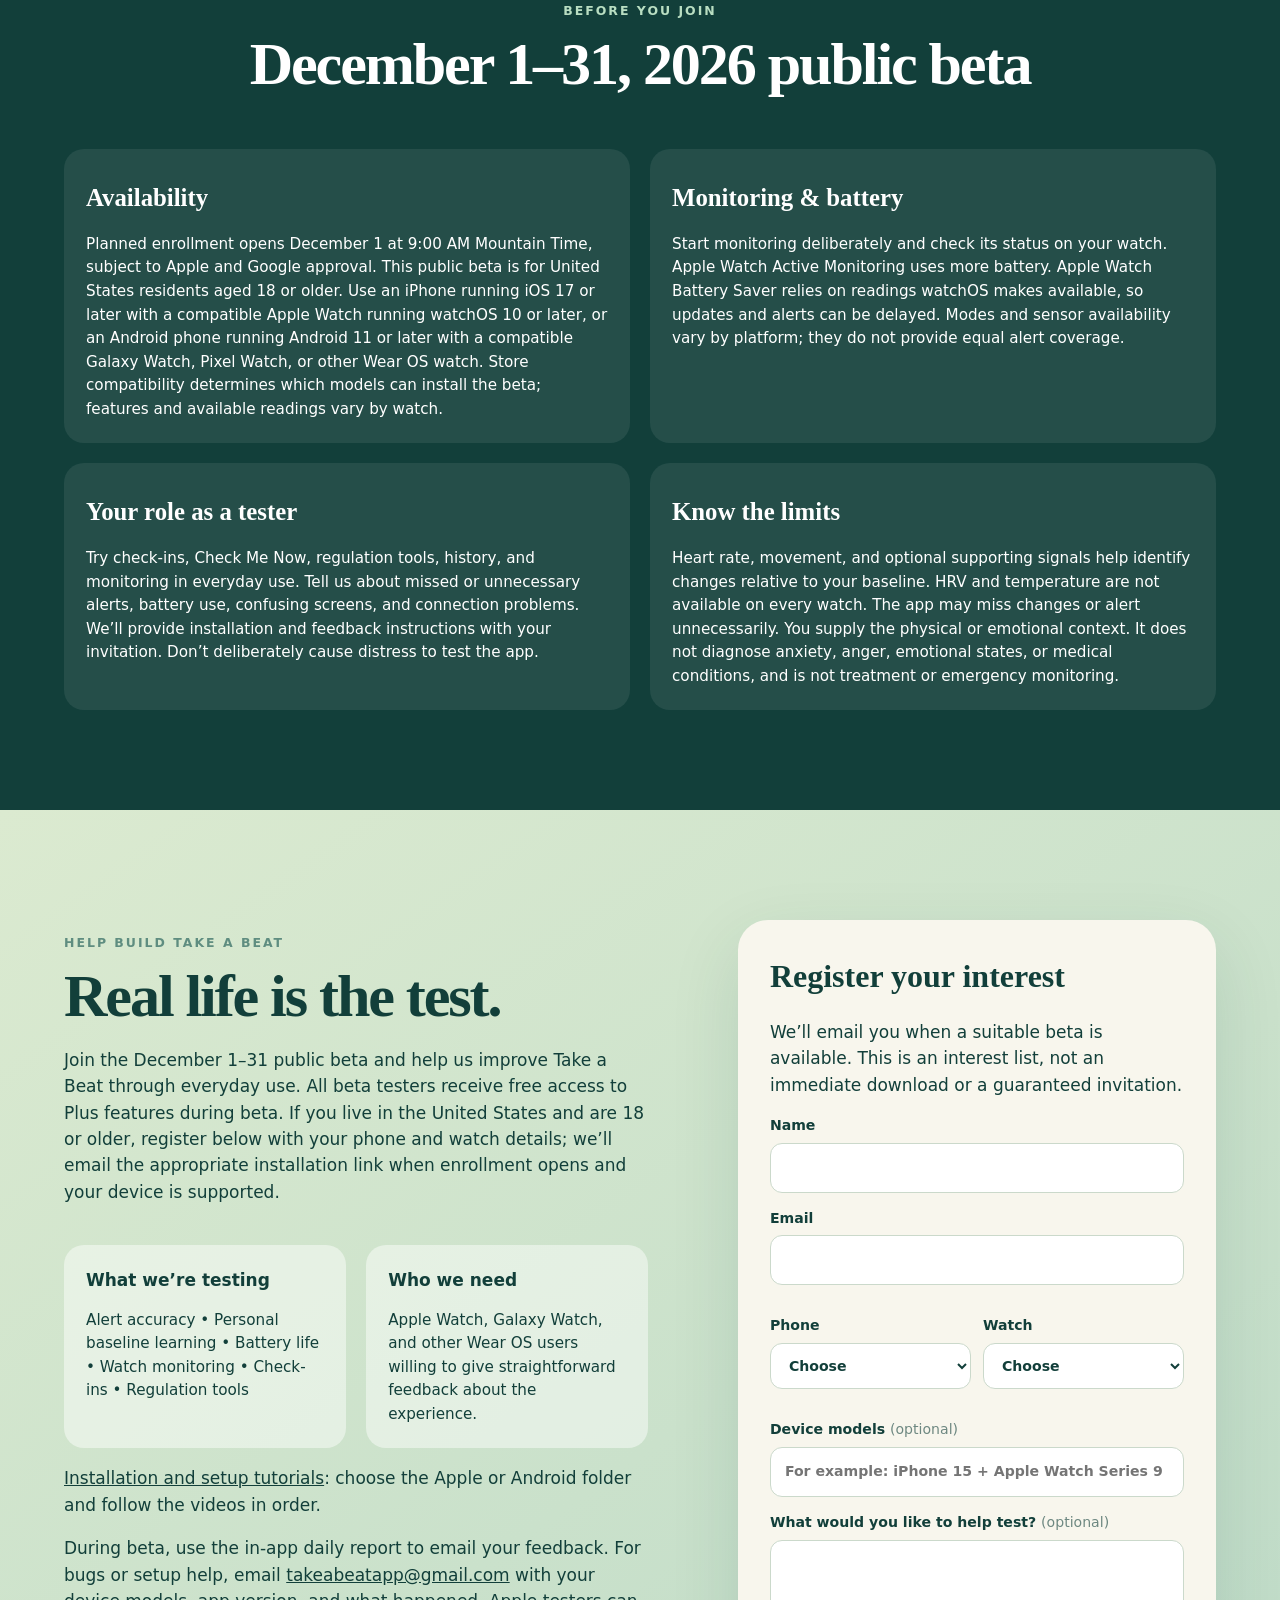
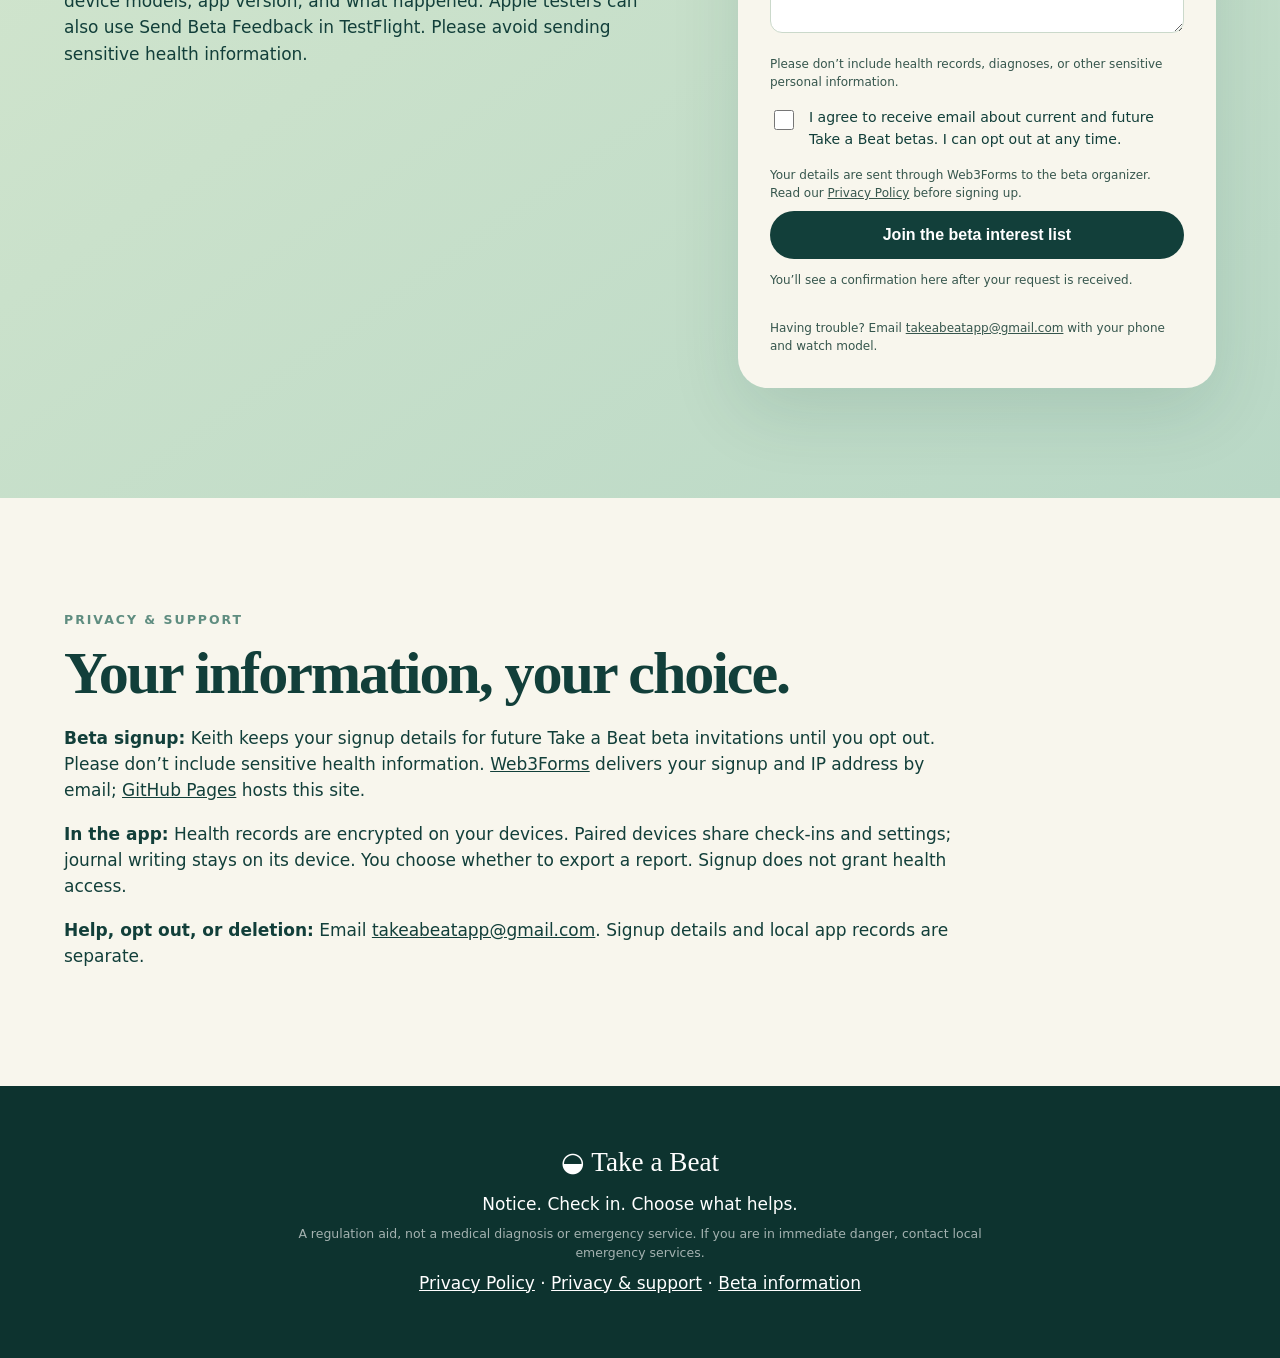
==== commit 39df707d: "Route Take a Beat beta signups to the brand inbox" ====
--- a/index.html
+++ b/index.html
@@ -8,8 +8,8 @@
 <section id="tools" class="tools"><div class="sectionhead"><p class="kicker">WHEN YOU NEED A RESET</p><h2>Useful tools are already on your wrist.</h2><p>No digging through your phone when you’re already overloaded. Choose a small action and get on with your day.</p></div><div class="cards"><article><img src="assets/04-watch-regulate.png" alt="Reset choices"><h3>Find your reset</h3><p>Breathing, grounding, a break, or a walk.</p></article><article><img src="assets/05-watch-breathing.png" alt="Guided breathing"><h3>Breathe gently</h3><p>A simple paced breathing exercise when you want it.</p></article><article><img src="assets/03-watch-emotional.png" alt="Emotional context"><h3>Add context</h3><p>Capture what was going on without writing an essay.</p></article><article><img src="assets/07-watch-history.png" alt="Recent check-ins"><h3>Look back</h3><p>See recent check-ins and start noticing patterns.</p></article></div></section>
 <section class="guide split"><div class="phone"><img src="assets/09-iphone-full-guide.png" alt="Take a Beat guide on iPhone"></div><div><p class="kicker">UNDERSTAND THE APP, NOT JUST THE ALERT</p><h2>Learn what the signals mean—and what they don’t.</h2><p>The in-app guide explains monitoring, baseline learning, alerts, physical and emotional context, exercise and recovery, breathing, reflection, history, and missed events.</p><p>Take a Beat is intentionally careful about the distinction between physiological signals and emotions. Your watch can notice a change. <strong>You decide what it means.</strong></p></div></section>
 <section id="beta-details" class="guide"><div class="sectionhead"><p class="kicker">BEFORE YOU JOIN</p><h2>December 1–31, 2026 public beta</h2></div><div class="beta-grid"><div><h3>Availability</h3><p>Planned enrollment opens December 1 at 9:00 AM Mountain Time, subject to Apple and Google approval. This public beta is for United States residents aged 18 or older. Use an iPhone running iOS 17 or later with a compatible Apple Watch running watchOS 10 or later, or an Android phone running Android 11 or later with a compatible Galaxy Watch, Pixel Watch, or other Wear OS watch. Store compatibility determines which models can install the beta; features and available readings vary by watch.</p></div><div><h3>Monitoring &amp; battery</h3><p>Start monitoring deliberately and check its status on your watch. Apple Watch Active Monitoring uses more battery. Apple Watch Battery Saver relies on readings watchOS makes available, so updates and alerts can be delayed. Modes and sensor availability vary by platform; they do not provide equal alert coverage.</p></div><div><h3>Your role as a tester</h3><p>Try check-ins, Check Me Now, regulation tools, history, and monitoring in everyday use. Tell us about missed or unnecessary alerts, battery use, confusing screens, and connection problems. We’ll provide installation and feedback instructions with your invitation. Don’t deliberately cause distress to test the app.</p></div><div><h3>Know the limits</h3><p>Heart rate, movement, and optional supporting signals help identify changes relative to your baseline. HRV and temperature are not available on every watch. The app may miss changes or alert unnecessarily. You supply the physical or emotional context. It does not diagnose anxiety, anger, emotional states, or medical conditions, and is not treatment or emergency monitoring.</p></div></div></section>
-<section id="beta" class="beta"><div class="beta-copy"><p class="kicker">HELP BUILD TAKE A BEAT</p><h2>Real life is the test.</h2><p>Join the December 1–31 public beta and help us improve Take a Beat through everyday use. All beta testers receive free access to Plus features during beta. If you live in the United States and are 18 or older, register below with your phone and watch details; we’ll email the appropriate installation link when enrollment opens and your device is supported.</p><div class="beta-grid"><div><strong>What we’re testing</strong><p>Alert accuracy • Personal baseline learning • Battery life • Watch monitoring • Check-ins • Regulation tools</p></div><div><strong>Who we need</strong><p>Apple Watch, Galaxy Watch, and other Wear OS users willing to give straightforward feedback about the experience.</p></div></div><p><a href="https://drive.google.com/drive/folders/1Sku57oaBv4H0CPN8j2H9BnzhtlaKST1j?usp=sharing">Installation and setup tutorials</a>: choose the Apple or Android folder and follow the videos in order.</p><p>During beta, use the in-app daily report to email your feedback. For bugs or setup help, email <a href="mailto:kdebono89@gmail.com?subject=Take%20a%20Beat%20beta%20feedback">kdebono89@gmail.com</a> with your device models, app version, and what happened. Apple testers can also use Send Beta Feedback in TestFlight. Please avoid sending sensitive health information.</p></div><form id="betaForm" action="https://api.web3forms.com/submit" method="POST" aria-describedby="signupPrivacy formNote">
-<input type="hidden" name="access_key" value="b57ae611-0715-4de0-b720-dd3bc0c77e1a">
+<section id="beta" class="beta"><div class="beta-copy"><p class="kicker">HELP BUILD TAKE A BEAT</p><h2>Real life is the test.</h2><p>Join the December 1–31 public beta and help us improve Take a Beat through everyday use. All beta testers receive free access to Plus features during beta. If you live in the United States and are 18 or older, register below with your phone and watch details; we’ll email the appropriate installation link when enrollment opens and your device is supported.</p><div class="beta-grid"><div><strong>What we’re testing</strong><p>Alert accuracy • Personal baseline learning • Battery life • Watch monitoring • Check-ins • Regulation tools</p></div><div><strong>Who we need</strong><p>Apple Watch, Galaxy Watch, and other Wear OS users willing to give straightforward feedback about the experience.</p></div></div><p><a href="https://drive.google.com/drive/folders/1Sku57oaBv4H0CPN8j2H9BnzhtlaKST1j?usp=sharing">Installation and setup tutorials</a>: choose the Apple or Android folder and follow the videos in order.</p><p>During beta, use the in-app daily report to email your feedback. For bugs or setup help, email <a href="mailto:takeabeatapp@gmail.com?subject=Take%20a%20Beat%20beta%20feedback">takeabeatapp@gmail.com</a> with your device models, app version, and what happened. Apple testers can also use Send Beta Feedback in TestFlight. Please avoid sending sensitive health information.</p></div><form id="betaForm" action="https://api.web3forms.com/submit" method="POST" aria-describedby="signupPrivacy formNote">
+<input type="hidden" name="access_key" value="a676a0c0-c93c-42a9-9e8c-c7f882204193">
 <input type="hidden" name="subject" value="New Take a Beat Beta Signup">
 <input type="hidden" name="from_name" value="Take a Beat Website">
 <input type="hidden" name="redirect" value="https://web3forms.com/success">
@@ -24,9 +24,9 @@
 <p id="signupPrivacy" class="formnote">Your details are sent through Web3Forms to the beta organizer. Read our <a href="privacy.html">Privacy Policy</a> before signing up.</p>
 <button class="pill" type="submit">Join the beta interest list</button><p id="formNote" class="formnote" role="status" aria-live="polite" aria-atomic="true" tabindex="-1">You’ll see a confirmation here after your request is received.</p>
 <noscript><p class="formnote">Submitting opens the signup service’s confirmation page. Return here to continue browsing.</p></noscript>
-<p class="formnote">Having trouble? Email <a href="mailto:kdebono89@gmail.com?subject=Take%20a%20Beat%20beta%20interest">kdebono89@gmail.com</a> with your phone and watch model.</p>
+<p class="formnote">Having trouble? Email <a href="mailto:takeabeatapp@gmail.com?subject=Take%20a%20Beat%20beta%20interest">takeabeatapp@gmail.com</a> with your phone and watch model.</p>
 </form></section>
-<section id="privacy" class="guide"><p class="kicker">PRIVACY &amp; SUPPORT</p><h2>Your information, your choice.</h2><p><strong>Beta signup:</strong> Keith keeps your signup details for future Take a Beat beta invitations until you opt out. Please don’t include sensitive health information. <a href="https://web3forms.com/privacy">Web3Forms</a> delivers your signup and IP address by email; <a href="https://docs.github.com/en/site-policy/privacy-policies/github-general-privacy-statement">GitHub Pages</a> hosts this site.</p><p><strong>In the app:</strong> Health records are encrypted on your devices. Paired devices share check-ins and settings; journal writing stays on its device. You choose whether to export a report. Signup does not grant health access.</p><p><strong>Help, opt out, or deletion:</strong> Email <a href="mailto:kdebono89@gmail.com">kdebono89@gmail.com</a>. Signup details and local app records are separate.</p></section>
+<section id="privacy" class="guide"><p class="kicker">PRIVACY &amp; SUPPORT</p><h2>Your information, your choice.</h2><p><strong>Beta signup:</strong> Keith keeps your signup details for future Take a Beat beta invitations until you opt out. Please don’t include sensitive health information. <a href="https://web3forms.com/privacy">Web3Forms</a> delivers your signup and IP address by email; <a href="https://docs.github.com/en/site-policy/privacy-policies/github-general-privacy-statement">GitHub Pages</a> hosts this site.</p><p><strong>In the app:</strong> Health records are encrypted on your devices. Paired devices share check-ins and settings; journal writing stays on its device. You choose whether to export a report. Signup does not grant health access.</p><p><strong>Help, opt out, or deletion:</strong> Email <a href="mailto:takeabeatapp@gmail.com">takeabeatapp@gmail.com</a>. Signup details and local app records are separate.</p></section>
 </main><footer><div class="brand">◒ Take a Beat</div><p>Notice. Check in. Choose what helps.</p><p class="micro">A regulation aid, not a medical diagnosis or emergency service. If you are in immediate danger, contact local emergency services.</p><p><a href="privacy.html">Privacy Policy</a> · <a href="#privacy">Privacy &amp; support</a> · <a href="#beta-details">Beta information</a></p></footer><script>
 (() => {
   const form = document.getElementById('betaForm');
@@ -52,7 +52,7 @@
       form.reset();
       note.textContent = 'Thank you — your beta interest request was received. We’ll email you when a suitable beta is available. This does not guarantee an invitation.';
     } catch (error) {
-      note.textContent = 'We couldn’t confirm your request. Your entries are still here. Please check your connection and try again, or email kdebono89@gmail.com. If a connection timed out, your first request may already have arrived.';
+      note.textContent = 'We couldn’t confirm your request. Your entries are still here. Please check your connection and try again, or email takeabeatapp@gmail.com. If a connection timed out, your first request may already have arrived.';
     } finally {
       clearTimeout(timeout);
       pending = false;
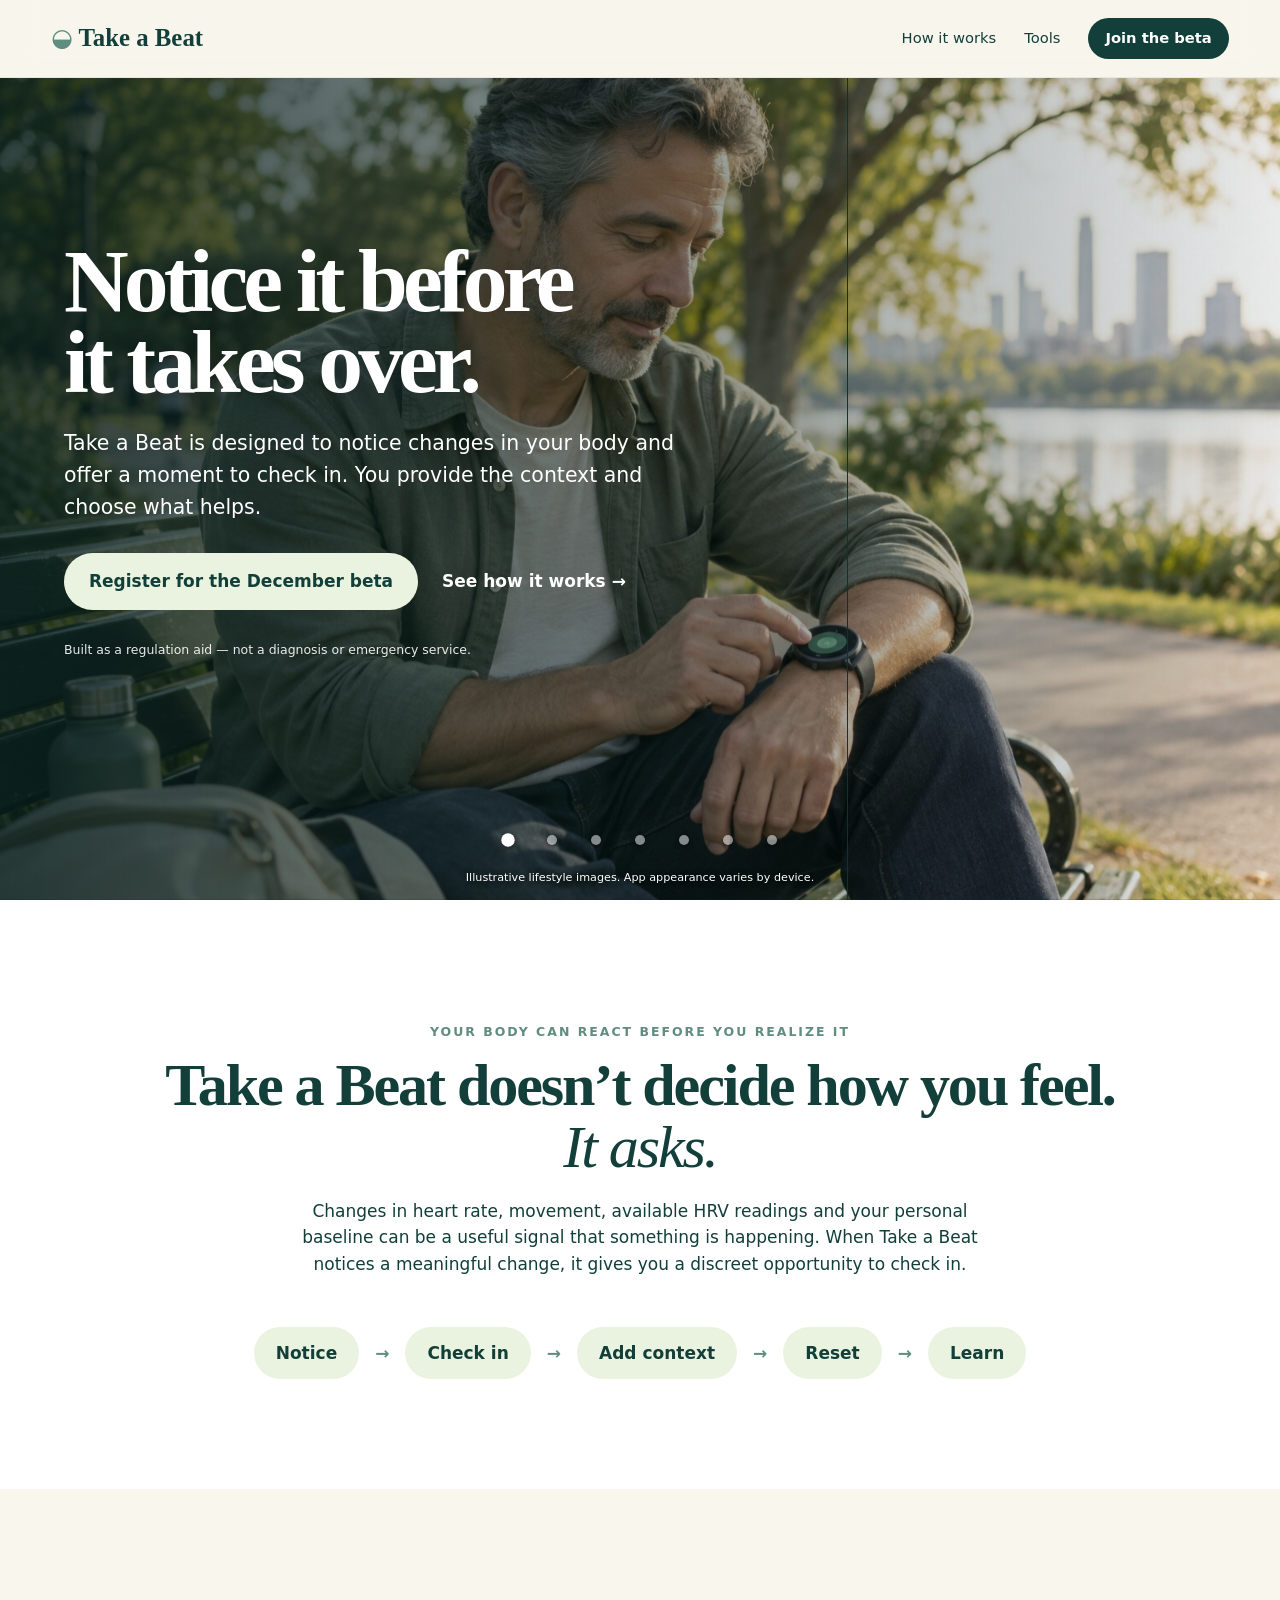
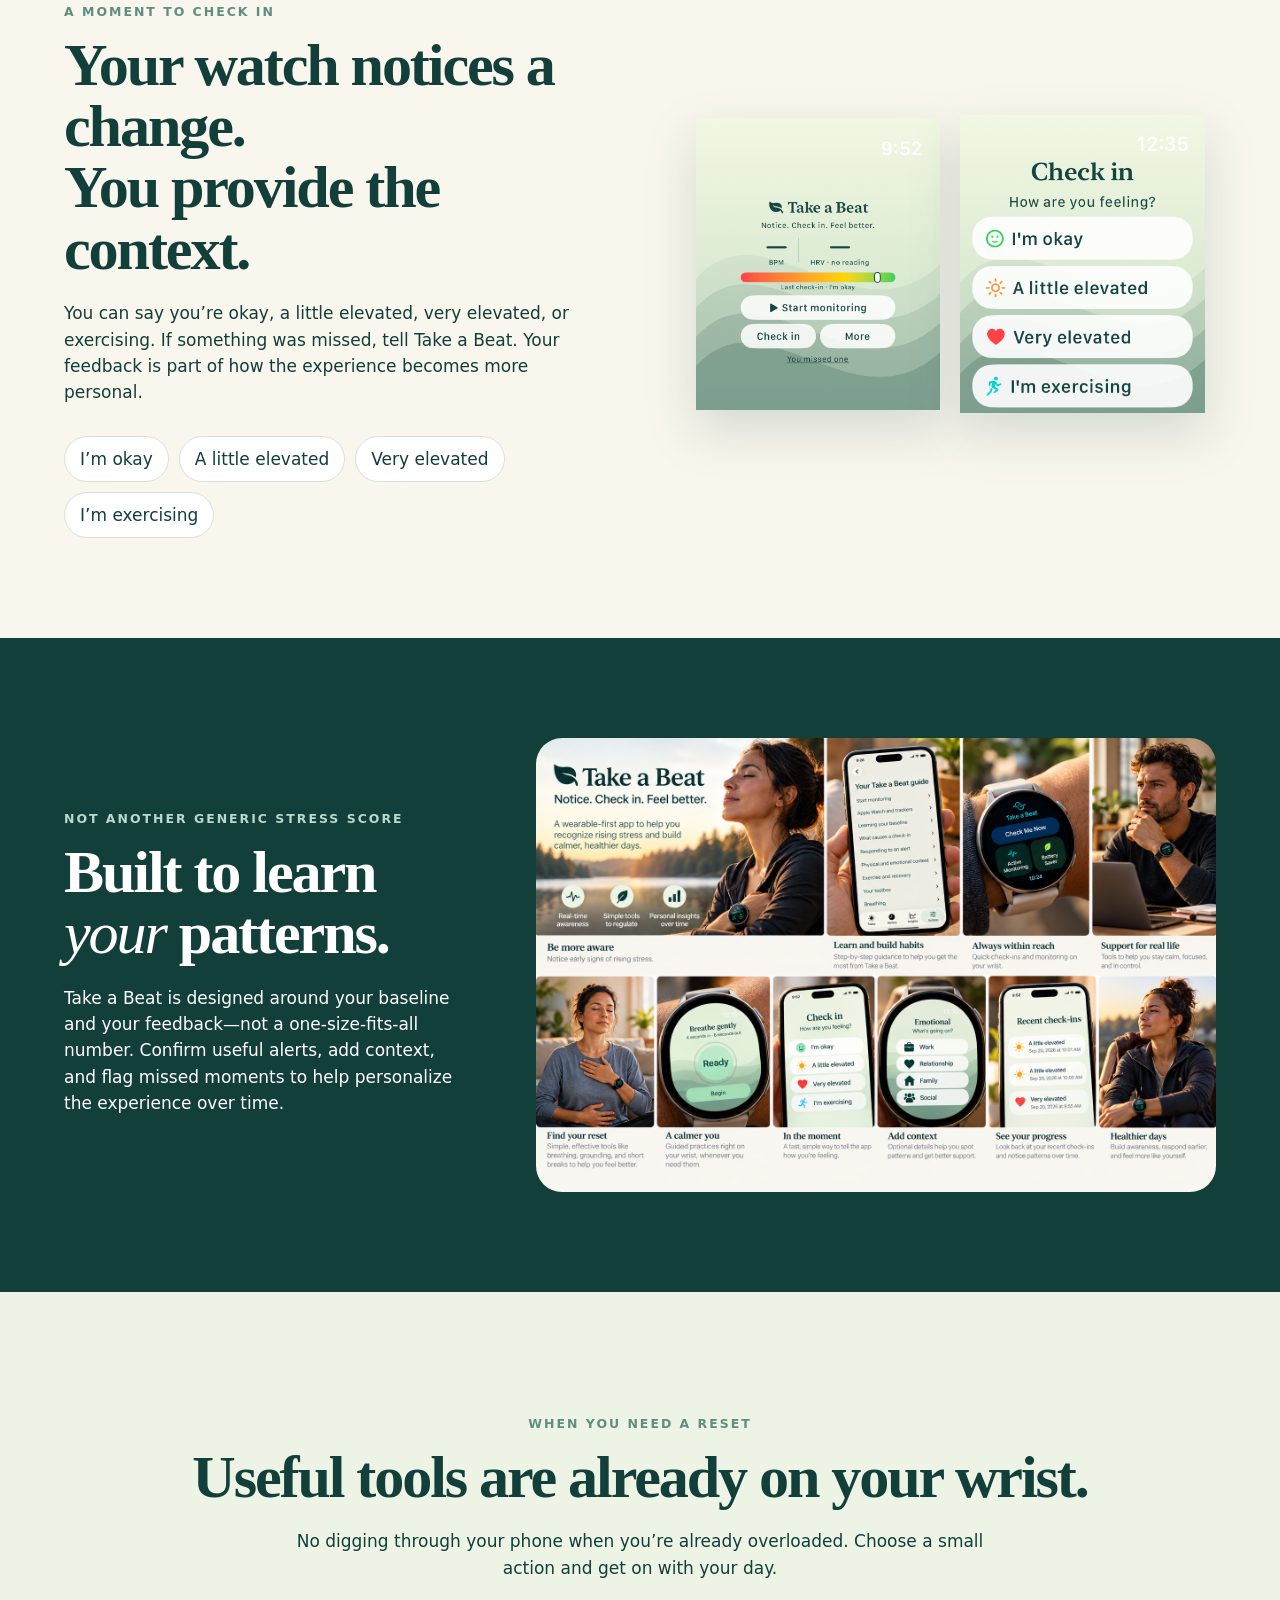
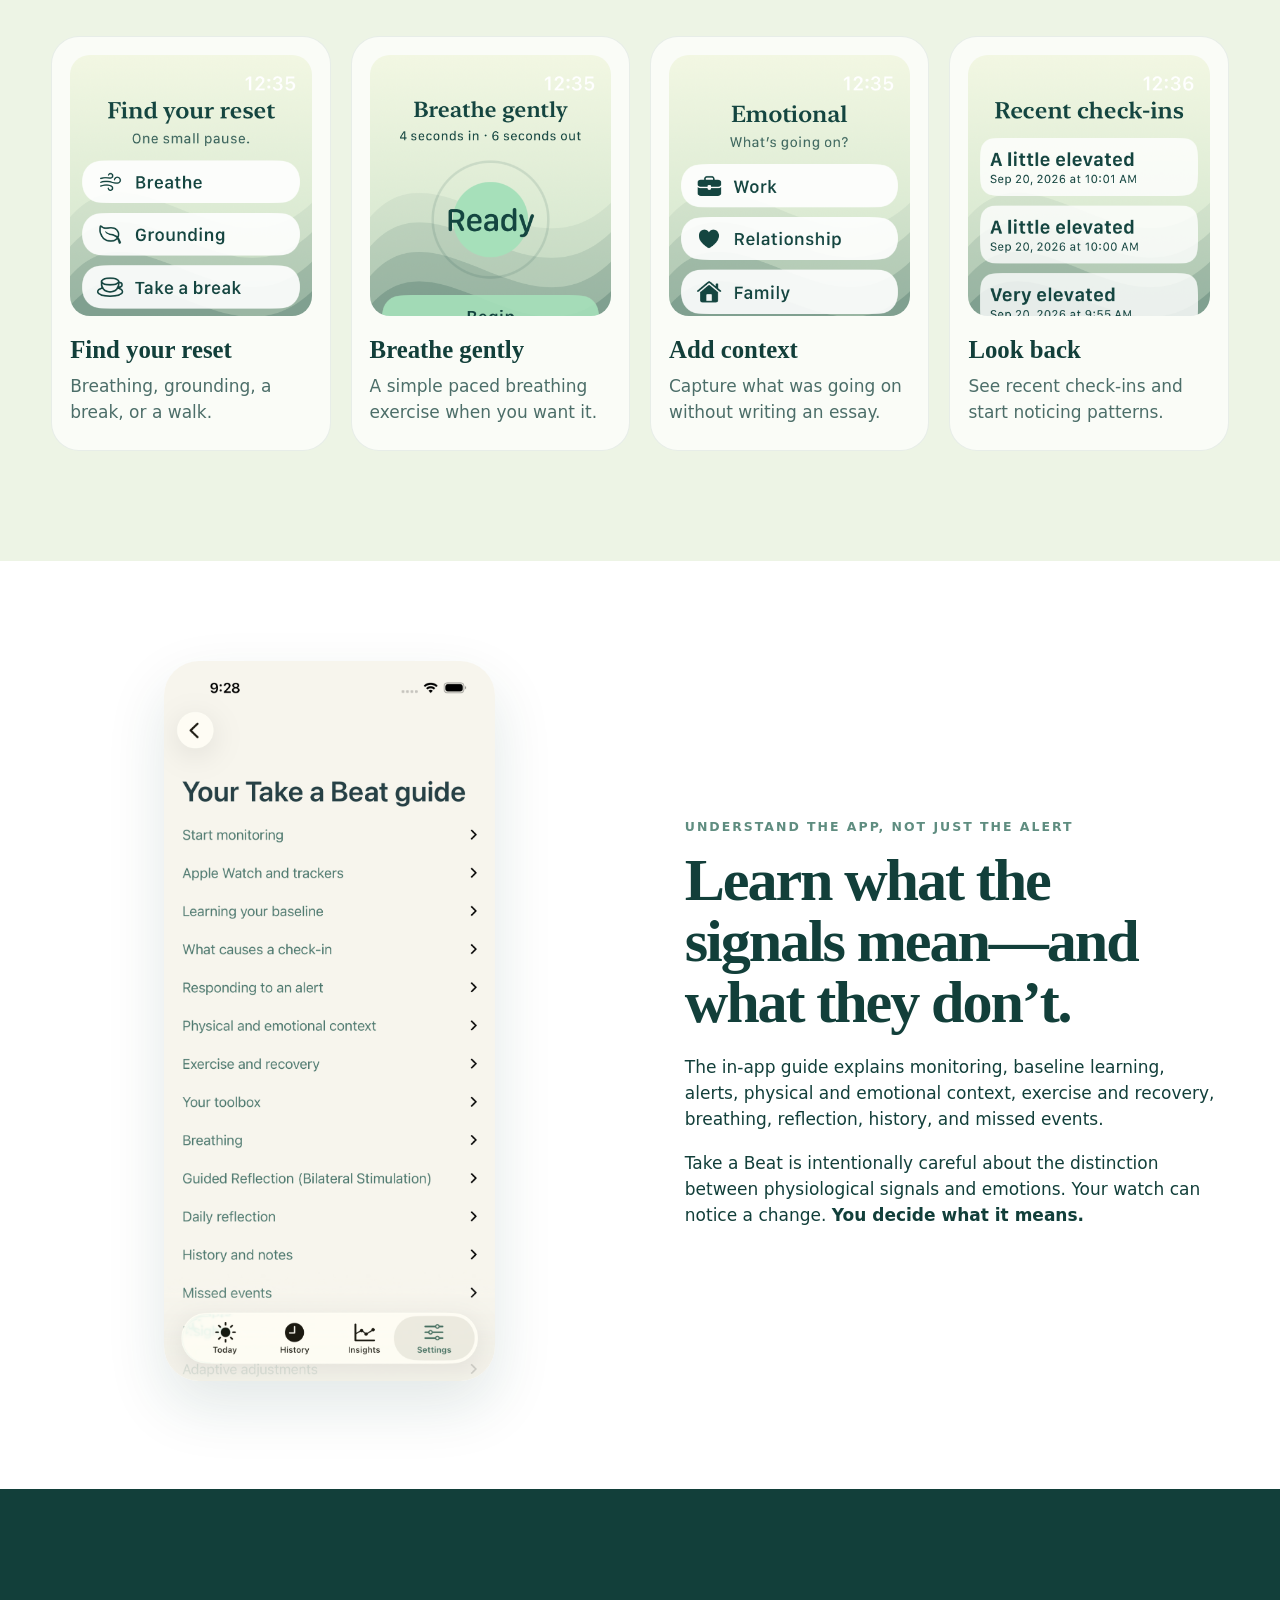
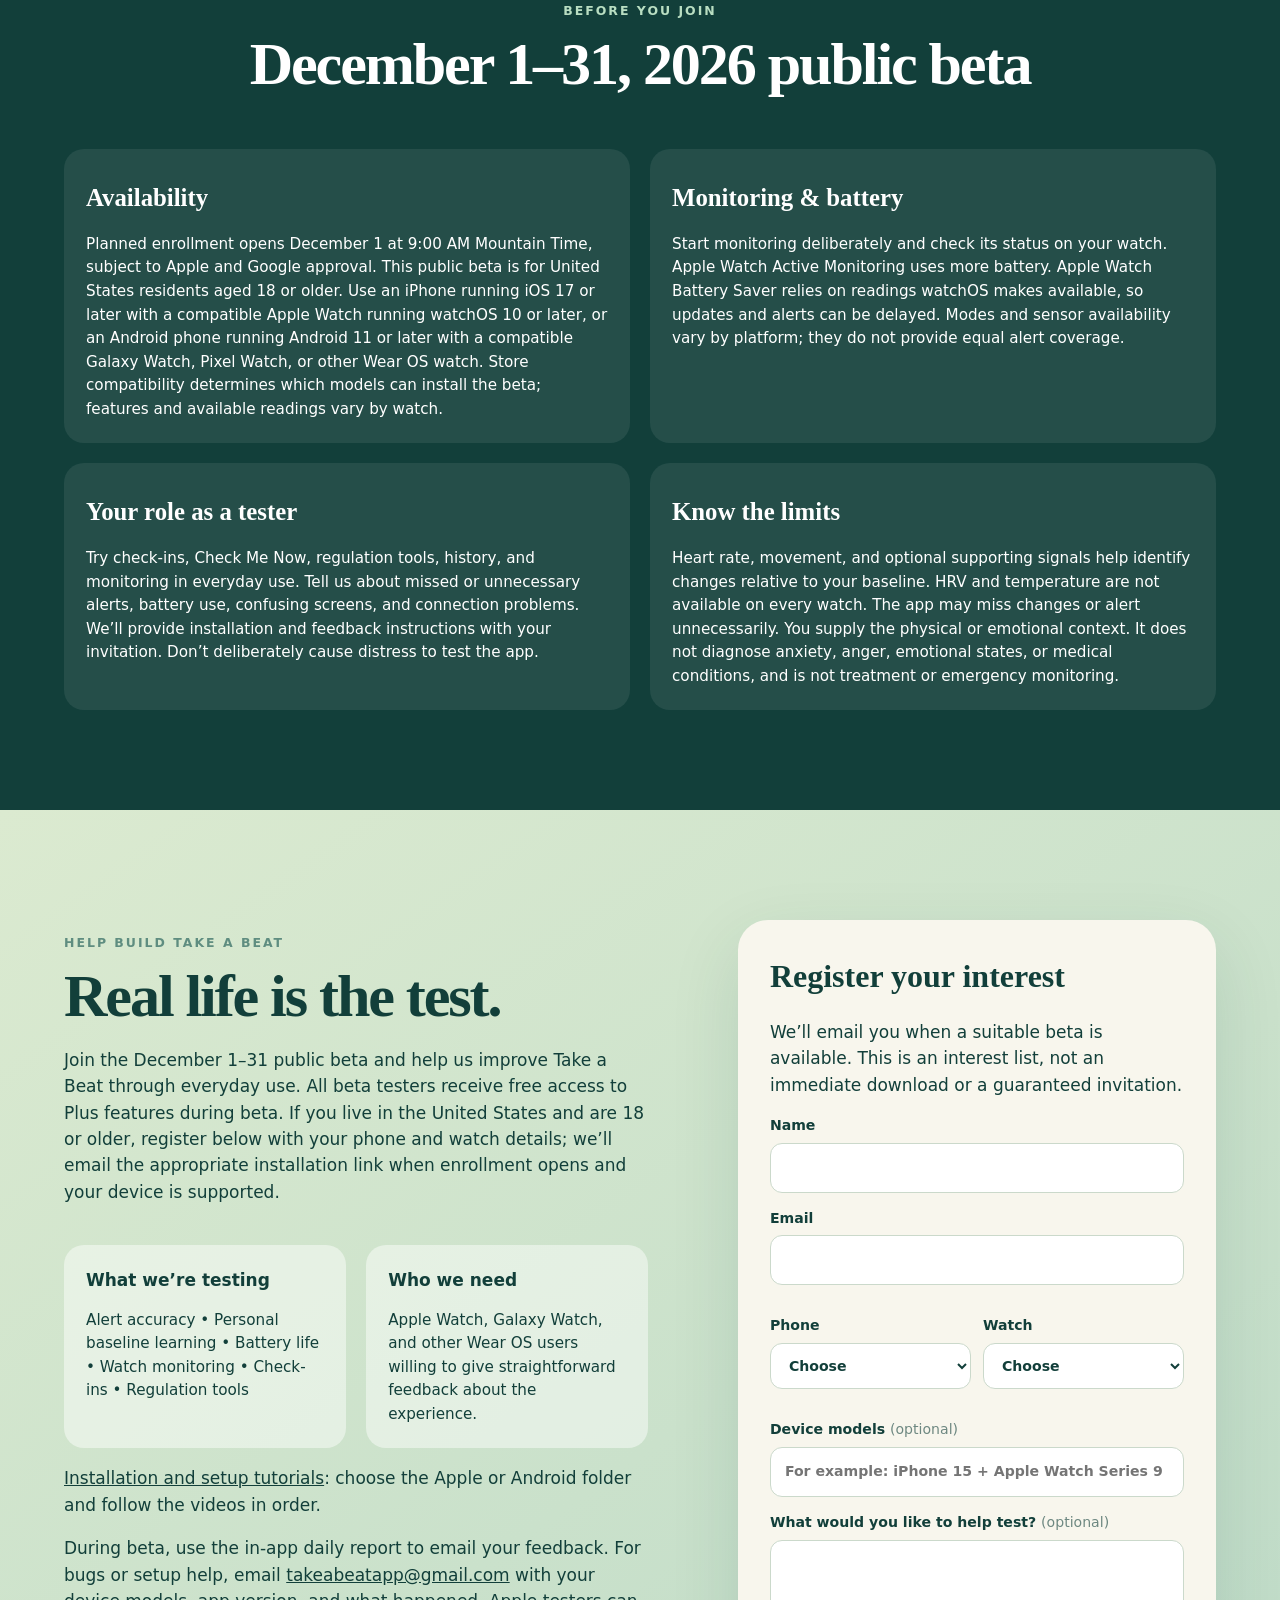
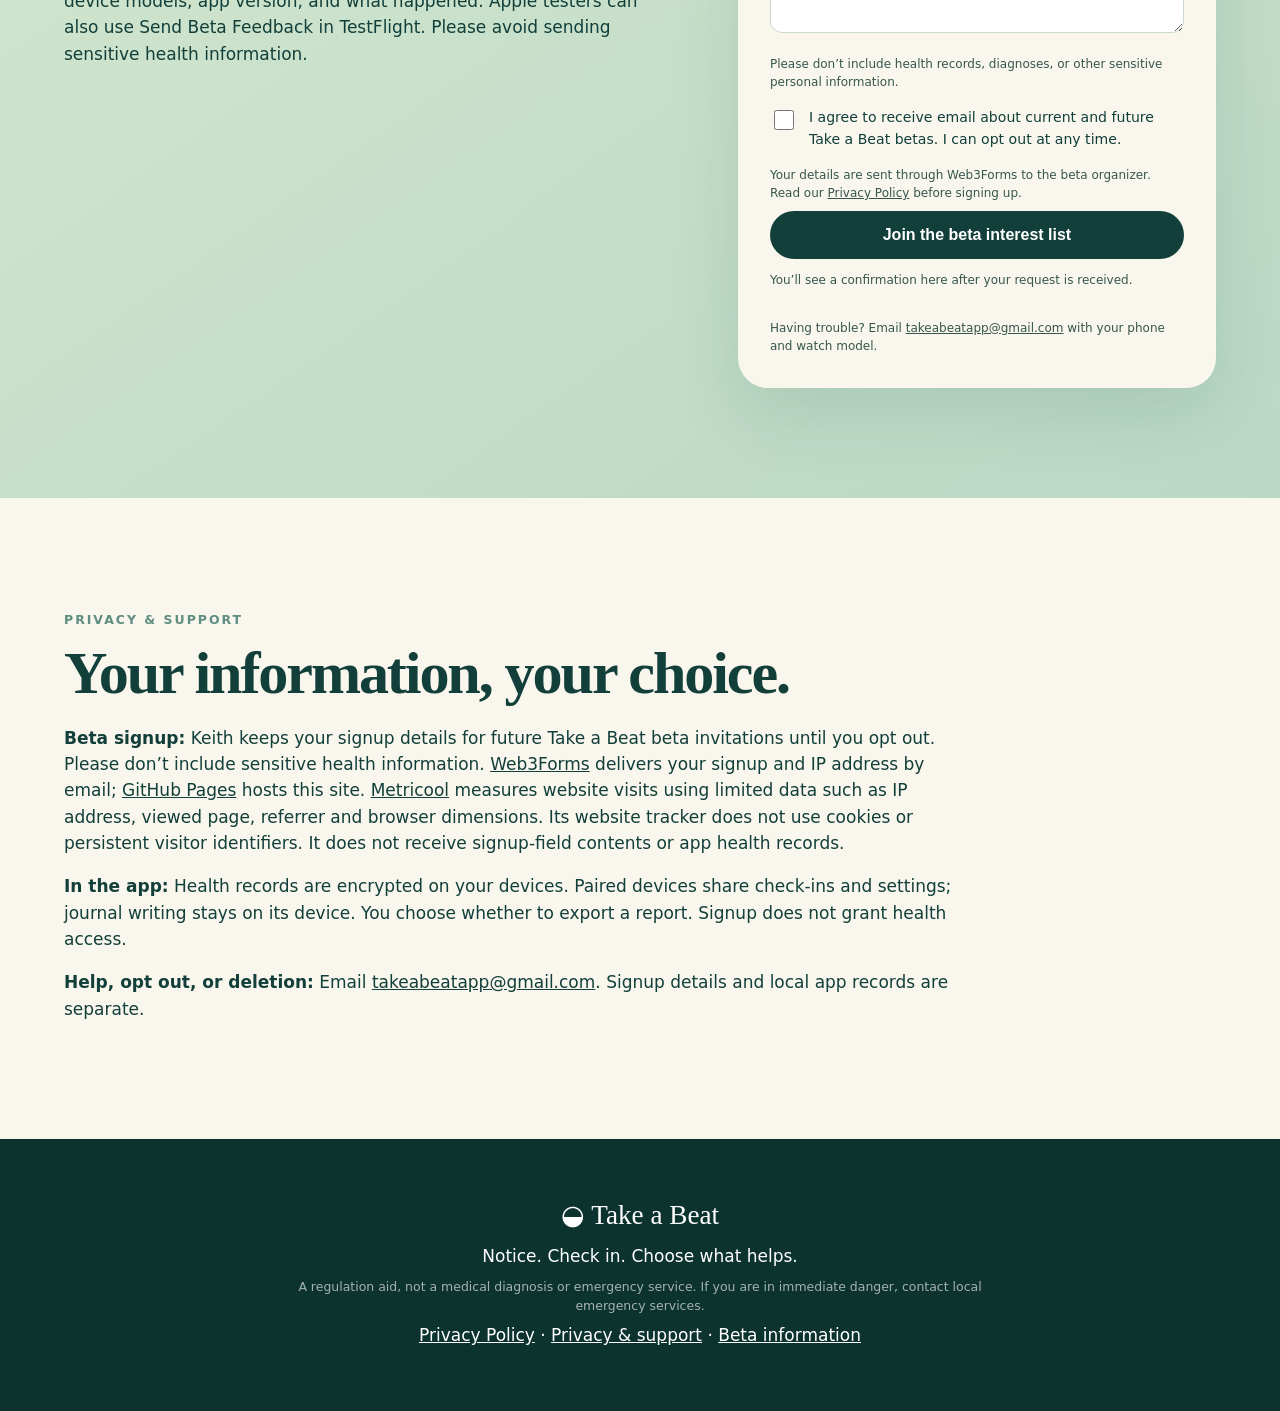
==== commit 7cb859dd: "Connect website to Metricool with approved visit tracker" ====
--- a/index.html
+++ b/index.html
@@ -26,7 +26,7 @@
 <noscript><p class="formnote">Submitting opens the signup service’s confirmation page. Return here to continue browsing.</p></noscript>
 <p class="formnote">Having trouble? Email <a href="mailto:takeabeatapp@gmail.com?subject=Take%20a%20Beat%20beta%20interest">takeabeatapp@gmail.com</a> with your phone and watch model.</p>
 </form></section>
-<section id="privacy" class="guide"><p class="kicker">PRIVACY &amp; SUPPORT</p><h2>Your information, your choice.</h2><p><strong>Beta signup:</strong> Keith keeps your signup details for future Take a Beat beta invitations until you opt out. Please don’t include sensitive health information. <a href="https://web3forms.com/privacy">Web3Forms</a> delivers your signup and IP address by email; <a href="https://docs.github.com/en/site-policy/privacy-policies/github-general-privacy-statement">GitHub Pages</a> hosts this site.</p><p><strong>In the app:</strong> Health records are encrypted on your devices. Paired devices share check-ins and settings; journal writing stays on its device. You choose whether to export a report. Signup does not grant health access.</p><p><strong>Help, opt out, or deletion:</strong> Email <a href="mailto:takeabeatapp@gmail.com">takeabeatapp@gmail.com</a>. Signup details and local app records are separate.</p></section>
+<section id="privacy" class="guide"><p class="kicker">PRIVACY &amp; SUPPORT</p><h2>Your information, your choice.</h2><p><strong>Beta signup:</strong> Keith keeps your signup details for future Take a Beat beta invitations until you opt out. Please don’t include sensitive health information. <a href="https://web3forms.com/privacy">Web3Forms</a> delivers your signup and IP address by email; <a href="https://docs.github.com/en/site-policy/privacy-policies/github-general-privacy-statement">GitHub Pages</a> hosts this site. <a href="https://metricool.com/privacy-policy/">Metricool</a> measures website visits using limited data such as IP address, viewed page, referrer and browser dimensions. Its website tracker does not use cookies or persistent visitor identifiers. It does not receive signup-field contents or app health records.</p><p><strong>In the app:</strong> Health records are encrypted on your devices. Paired devices share check-ins and settings; journal writing stays on its device. You choose whether to export a report. Signup does not grant health access.</p><p><strong>Help, opt out, or deletion:</strong> Email <a href="mailto:takeabeatapp@gmail.com">takeabeatapp@gmail.com</a>. Signup details and local app records are separate.</p></section>
 </main><footer><div class="brand">◒ Take a Beat</div><p>Notice. Check in. Choose what helps.</p><p class="micro">A regulation aid, not a medical diagnosis or emergency service. If you are in immediate danger, contact local emergency services.</p><p><a href="privacy.html">Privacy Policy</a> · <a href="#privacy">Privacy &amp; support</a> · <a href="#beta-details">Beta information</a></p></footer><script>
 (() => {
   const form = document.getElementById('betaForm');
@@ -76,4 +76,5 @@
  document.addEventListener('visibilitychange',()=>{if(document.hidden)clearInterval(timer);else start();});
  start();
 })();
-</script></body></html>
+</script><script>function loadScript(a){var b=document.getElementsByTagName("head")[0],c=document.createElement("script");c.type="text/javascript",c.src="https://tracker.metricool.com/resources/be.js",c.onreadystatechange=a,c.onload=a,b.appendChild(c)}loadScript(function(){beTracker.t({hash:"3405dcb6989278c3929b1739adf652ef"})});</script>
+</body></html>
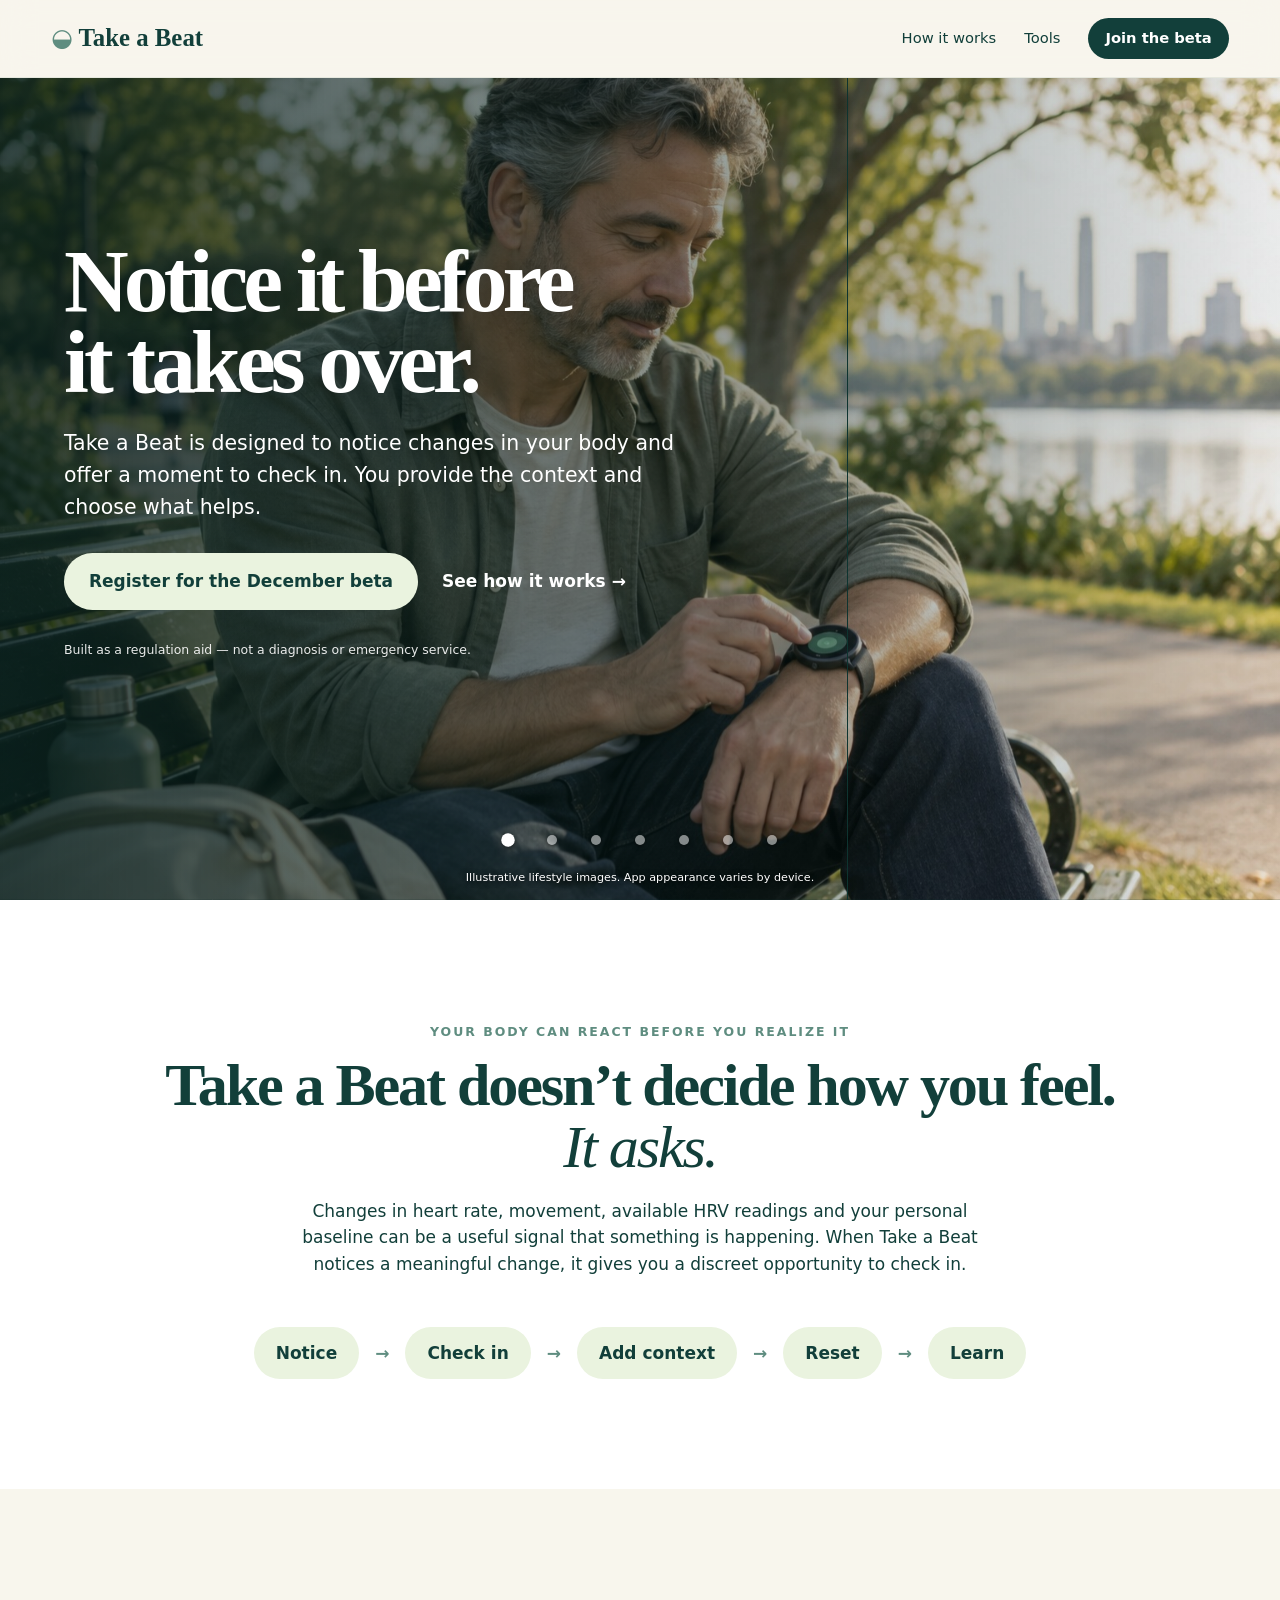
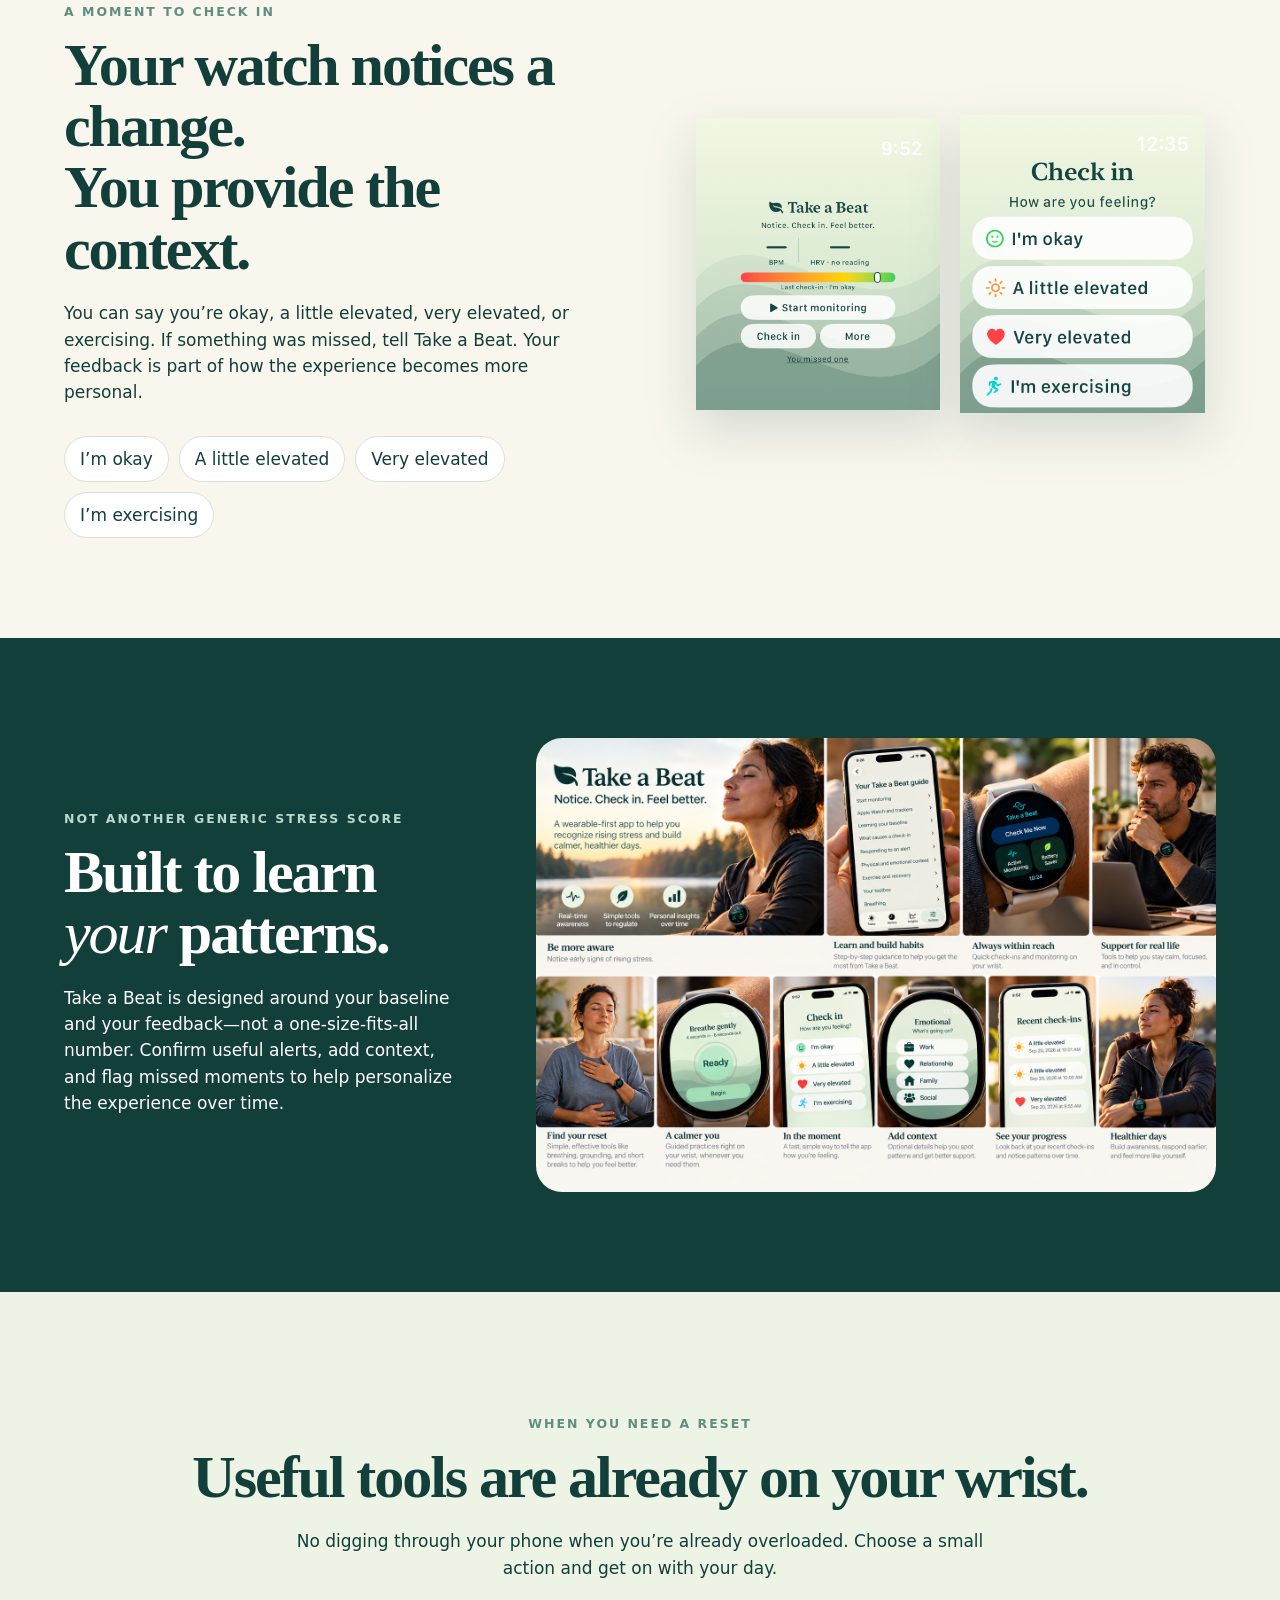
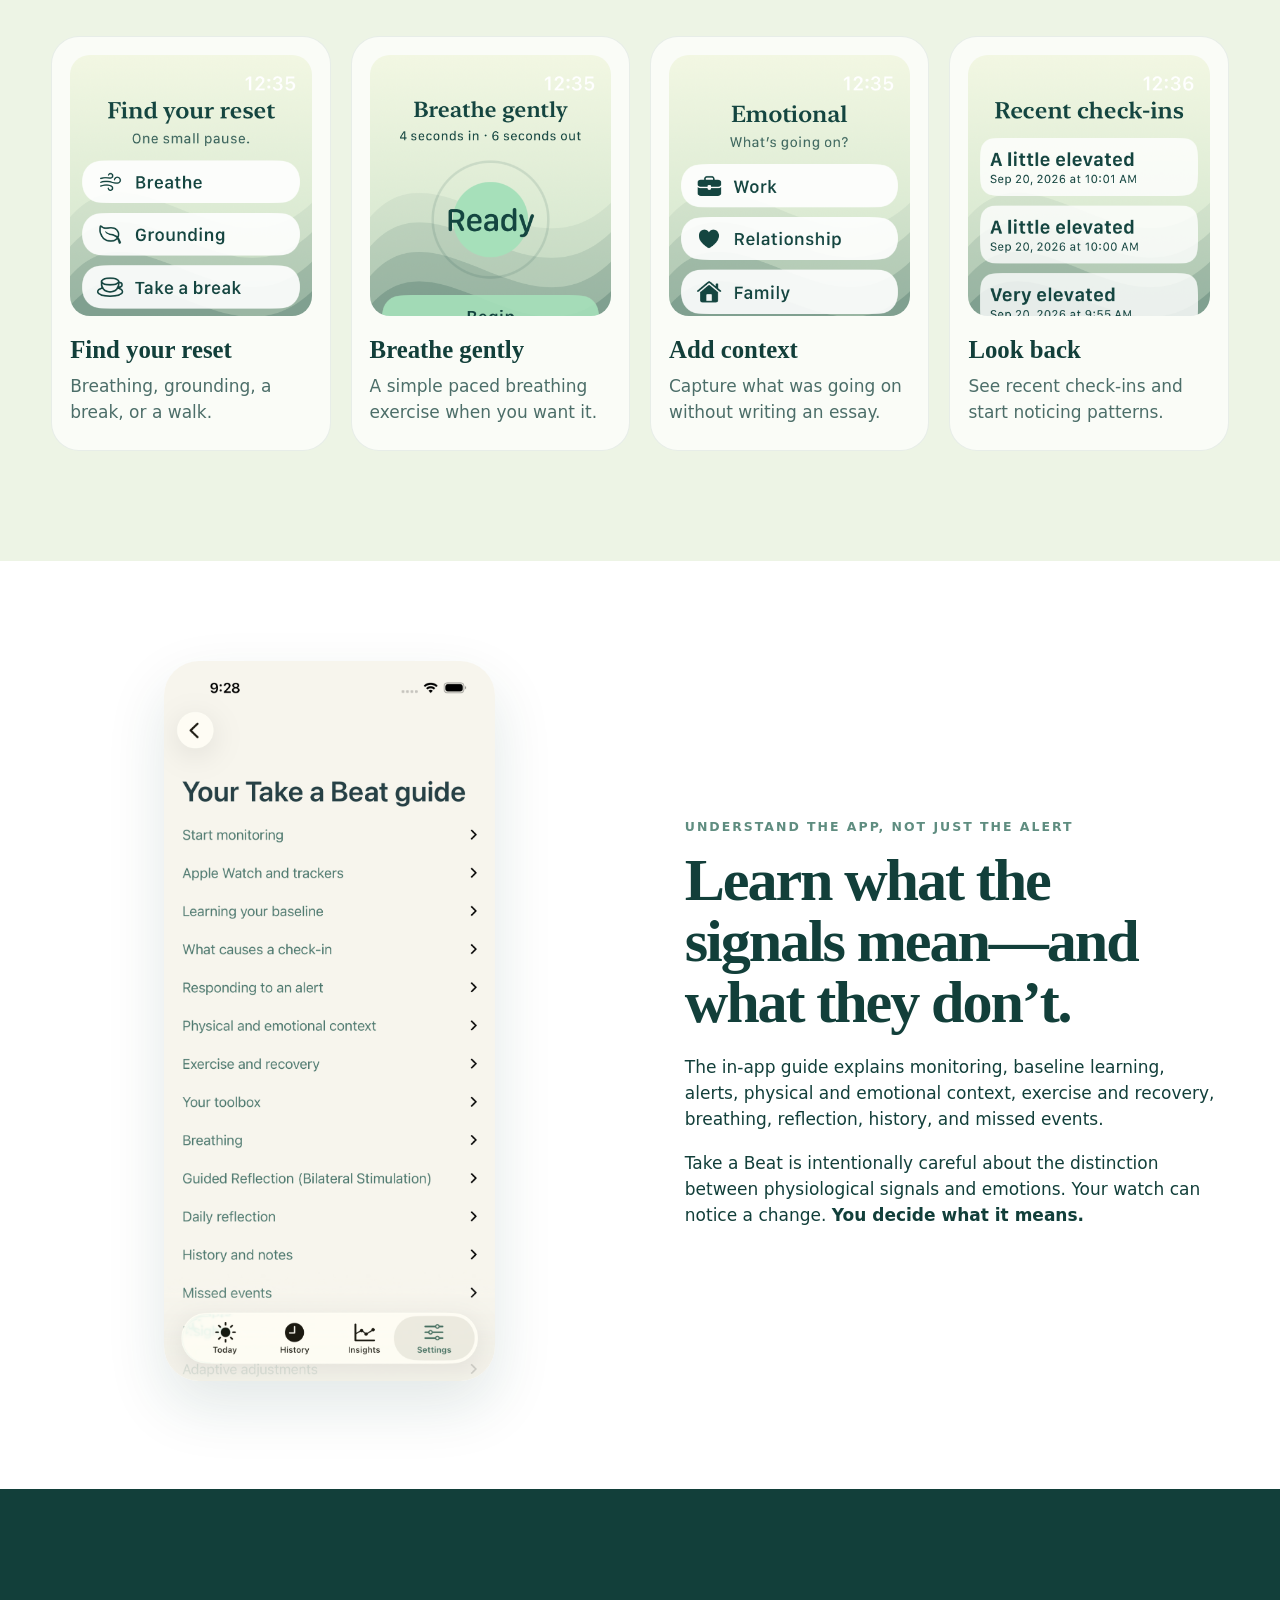
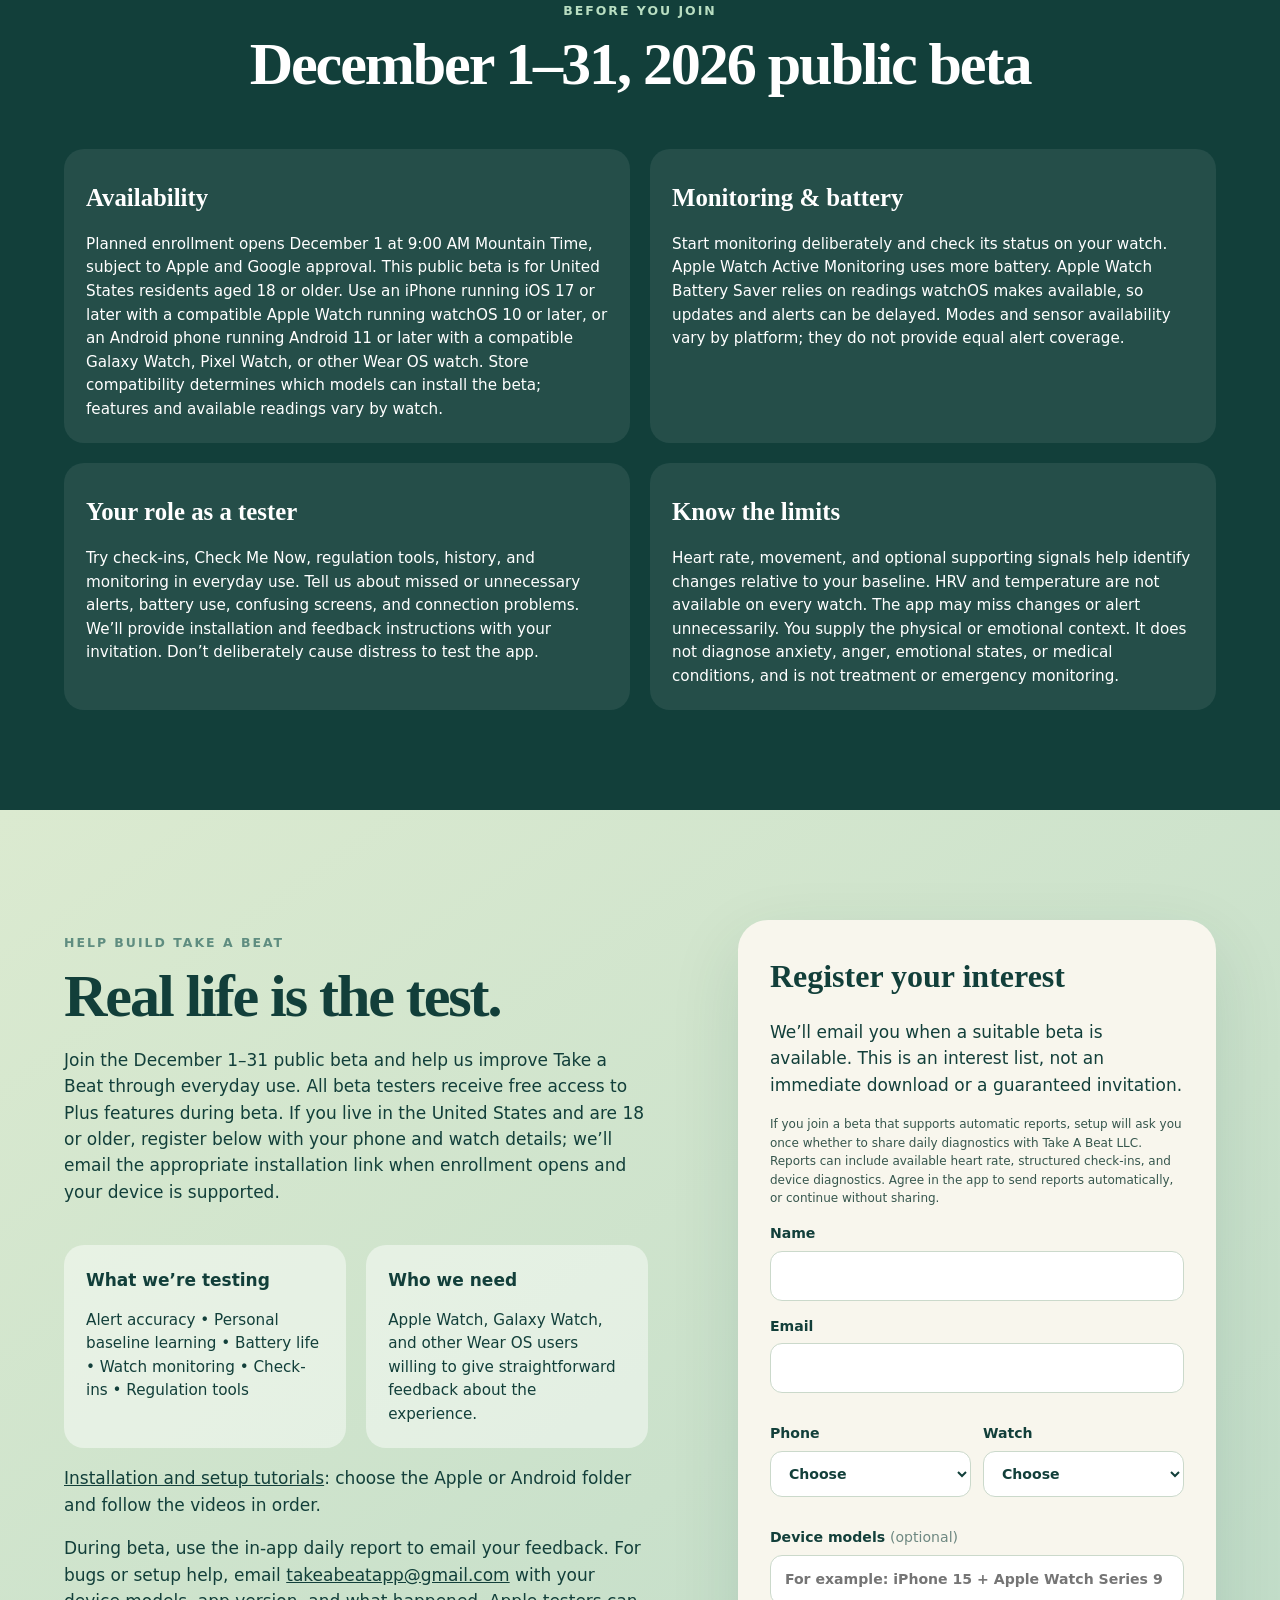
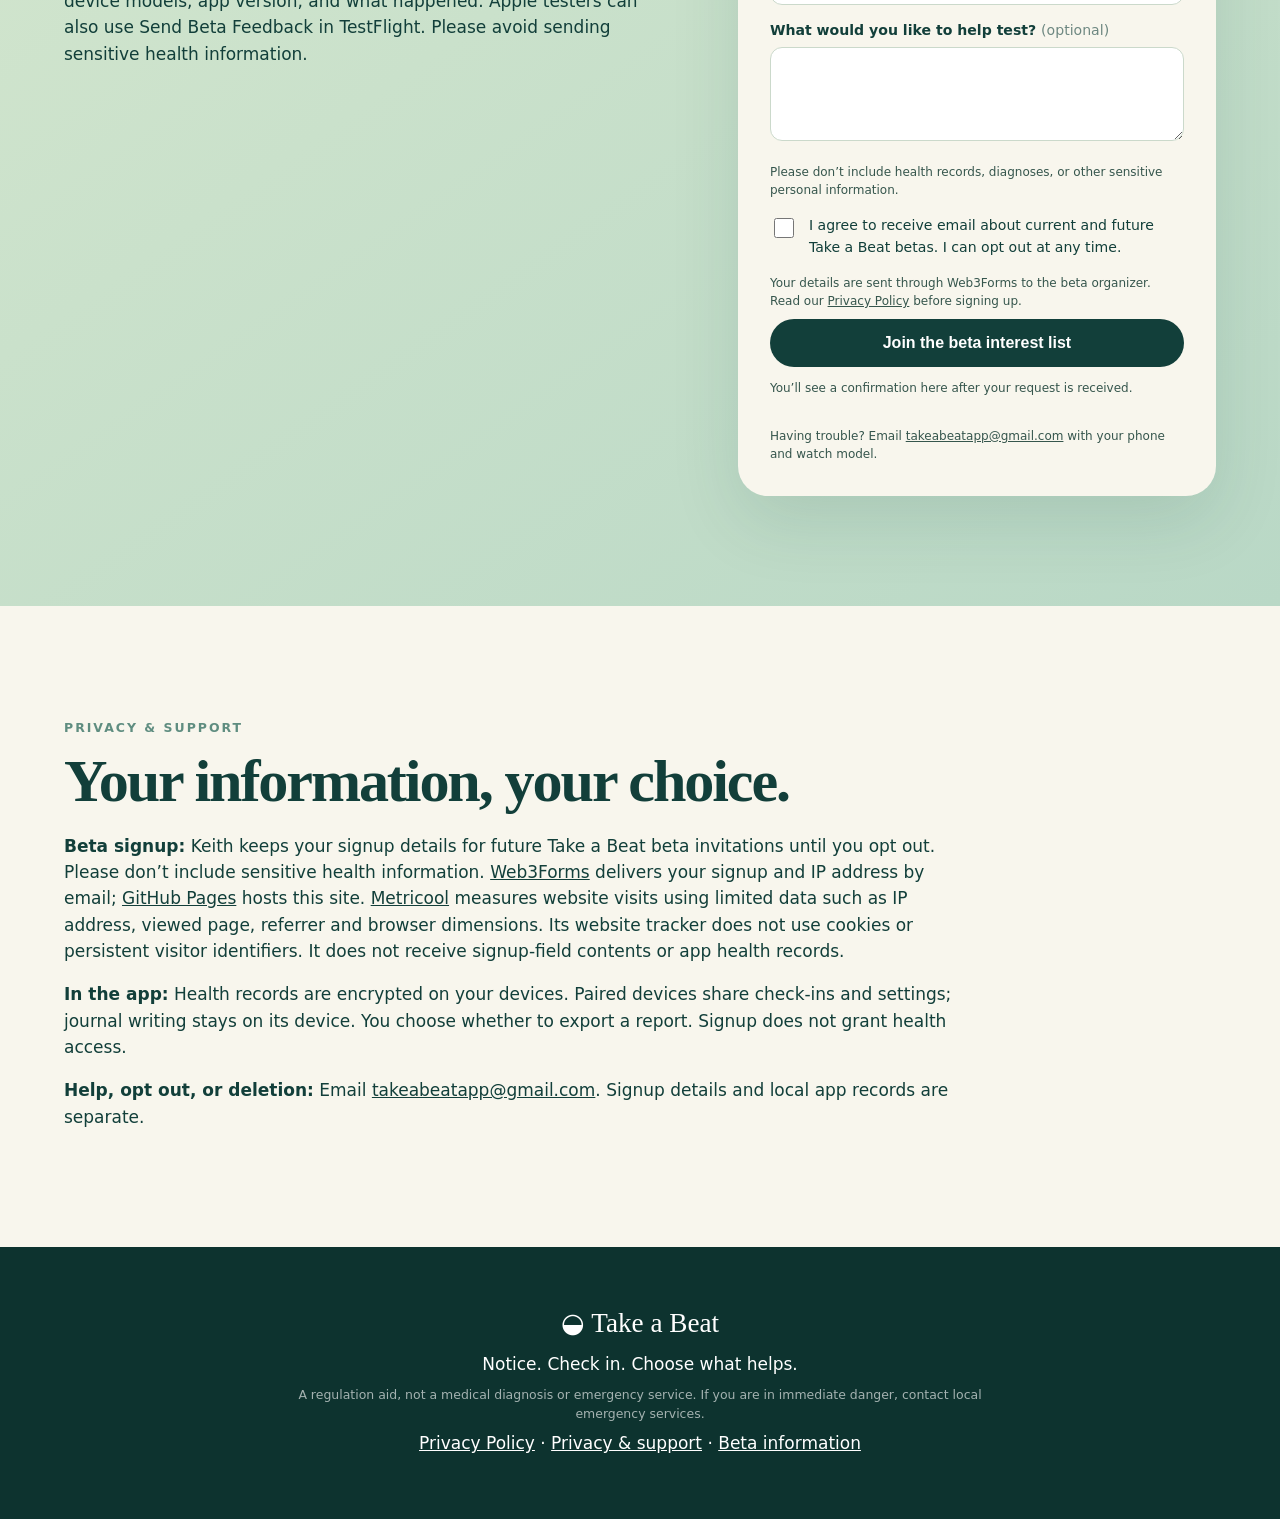
==== commit e6f0ad89: "Explain consented automatic beta reports and private email delivery" ====
--- a/index.html
+++ b/index.html
@@ -15,6 +15,7 @@
 <input type="hidden" name="redirect" value="https://web3forms.com/success">
 <input type="checkbox" name="botcheck" tabindex="-1" aria-hidden="true" style="display:none">
 <h3>Register your interest</h3><p>We’ll email you when a suitable beta is available. This is an interest list, not an immediate download or a guaranteed invitation.</p>
+<p class="formnote">If you join a beta that supports automatic reports, setup will ask you once whether to share daily diagnostics with Take A Beat LLC. Reports can include available heart rate, structured check-ins, and device diagnostics. Agree in the app to send reports automatically, or continue without sharing.</p>
 <label>Name<input required name="name" autocomplete="name" maxlength="100"></label>
 <label>Email<input required type="email" name="email" autocomplete="email" maxlength="254"></label>
 <div class="row"><label>Phone<select name="phone" required><option value="">Choose</option><option>iPhone</option><option>Android</option></select></label><label>Watch<select name="watch" required><option value="">Choose</option><option>Apple Watch</option><option>Galaxy Watch</option><option>Pixel Watch</option><option>Other Wear OS watch</option><option>Other / none</option></select></label></div>
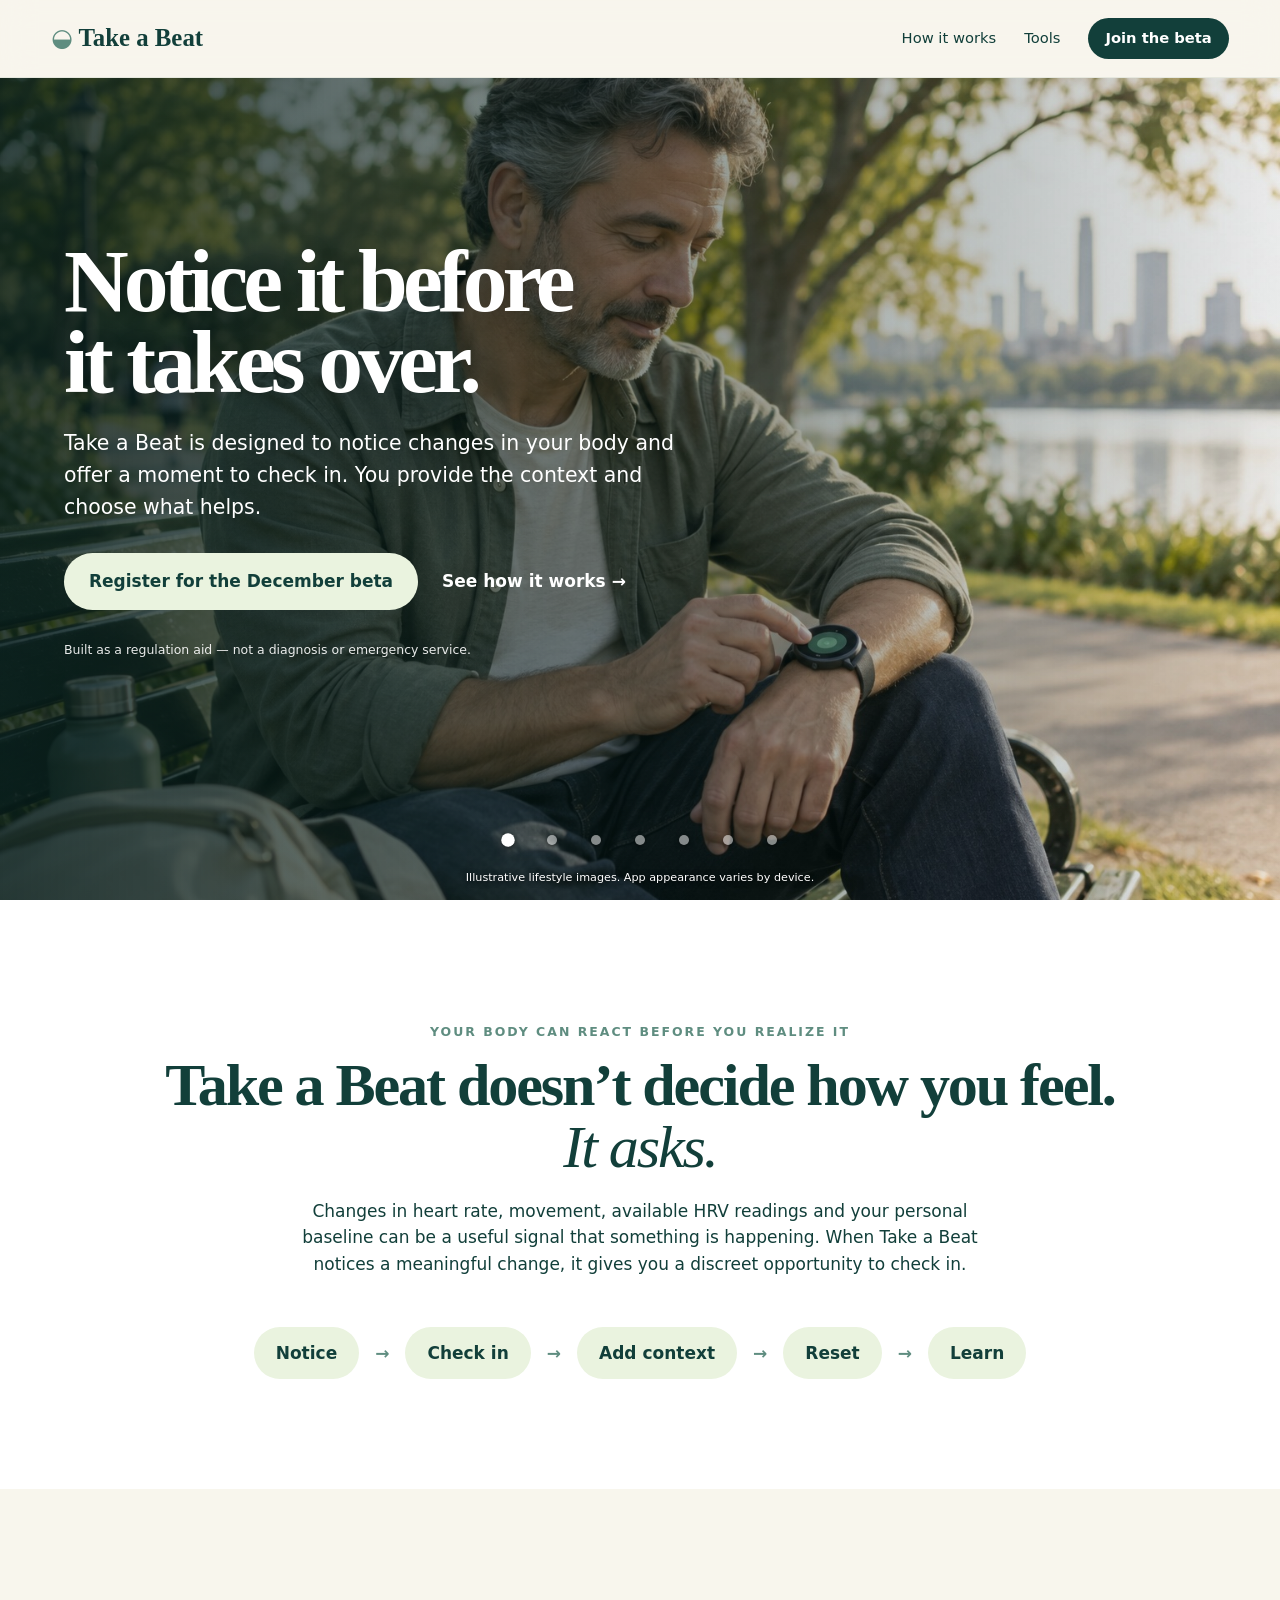
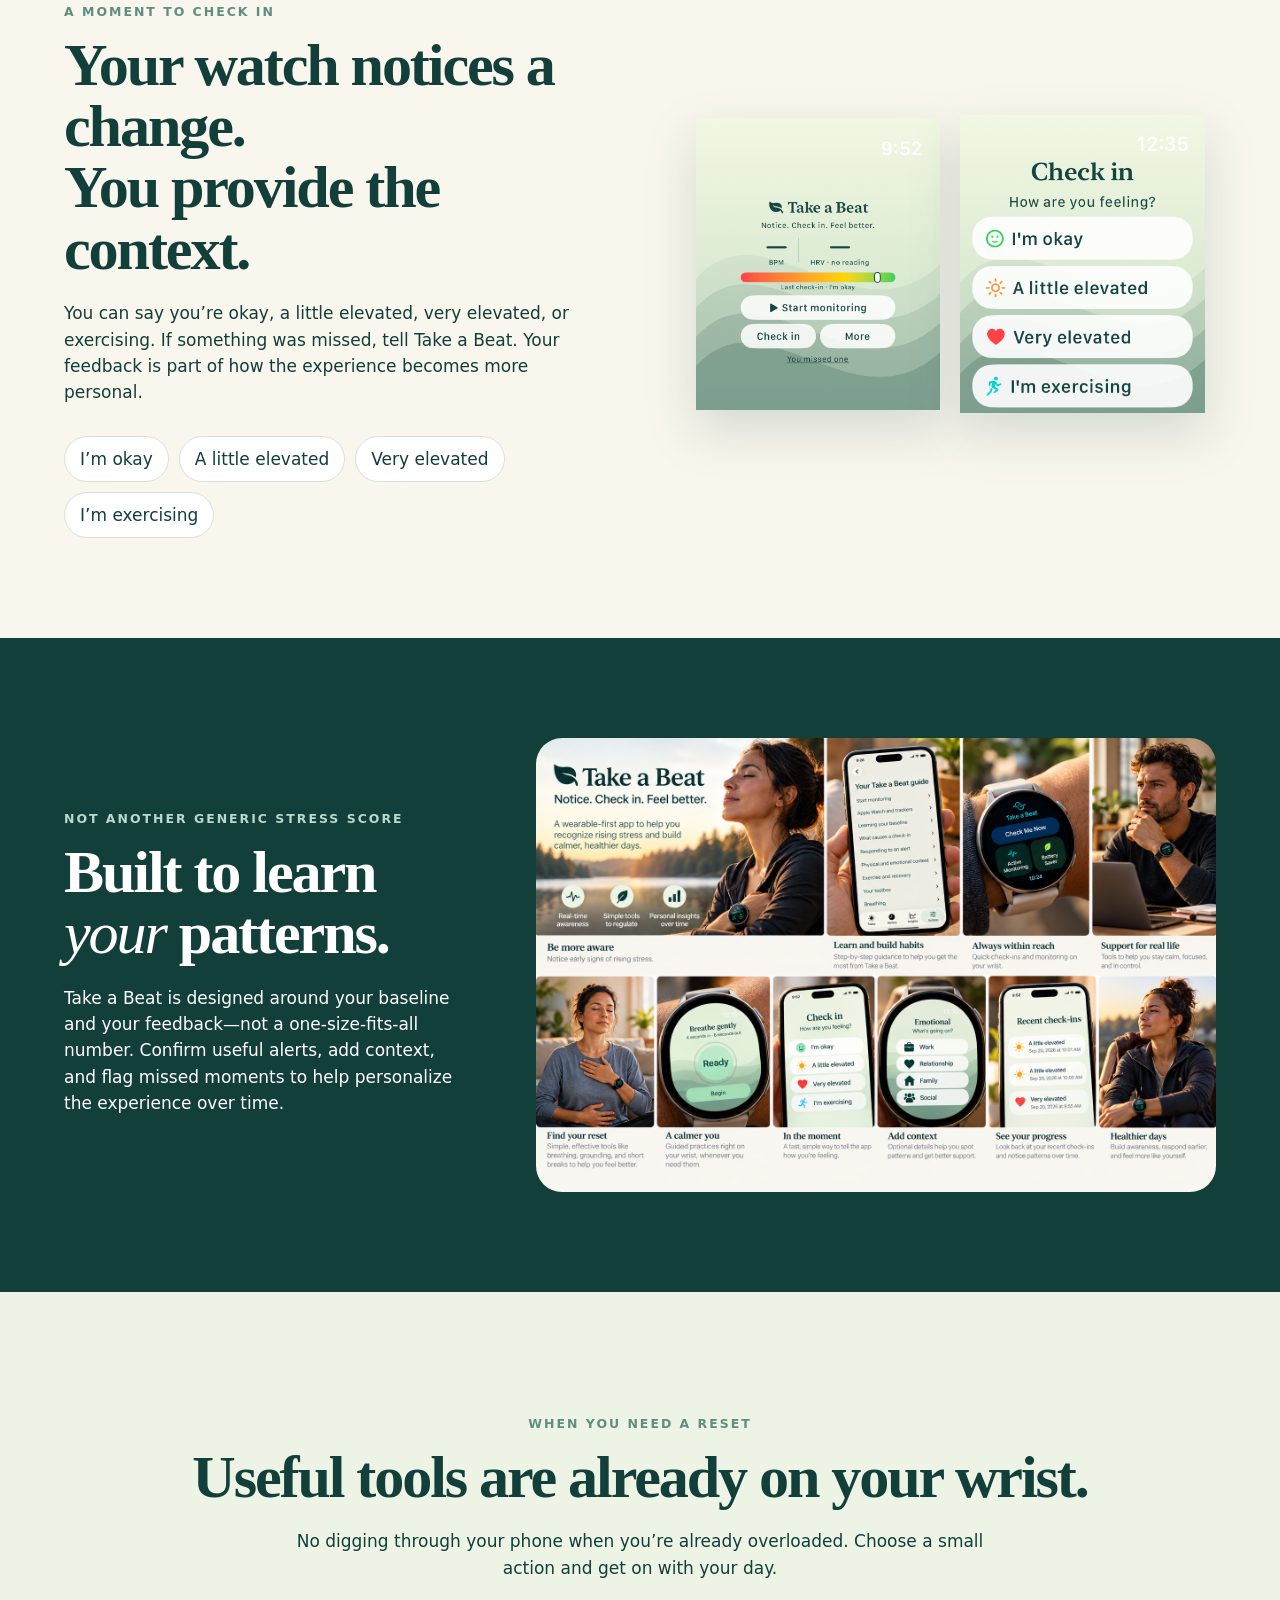
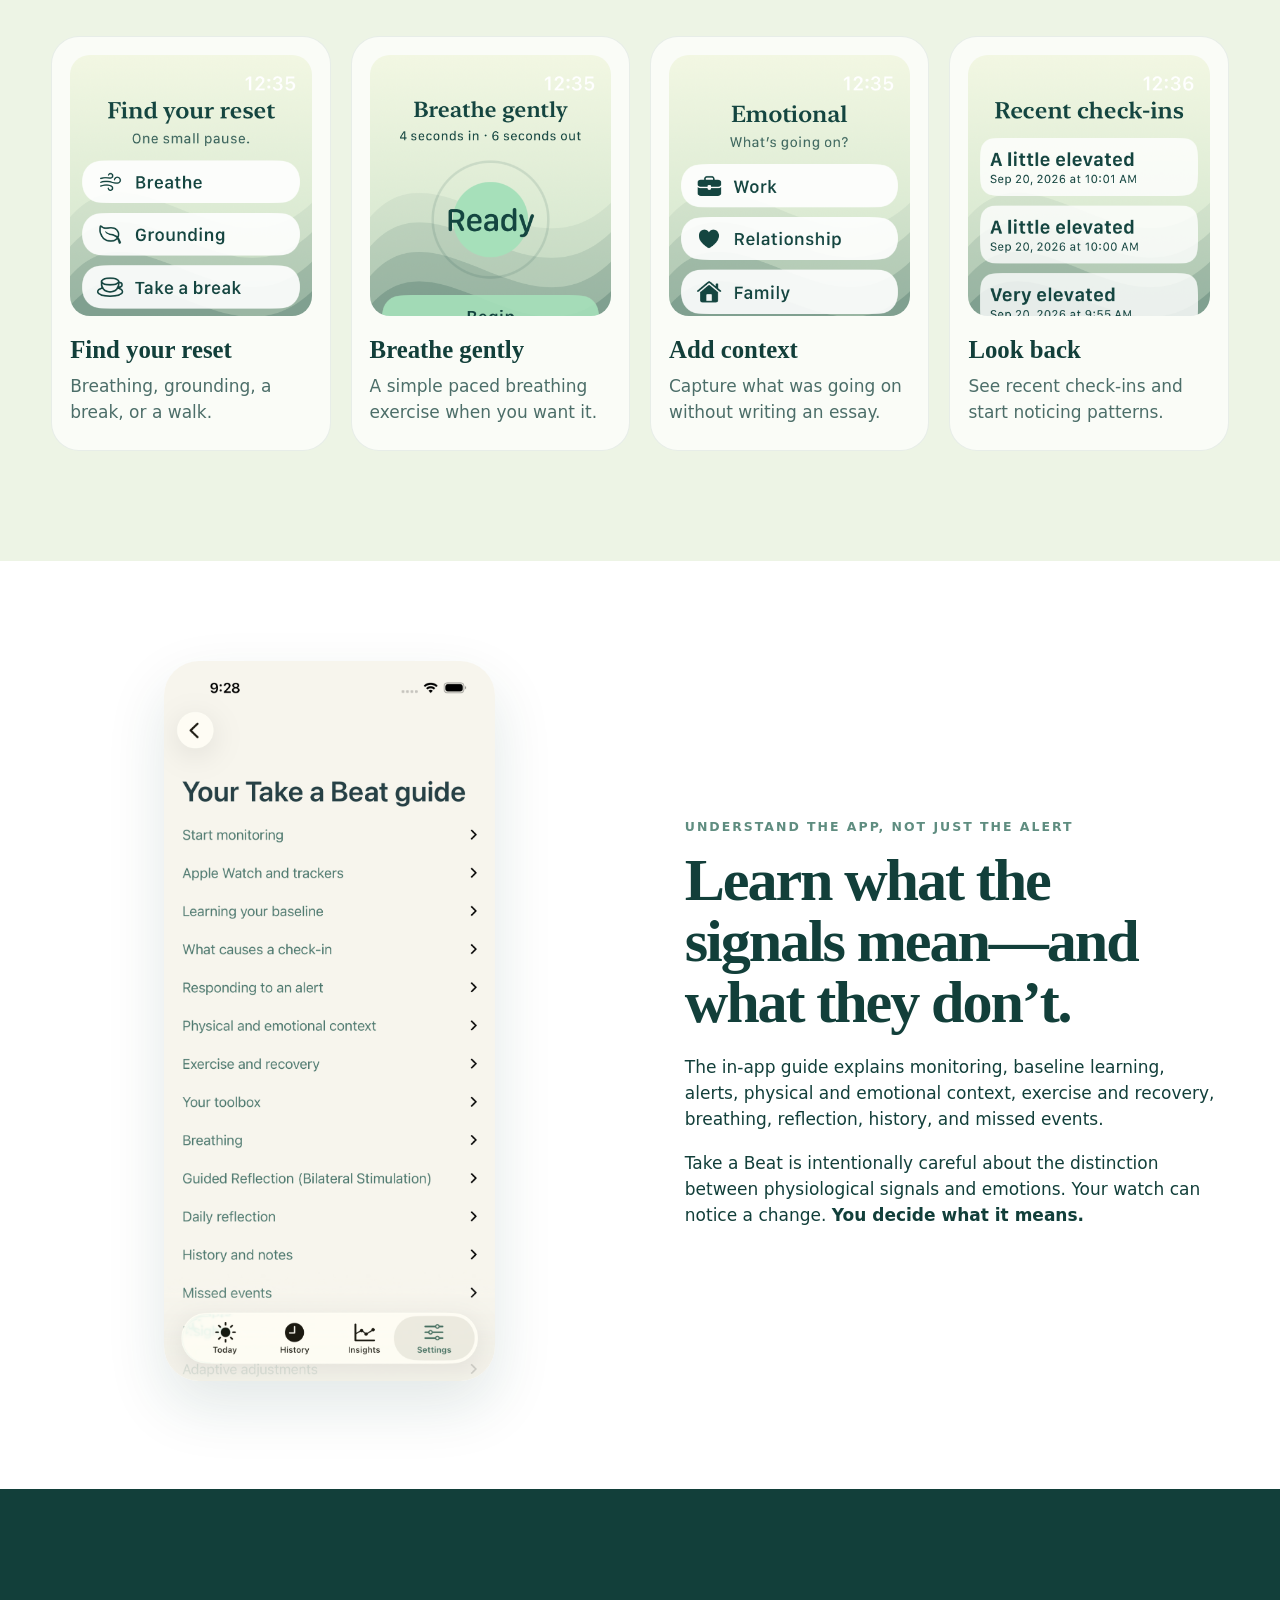
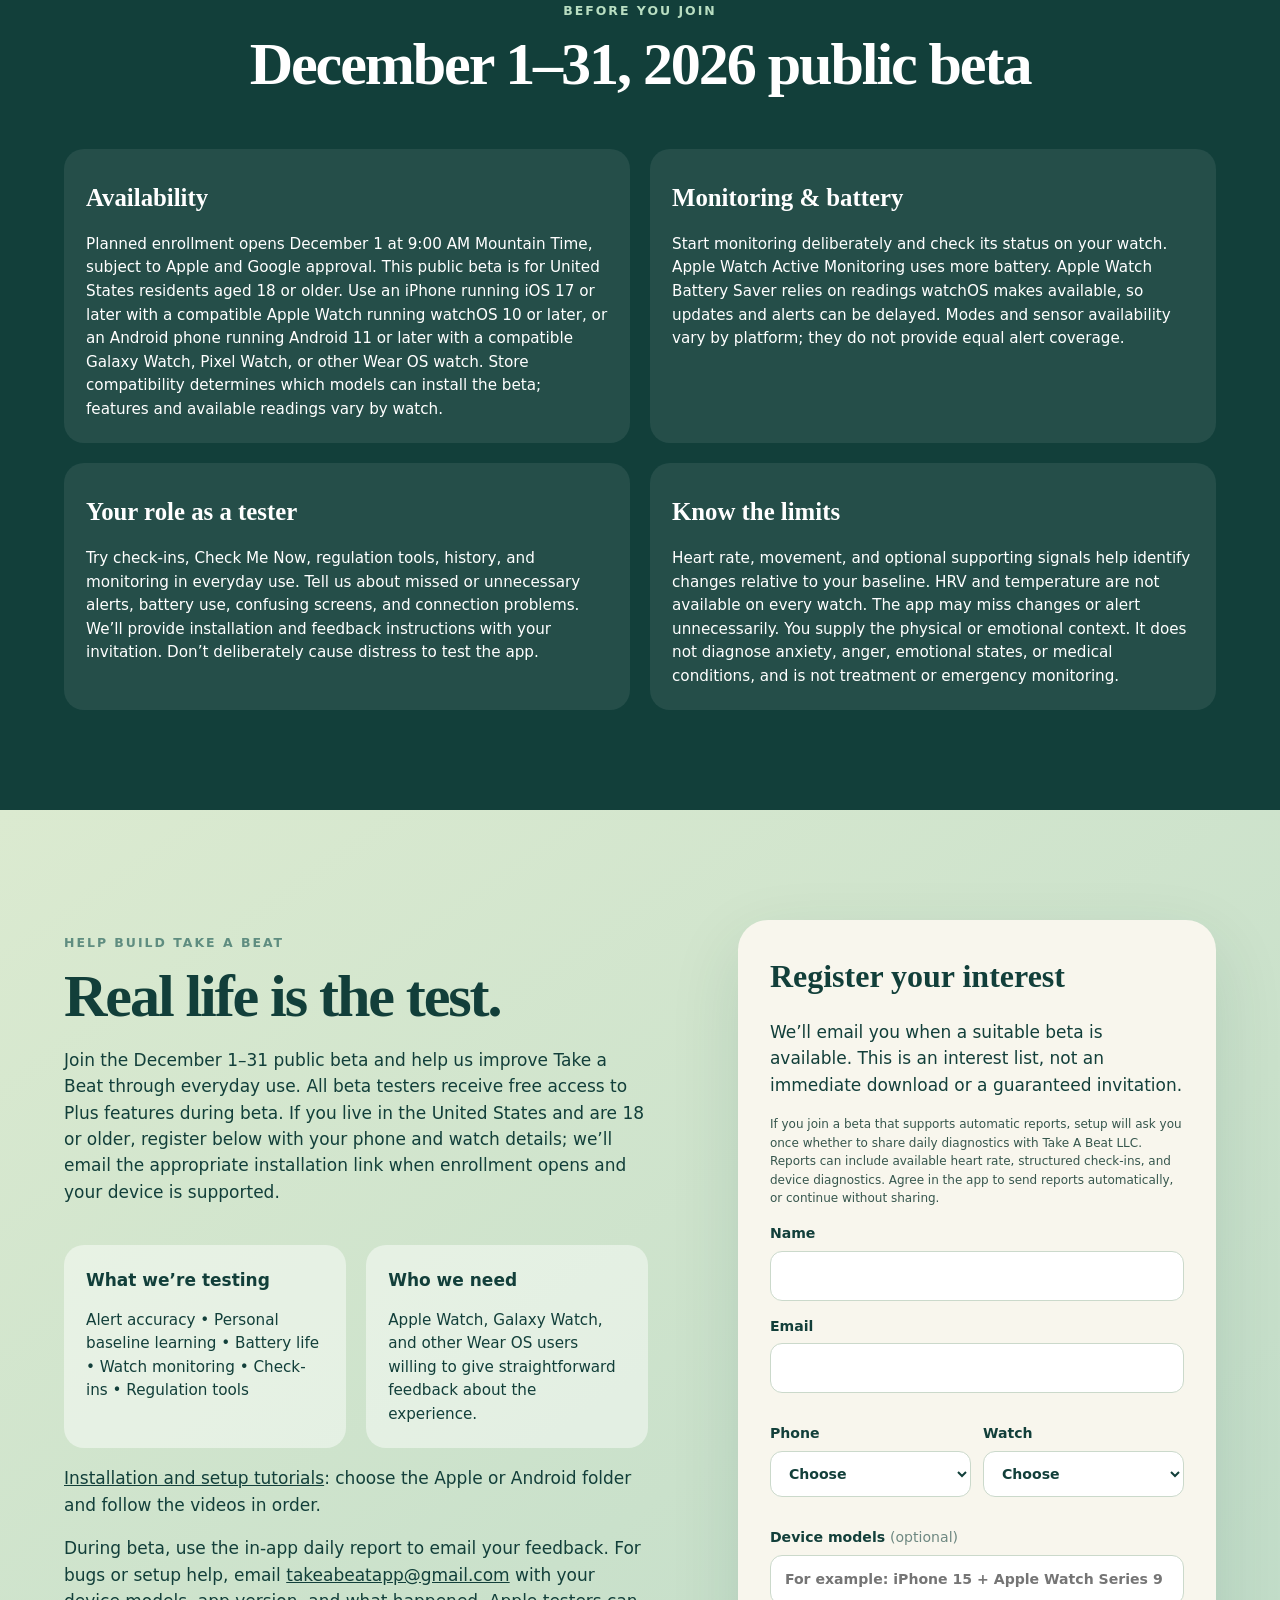
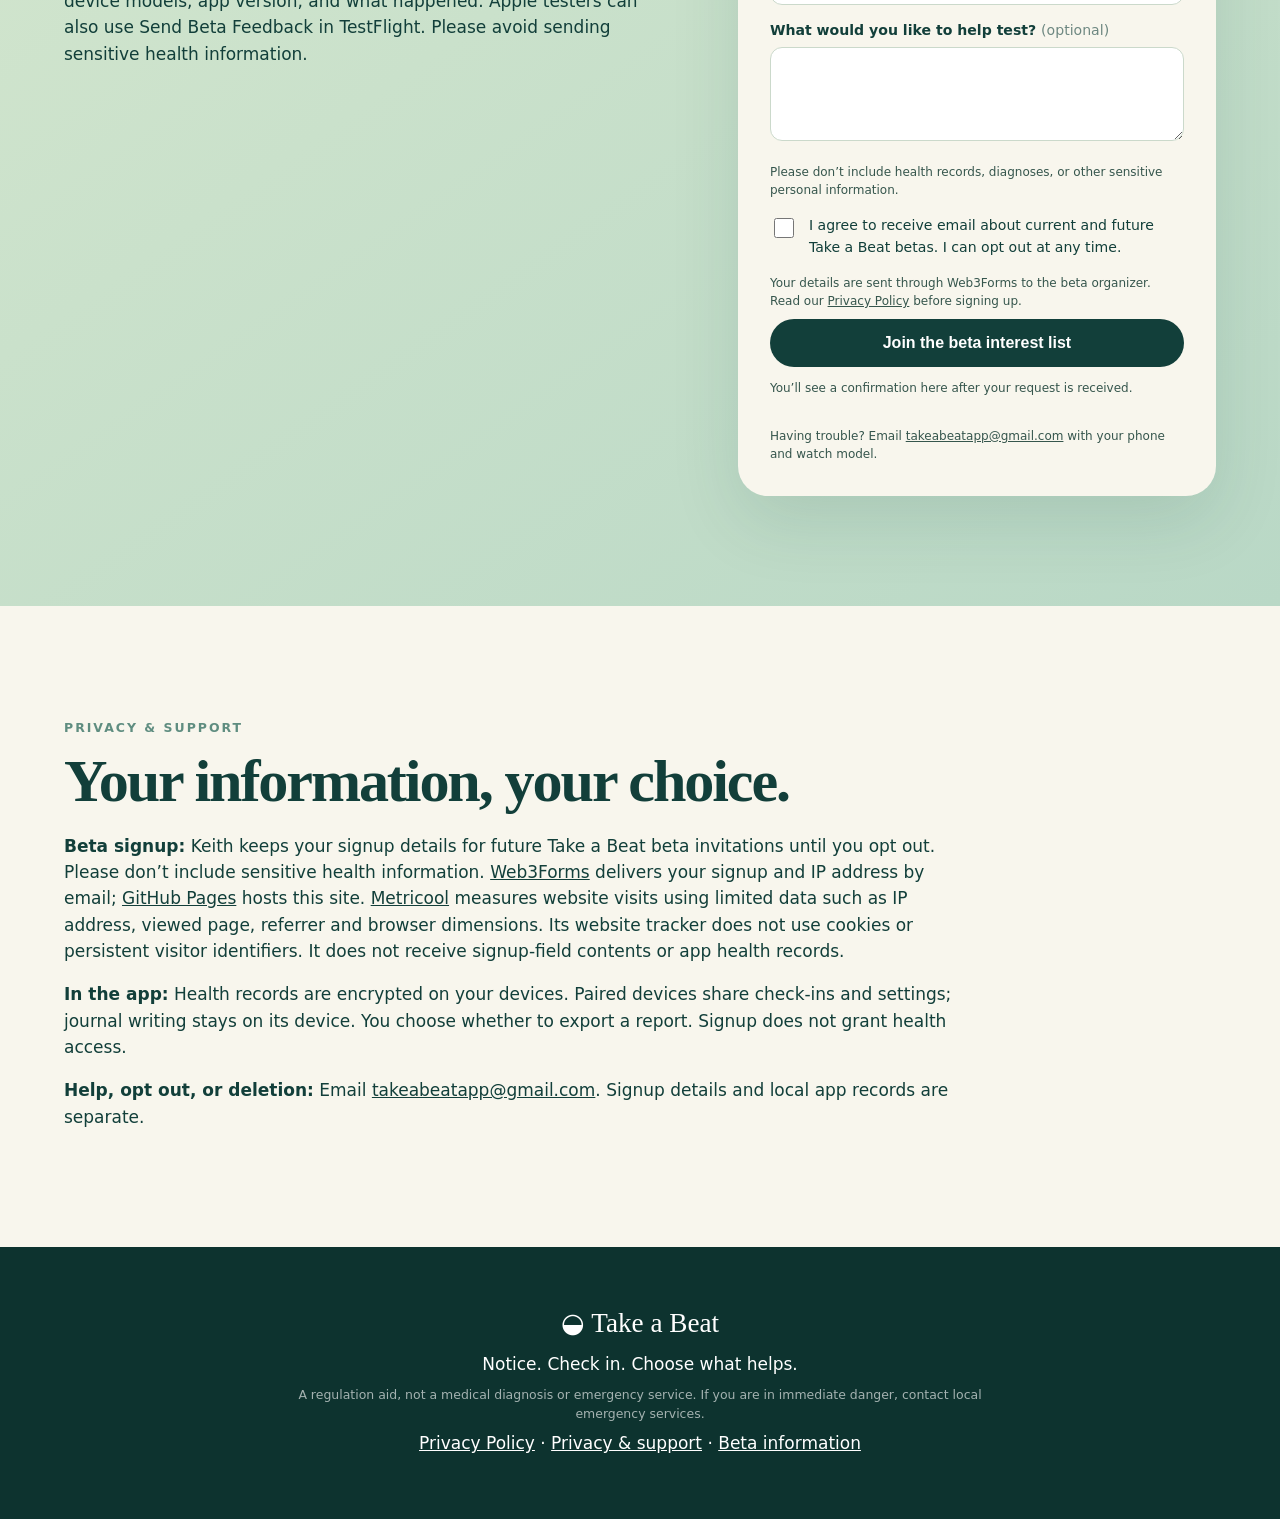
==== commit 72c63c4b: "Show a clear confirmation after beta signup" ====
--- a/index.html
+++ b/index.html
@@ -1,4 +1,41 @@
-<!doctype html><html lang="en"><head><meta charset="utf-8"><meta name="viewport" content="width=device-width,initial-scale=1"><meta name="theme-color" content="#eaf3df"><title>Take a Beat — December Public Beta</title><meta name="description" content="Take a Beat is a wearable-first regulation app that helps you notice rising physiological arousal, check in, and find what helps. Register for the December 1–31, 2026 public beta, with free Plus access during beta."><link rel="stylesheet" href="styles.css"><style>section[id]{scroll-margin-top:90px}a{color:inherit}input,select,textarea{min-width:0}.consent{display:flex;align-items:flex-start;gap:12px}.consent input{width:20px;height:20px;flex:0 0 20px;margin-top:3px}.consent span{opacity:1}.formnote{opacity:1;color:#36564d;overflow-wrap:anywhere}#formNote{min-height:3em}button:disabled{opacity:.65;cursor:wait}a:focus-visible,button:focus-visible,input:focus-visible,select:focus-visible,textarea:focus-visible{outline:3px solid #5f8d80;outline-offset:3px}#privacy{background:#edf4e5}#privacy p{max-width:900px}footer a{color:white}#beta-details .beta-grid{margin-top:0}@media(prefers-reduced-motion:reduce){html{scroll-behavior:auto}}@media(max-width:380px){header{padding:0 14px}header .brand{font-size:1.25rem}nav .pill.small{padding:9px 12px;font-size:.8rem}form{padding:22px}.beta{padding-left:16px;padding-right:16px}}.hero-carousel{min-width:0;overflow:hidden;border-radius:28px;background:#fff;box-shadow:0 24px 60px #123f3a18}.carousel-slide{margin:0}.carousel-slide[hidden]{display:none}.carousel-slide img{display:block;width:100%;height:auto;aspect-ratio:3/2;object-fit:cover}.carousel-slide figcaption{padding:22px 26px;min-height:128px}.carousel-slide strong{font-family:Georgia,serif;font-size:1.55rem}.carousel-slide p{margin:6px 0 0;font-size:1rem}.carousel-controls{display:flex;align-items:center;justify-content:center;gap:18px;padding:0 20px 14px}.carousel-controls button{border:1px solid #b8cfc1;border-radius:50px;background:#f8f6ed;color:#123f3a;min-width:44px;min-height:44px;font:inherit;cursor:pointer;padding:8px 14px}.carousel-note{font-size:.75rem;text-align:center;margin:0;padding:0 20px 18px;color:#466159}@media(max-width:560px){.carousel-slide figcaption{min-height:156px;padding:18px}.hero-carousel{border-radius:20px}}.hero{display:flex;flex-direction:column;gap:0;padding:0;min-height:0}.hero-copy{max-width:1100px;width:100%;padding:64px 5vw 42px;align-self:flex-start}.hero-copy h1{font-size:clamp(3.4rem,6vw,6rem)}.hero-carousel{width:100%;border-radius:0;box-shadow:none}.carousel-slides{display:flex;transition:transform 850ms cubic-bezier(.22,.61,.36,1);will-change:transform}.carousel-slide{flex:0 0 100%;min-width:0}.carousel-slide img{width:100%;height:clamp(340px,65vw,760px);aspect-ratio:auto;object-fit:cover;object-position:center}.carousel-slide figcaption{padding:24px 5vw;min-height:115px}.carousel-controls{padding-bottom:18px}.carousel-note{max-width:none}@media(max-width:560px){.hero-copy{padding:40px 22px 28px}.carousel-slide img{height:440px}.carousel-slide figcaption{padding:20px 22px;min-height:145px}}@media(prefers-reduced-motion:reduce){.carousel-slides{transition:none}}.hero{position:relative;isolation:isolate;min-height:calc(100svh - 78px);display:flex;justify-content:center;overflow:hidden;background:#123f3a}.hero-carousel{position:absolute;inset:0;z-index:-2;background:#123f3a}.carousel-slides,.carousel-slide{height:100%}.carousel-slide img{height:100%;width:100%;object-fit:cover;object-position:center}.carousel-slide figcaption{display:none}.hero::after{content:"";position:absolute;inset:0;z-index:-1;background:linear-gradient(90deg,rgba(8,31,28,.83),rgba(8,31,28,.48) 48%,rgba(8,31,28,.08))}.hero-copy{color:white;max-width:900px;padding:70px 5vw 150px}.hero-copy h1{font-size:clamp(3.6rem,7vw,7rem);text-shadow:0 2px 20px #0003}.hero-copy .lede{max-width:610px}.hero-copy .textlink{color:white}.hero-copy .pill{background:#eaf3df;color:#123f3a!important}.hero-copy .micro{opacity:.9}.carousel-controls{position:absolute;bottom:42px;right:4vw;padding:0;z-index:2;color:white}.carousel-controls button{background:rgba(248,246,237,.94)}.carousel-note{position:absolute;bottom:12px;right:4vw;padding:0;color:white;text-shadow:0 1px 6px #000;z-index:2;font-size:.7rem}.hero-carousel{z-index:auto;background:none}.carousel-slides{position:relative;z-index:-2}.hero-copy{pointer-events:none}.hero-copy a{pointer-events:auto}@media(max-width:560px){.hero{min-height:calc(100svh - 68px)}.hero-copy{padding:50px 22px 140px}.hero-copy h1{font-size:clamp(3.4rem,13vw,4.8rem)}.hero::after{background:linear-gradient(90deg,rgba(8,31,28,.84),rgba(8,31,28,.48))}.carousel-controls{right:auto;left:22px;bottom:48px;gap:12px}.carousel-note{right:auto;left:22px;bottom:16px;text-align:left;font-size:.62rem}.hero-copy .actions{margin:24px 0}}#beta-details{background:#123f3a;color:#fff}#beta-details .kicker{color:#b9dec2}#beta-details .beta-grid>div{background:rgba(255,255,255,.08)}#privacy{background:#f8f6ed}.carousel-controls{left:50%;right:auto;bottom:40px;transform:translateX(-50%);gap:4px}.carousel-controls .carousel-dot{position:relative;width:40px;height:40px;min-width:40px;min-height:40px;padding:0;border:0;background:transparent;border-radius:50%}.carousel-dot::after{content:"";position:absolute;width:10px;height:10px;left:15px;top:15px;border-radius:50%;background:rgba(255,255,255,.5);box-shadow:0 1px 4px #0008;transition:background .2s,transform .2s}.carousel-dot[aria-pressed="true"]::after{background:white;transform:scale(1.35)}.carousel-dot:hover::after{background:white}.carousel-note{left:0;right:0;text-align:center;bottom:14px;padding:0 12px}@media(max-width:560px){.carousel-controls{left:50%;right:auto;bottom:40px;gap:2px}.carousel-note{left:0;right:0;text-align:center;bottom:14px}}</style></head><body>
+<!doctype html><html lang="en"><head><meta charset="utf-8"><meta name="viewport" content="width=device-width,initial-scale=1"><meta name="theme-color" content="#eaf3df"><title>Take a Beat — December Public Beta</title><meta name="description" content="Take a Beat is a wearable-first regulation app that helps you notice rising physiological arousal, check in, and find what helps. Register for the December 1–31, 2026 public beta, with free Plus access during beta."><link rel="stylesheet" href="styles.css"><style>section[id]{scroll-margin-top:90px}a{color:inherit}input,select,textarea{min-width:0}.consent{display:flex;align-items:flex-start;gap:12px}.consent input{width:20px;height:20px;flex:0 0 20px;margin-top:3px}.consent span{opacity:1}.formnote{opacity:1;color:#36564d;overflow-wrap:anywhere}#formNote{min-height:3em}button:disabled{opacity:.65;cursor:wait}a:focus-visible,button:focus-visible,input:focus-visible,select:focus-visible,textarea:focus-visible{outline:3px solid #5f8d80;outline-offset:3px}#privacy{background:#edf4e5}#privacy p{max-width:900px}footer a{color:white}#beta-details .beta-grid{margin-top:0}@media(prefers-reduced-motion:reduce){html{scroll-behavior:auto}}@media(max-width:380px){header{padding:0 14px}header .brand{font-size:1.25rem}nav .pill.small{padding:9px 12px;font-size:.8rem}form{padding:22px}.beta{padding-left:16px;padding-right:16px}}.hero-carousel{min-width:0;overflow:hidden;border-radius:28px;background:#fff;box-shadow:0 24px 60px #123f3a18}.carousel-slide{margin:0}.carousel-slide[hidden]{display:none}.carousel-slide img{display:block;width:100%;height:auto;aspect-ratio:3/2;object-fit:cover}.carousel-slide figcaption{padding:22px 26px;min-height:128px}.carousel-slide strong{font-family:Georgia,serif;font-size:1.55rem}.carousel-slide p{margin:6px 0 0;font-size:1rem}.carousel-controls{display:flex;align-items:center;justify-content:center;gap:18px;padding:0 20px 14px}.carousel-controls button{border:1px solid #b8cfc1;border-radius:50px;background:#f8f6ed;color:#123f3a;min-width:44px;min-height:44px;font:inherit;cursor:pointer;padding:8px 14px}.carousel-note{font-size:.75rem;text-align:center;margin:0;padding:0 20px 18px;color:#466159}@media(max-width:560px){.carousel-slide figcaption{min-height:156px;padding:18px}.hero-carousel{border-radius:20px}}.hero{display:flex;flex-direction:column;gap:0;padding:0;min-height:0}.hero-copy{max-width:1100px;width:100%;padding:64px 5vw 42px;align-self:flex-start}.hero-copy h1{font-size:clamp(3.4rem,6vw,6rem)}.hero-carousel{width:100%;border-radius:0;box-shadow:none}.carousel-slides{display:flex;transition:transform 850ms cubic-bezier(.22,.61,.36,1);will-change:transform}.carousel-slide{flex:0 0 100%;min-width:0}.carousel-slide img{width:100%;height:clamp(340px,65vw,760px);aspect-ratio:auto;object-fit:cover;object-position:center}.carousel-slide figcaption{padding:24px 5vw;min-height:115px}.carousel-controls{padding-bottom:18px}.carousel-note{max-width:none}@media(max-width:560px){.hero-copy{padding:40px 22px 28px}.carousel-slide img{height:440px}.carousel-slide figcaption{padding:20px 22px;min-height:145px}}@media(prefers-reduced-motion:reduce){.carousel-slides{transition:none}}.hero{position:relative;isolation:isolate;min-height:calc(100svh - 78px);display:flex;justify-content:center;overflow:hidden;background:#123f3a}.hero-carousel{position:absolute;inset:0;z-index:-2;background:#123f3a}.carousel-slides,.carousel-slide{height:100%}.carousel-slide img{height:100%;width:100%;object-fit:cover;object-position:center}.carousel-slide figcaption{display:none}.hero::after{content:"";position:absolute;inset:0;z-index:-1;background:linear-gradient(90deg,rgba(8,31,28,.83),rgba(8,31,28,.48) 48%,rgba(8,31,28,.08))}.hero-copy{color:white;max-width:900px;padding:70px 5vw 150px}.hero-copy h1{font-size:clamp(3.6rem,7vw,7rem);text-shadow:0 2px 20px #0003}.hero-copy .lede{max-width:610px}.hero-copy .textlink{color:white}.hero-copy .pill{background:#eaf3df;color:#123f3a!important}.hero-copy .micro{opacity:.9}.carousel-controls{position:absolute;bottom:42px;right:4vw;padding:0;z-index:2;color:white}.carousel-controls button{background:rgba(248,246,237,.94)}.carousel-note{position:absolute;bottom:12px;right:4vw;padding:0;color:white;text-shadow:0 1px 6px #000;z-index:2;font-size:.7rem}.hero-carousel{z-index:auto;background:none}.carousel-slides{position:relative;z-index:-2}.hero-copy{pointer-events:none}.hero-copy a{pointer-events:auto}@media(max-width:560px){.hero{min-height:calc(100svh - 68px)}.hero-copy{padding:50px 22px 140px}.hero-copy h1{font-size:clamp(3.4rem,13vw,4.8rem)}.hero::after{background:linear-gradient(90deg,rgba(8,31,28,.84),rgba(8,31,28,.48))}.carousel-controls{right:auto;left:22px;bottom:48px;gap:12px}.carousel-note{right:auto;left:22px;bottom:16px;text-align:left;font-size:.62rem}.hero-copy .actions{margin:24px 0}}#beta-details{background:#123f3a;color:#fff}#beta-details .kicker{color:#b9dec2}#beta-details .beta-grid>div{background:rgba(255,255,255,.08)}#privacy{background:#f8f6ed}.carousel-controls{left:50%;right:auto;bottom:40px;transform:translateX(-50%);gap:4px}.carousel-controls .carousel-dot{position:relative;width:40px;height:40px;min-width:40px;min-height:40px;padding:0;border:0;background:transparent;border-radius:50%}.carousel-dot::after{content:"";position:absolute;width:10px;height:10px;left:15px;top:15px;border-radius:50%;background:rgba(255,255,255,.5);box-shadow:0 1px 4px #0008;transition:background .2s,transform .2s}.carousel-dot[aria-pressed="true"]::after{background:white;transform:scale(1.35)}.carousel-dot:hover::after{background:white}.carousel-note{left:0;right:0;text-align:center;bottom:14px;padding:0 12px}@media(max-width:560px){.carousel-controls{left:50%;right:auto;bottom:40px;gap:2px}.carousel-note{left:0;right:0;text-align:center;bottom:14px}}
+.signup-panel { min-width: 0; }
+.signup-confirmation {
+  background: var(--cream);
+  border: 2px solid var(--sage);
+  border-radius: 30px;
+  padding: 36px 32px;
+  box-shadow: 0 25px 70px rgba(18, 63, 58, .12);
+}
+.signup-confirmation[hidden], #betaForm[hidden] { display: none; }
+.signup-check {
+  display: grid;
+  place-items: center;
+  width: 64px;
+  height: 64px;
+  border-radius: 50%;
+  background: var(--ink);
+  color: white;
+  font-size: 2rem;
+  font-weight: 700;
+}
+.signup-confirmation h3 {
+  font-size: clamp(2rem, 4vw, 2.8rem);
+  line-height: 1.1;
+  margin: .35em 0;
+}
+.signup-confirmation strong { overflow-wrap: anywhere; }
+#formNote[data-state="error"] {
+  background: #fff0ed;
+  border: 1px solid #c88e83;
+  border-radius: 12px;
+  padding: 14px;
+  color: #7b2920;
+}
+@media (max-width: 560px) {
+  .signup-confirmation { padding: 28px 22px; }
+}
+</style></head><body>
 <header><a class="brand" href="#top"><span class="leaf">◒</span> Take a Beat</a><nav><a href="#how">How it works</a><a href="#tools">Tools</a><a class="pill small" href="#beta">Join the beta</a></nav></header>
 <main id="top">
 <section class="hero"><div class="hero-copy"><h1>Notice it before<br>it takes over.</h1><p class="lede">Take a Beat is designed to notice changes in your body and offer a moment to check in. You provide the context and choose what helps.</p><div class="actions"><a class="pill" href="#beta">Register for the December beta</a><a class="textlink" href="#how">See how it works →</a></div><p class="micro">Built as a regulation aid — not a diagnosis or emergency service.</p></div><div class="hero-carousel" role="region" aria-roledescription="carousel" aria-label="Everyday moments with Take a Beat"><div class="carousel-slides"><figure class="carousel-slide" role="group" aria-roledescription="slide" aria-label="1 of 7"><img src="assets/carousel-photo-02.jpg" alt="Man checking his smartwatch on a park bench" width="1536" height="1024" fetchpriority="high"><figcaption><strong>Pause wherever you are</strong><p>A check-in can fit into an ordinary moment in your day.</p></figcaption></figure><figure class="carousel-slide" aria-hidden="true" role="group" aria-roledescription="slide" aria-label="2 of 7"><img src="assets/carousel-photo-10.jpg" alt="Woman in a blue blouse checking her smartwatch at work" width="1536" height="1024" loading="lazy"><figcaption><strong>Make room for a check-in</strong><p>You provide the context for changes your watch notices.</p></figcaption></figure><figure class="carousel-slide" aria-hidden="true" role="group" aria-roledescription="slide" aria-label="3 of 7"><img src="assets/carousel-photo-09.jpg" alt="Two adults reviewing an illustrative report in a therapist’s office" width="1536" height="1024" loading="lazy"><figcaption><strong>Bring your own perspective</strong><p>Choose to share an exported report with someone who supports you.</p></figcaption></figure><figure class="carousel-slide" aria-hidden="true" role="group" aria-roledescription="slide" aria-label="4 of 7"><img src="assets/carousel-photo-12.jpg" alt="Woman meditating in a bright room with a smartwatch on her wrist" width="1536" height="1024" loading="lazy"><figcaption><strong>Take a quiet moment</strong><p>Make space for a pause, alongside the regulation tools you choose.</p></figcaption></figure><figure class="carousel-slide" aria-hidden="true" role="group" aria-roledescription="slide" aria-label="5 of 7"><img src="assets/carousel-photo-11.jpg" alt="Man in a mustard sweater taking a quiet pause outdoors" width="1536" height="1024" loading="lazy"><figcaption><strong>Reconnect with the present</strong><p>Take a pause and notice your surroundings.</p></figcaption></figure><figure class="carousel-slide" aria-hidden="true" role="group" aria-roledescription="slide" aria-label="6 of 7"><img src="assets/carousel-photo-07.jpg" alt="Woman reviewing her phone on a park bench" width="1536" height="1024" loading="lazy"><figcaption><strong>Look back at your day</strong><p>Review recent check-ins and add your own perspective.</p></figcaption></figure><figure class="carousel-slide" aria-hidden="true" role="group" aria-roledescription="slide" aria-label="7 of 7"><img src="assets/carousel-photo-01.jpg" alt="Woman checking her smartwatch at a desk" width="1536" height="1024" loading="lazy"><figcaption><strong>A moment to check in</strong><p>Notice a change, then tell Take a Beat how you’re doing.</p></figcaption></figure></div><div class="carousel-controls" aria-label="Choose carousel image"><button type="button" class="carousel-dot" aria-label="Show image 1" aria-pressed="true"></button><button type="button" class="carousel-dot" aria-label="Show image 2" aria-pressed="false"></button><button type="button" class="carousel-dot" aria-label="Show image 3" aria-pressed="false"></button><button type="button" class="carousel-dot" aria-label="Show image 4" aria-pressed="false"></button><button type="button" class="carousel-dot" aria-label="Show image 5" aria-pressed="false"></button><button type="button" class="carousel-dot" aria-label="Show image 6" aria-pressed="false"></button><button type="button" class="carousel-dot" aria-label="Show image 7" aria-pressed="false"></button></div><p class="carousel-note">Illustrative lifestyle images. App appearance varies by device.</p></div></section>
@@ -8,7 +45,7 @@
 <section id="tools" class="tools"><div class="sectionhead"><p class="kicker">WHEN YOU NEED A RESET</p><h2>Useful tools are already on your wrist.</h2><p>No digging through your phone when you’re already overloaded. Choose a small action and get on with your day.</p></div><div class="cards"><article><img src="assets/04-watch-regulate.png" alt="Reset choices"><h3>Find your reset</h3><p>Breathing, grounding, a break, or a walk.</p></article><article><img src="assets/05-watch-breathing.png" alt="Guided breathing"><h3>Breathe gently</h3><p>A simple paced breathing exercise when you want it.</p></article><article><img src="assets/03-watch-emotional.png" alt="Emotional context"><h3>Add context</h3><p>Capture what was going on without writing an essay.</p></article><article><img src="assets/07-watch-history.png" alt="Recent check-ins"><h3>Look back</h3><p>See recent check-ins and start noticing patterns.</p></article></div></section>
 <section class="guide split"><div class="phone"><img src="assets/09-iphone-full-guide.png" alt="Take a Beat guide on iPhone"></div><div><p class="kicker">UNDERSTAND THE APP, NOT JUST THE ALERT</p><h2>Learn what the signals mean—and what they don’t.</h2><p>The in-app guide explains monitoring, baseline learning, alerts, physical and emotional context, exercise and recovery, breathing, reflection, history, and missed events.</p><p>Take a Beat is intentionally careful about the distinction between physiological signals and emotions. Your watch can notice a change. <strong>You decide what it means.</strong></p></div></section>
 <section id="beta-details" class="guide"><div class="sectionhead"><p class="kicker">BEFORE YOU JOIN</p><h2>December 1–31, 2026 public beta</h2></div><div class="beta-grid"><div><h3>Availability</h3><p>Planned enrollment opens December 1 at 9:00 AM Mountain Time, subject to Apple and Google approval. This public beta is for United States residents aged 18 or older. Use an iPhone running iOS 17 or later with a compatible Apple Watch running watchOS 10 or later, or an Android phone running Android 11 or later with a compatible Galaxy Watch, Pixel Watch, or other Wear OS watch. Store compatibility determines which models can install the beta; features and available readings vary by watch.</p></div><div><h3>Monitoring &amp; battery</h3><p>Start monitoring deliberately and check its status on your watch. Apple Watch Active Monitoring uses more battery. Apple Watch Battery Saver relies on readings watchOS makes available, so updates and alerts can be delayed. Modes and sensor availability vary by platform; they do not provide equal alert coverage.</p></div><div><h3>Your role as a tester</h3><p>Try check-ins, Check Me Now, regulation tools, history, and monitoring in everyday use. Tell us about missed or unnecessary alerts, battery use, confusing screens, and connection problems. We’ll provide installation and feedback instructions with your invitation. Don’t deliberately cause distress to test the app.</p></div><div><h3>Know the limits</h3><p>Heart rate, movement, and optional supporting signals help identify changes relative to your baseline. HRV and temperature are not available on every watch. The app may miss changes or alert unnecessarily. You supply the physical or emotional context. It does not diagnose anxiety, anger, emotional states, or medical conditions, and is not treatment or emergency monitoring.</p></div></div></section>
-<section id="beta" class="beta"><div class="beta-copy"><p class="kicker">HELP BUILD TAKE A BEAT</p><h2>Real life is the test.</h2><p>Join the December 1–31 public beta and help us improve Take a Beat through everyday use. All beta testers receive free access to Plus features during beta. If you live in the United States and are 18 or older, register below with your phone and watch details; we’ll email the appropriate installation link when enrollment opens and your device is supported.</p><div class="beta-grid"><div><strong>What we’re testing</strong><p>Alert accuracy • Personal baseline learning • Battery life • Watch monitoring • Check-ins • Regulation tools</p></div><div><strong>Who we need</strong><p>Apple Watch, Galaxy Watch, and other Wear OS users willing to give straightforward feedback about the experience.</p></div></div><p><a href="https://drive.google.com/drive/folders/1Sku57oaBv4H0CPN8j2H9BnzhtlaKST1j?usp=sharing">Installation and setup tutorials</a>: choose the Apple or Android folder and follow the videos in order.</p><p>During beta, use the in-app daily report to email your feedback. For bugs or setup help, email <a href="mailto:takeabeatapp@gmail.com?subject=Take%20a%20Beat%20beta%20feedback">takeabeatapp@gmail.com</a> with your device models, app version, and what happened. Apple testers can also use Send Beta Feedback in TestFlight. Please avoid sending sensitive health information.</p></div><form id="betaForm" action="https://api.web3forms.com/submit" method="POST" aria-describedby="signupPrivacy formNote">
+<section id="beta" class="beta"><div class="beta-copy"><p class="kicker">HELP BUILD TAKE A BEAT</p><h2>Real life is the test.</h2><p>Join the December 1–31 public beta and help us improve Take a Beat through everyday use. All beta testers receive free access to Plus features during beta. If you live in the United States and are 18 or older, register below with your phone and watch details; we’ll email the appropriate installation link when enrollment opens and your device is supported.</p><div class="beta-grid"><div><strong>What we’re testing</strong><p>Alert accuracy • Personal baseline learning • Battery life • Watch monitoring • Check-ins • Regulation tools</p></div><div><strong>Who we need</strong><p>Apple Watch, Galaxy Watch, and other Wear OS users willing to give straightforward feedback about the experience.</p></div></div><p><a href="https://drive.google.com/drive/folders/1Sku57oaBv4H0CPN8j2H9BnzhtlaKST1j?usp=sharing">Installation and setup tutorials</a>: choose the Apple or Android folder and follow the videos in order.</p><p>During beta, use the in-app daily report to email your feedback. For bugs or setup help, email <a href="mailto:takeabeatapp@gmail.com?subject=Take%20a%20Beat%20beta%20feedback">takeabeatapp@gmail.com</a> with your device models, app version, and what happened. Apple testers can also use Send Beta Feedback in TestFlight. Please avoid sending sensitive health information.</p></div><div class="signup-panel"><form id="betaForm" action="https://api.web3forms.com/submit" method="POST" aria-describedby="signupPrivacy formNote">
 <input type="hidden" name="access_key" value="a676a0c0-c93c-42a9-9e8c-c7f882204193">
 <input type="hidden" name="subject" value="New Take a Beat Beta Signup">
 <input type="hidden" name="from_name" value="Take a Beat Website">
@@ -26,23 +63,34 @@
 <button class="pill" type="submit">Join the beta interest list</button><p id="formNote" class="formnote" role="status" aria-live="polite" aria-atomic="true" tabindex="-1">You’ll see a confirmation here after your request is received.</p>
 <noscript><p class="formnote">Submitting opens the signup service’s confirmation page. Return here to continue browsing.</p></noscript>
 <p class="formnote">Having trouble? Email <a href="mailto:takeabeatapp@gmail.com?subject=Take%20a%20Beat%20beta%20interest">takeabeatapp@gmail.com</a> with your phone and watch model.</p>
-</form></section>
+</form>
+<section id="signupConfirmation" class="signup-confirmation" aria-labelledby="signupConfirmationTitle" hidden>
+<div class="signup-check" aria-hidden="true">✓</div>
+<p class="kicker">SIGNUP RECEIVED</p>
+<h3 id="signupConfirmationTitle" tabindex="-1">You’re on the list!</h3>
+<p>Thanks for signing up for the Take a Beat beta. We’ll email <strong id="signupEmail"></strong> when a suitable beta is available.</p>
+<p>No need to sign up again.</p>
+</section></div></section>
 <section id="privacy" class="guide"><p class="kicker">PRIVACY &amp; SUPPORT</p><h2>Your information, your choice.</h2><p><strong>Beta signup:</strong> Keith keeps your signup details for future Take a Beat beta invitations until you opt out. Please don’t include sensitive health information. <a href="https://web3forms.com/privacy">Web3Forms</a> delivers your signup and IP address by email; <a href="https://docs.github.com/en/site-policy/privacy-policies/github-general-privacy-statement">GitHub Pages</a> hosts this site. <a href="https://metricool.com/privacy-policy/">Metricool</a> measures website visits using limited data such as IP address, viewed page, referrer and browser dimensions. Its website tracker does not use cookies or persistent visitor identifiers. It does not receive signup-field contents or app health records.</p><p><strong>In the app:</strong> Health records are encrypted on your devices. Paired devices share check-ins and settings; journal writing stays on its device. You choose whether to export a report. Signup does not grant health access.</p><p><strong>Help, opt out, or deletion:</strong> Email <a href="mailto:takeabeatapp@gmail.com">takeabeatapp@gmail.com</a>. Signup details and local app records are separate.</p></section>
 </main><footer><div class="brand">◒ Take a Beat</div><p>Notice. Check in. Choose what helps.</p><p class="micro">A regulation aid, not a medical diagnosis or emergency service. If you are in immediate danger, contact local emergency services.</p><p><a href="privacy.html">Privacy Policy</a> · <a href="#privacy">Privacy &amp; support</a> · <a href="#beta-details">Beta information</a></p></footer><script>
 (() => {
   const form = document.getElementById('betaForm');
   const note = document.getElementById('formNote');
   const button = form.querySelector('button[type="submit"]');
+  const confirmation = document.getElementById('signupConfirmation');
+  const confirmationTitle = document.getElementById('signupConfirmationTitle');
+  const confirmationEmail = document.getElementById('signupEmail');
   let pending = false;
   form.addEventListener('submit', async (event) => {
     event.preventDefault();
-    if (pending || !form.reportValidity()) return;
+    if (pending || form.hidden || !form.reportValidity()) return;
     const payload = new FormData(form);
     payload.delete('redirect');
     pending = true;
     button.disabled = true;
     button.textContent = 'Sending…';
     form.setAttribute('aria-busy', 'true');
+    delete note.dataset.state;
     note.textContent = 'Sending your beta interest request…';
     const controller = new AbortController();
     const timeout = setTimeout(() => controller.abort(), 20000);
@@ -50,9 +98,12 @@
       const response = await fetch(form.action, { method: 'POST', body: payload, headers: { Accept: 'application/json' }, signal: controller.signal });
       const result = await response.json();
       if (!response.ok || result.success !== true) throw new Error('Submission not confirmed');
+      confirmationEmail.textContent = String(payload.get('email') || '').trim();
       form.reset();
-      note.textContent = 'Thank you — your beta interest request was received. We’ll email you when a suitable beta is available. This does not guarantee an invitation.';
+      form.hidden = true;
+      confirmation.hidden = false;
     } catch (error) {
+      note.dataset.state = 'error';
       note.textContent = 'We couldn’t confirm your request. Your entries are still here. Please check your connection and try again, or email takeabeatapp@gmail.com. If a connection timed out, your first request may already have arrived.';
     } finally {
       clearTimeout(timeout);
@@ -60,7 +111,12 @@
       button.disabled = false;
       button.textContent = 'Join the beta interest list';
       form.removeAttribute('aria-busy');
-      note.focus();
+      if (confirmation.hidden) {
+        note.focus();
+      } else {
+        confirmation.scrollIntoView({ block: 'start' });
+        confirmationTitle.focus({ preventScroll: true });
+      }
     }
   });
 })();
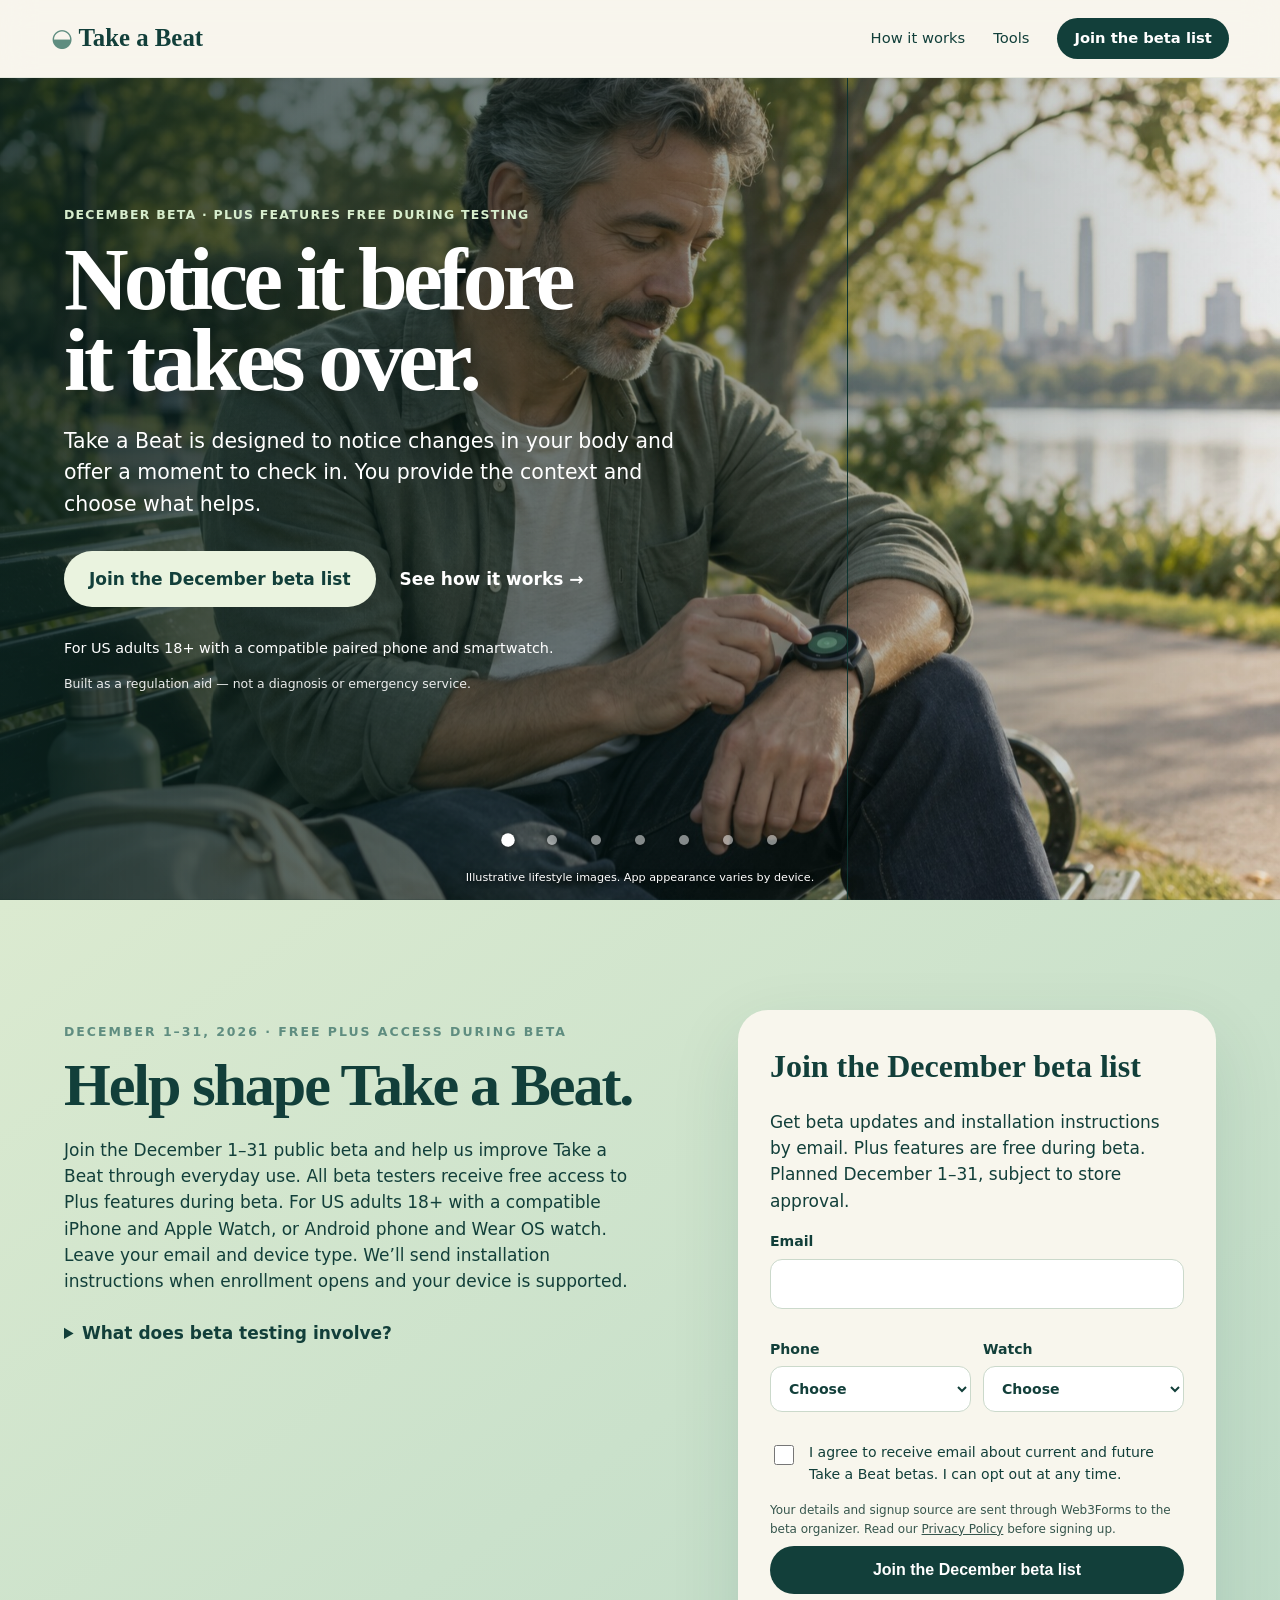
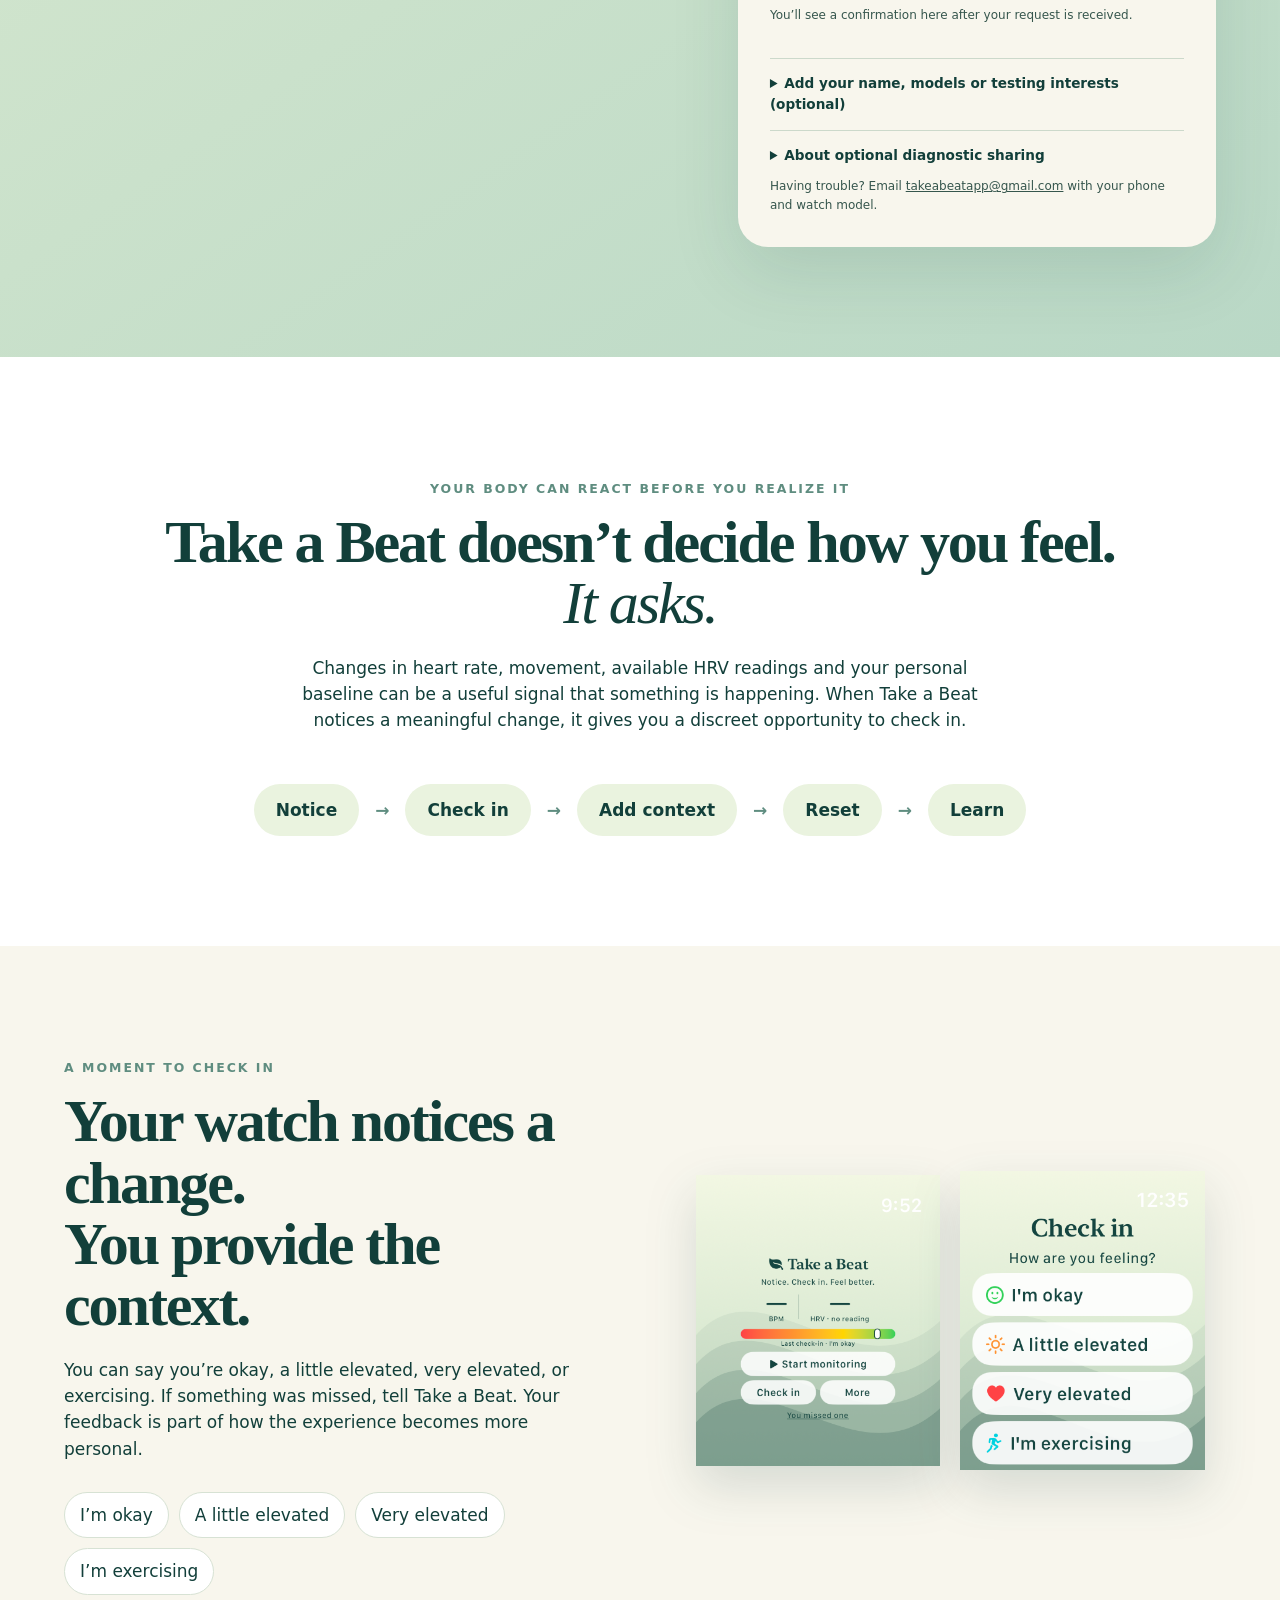
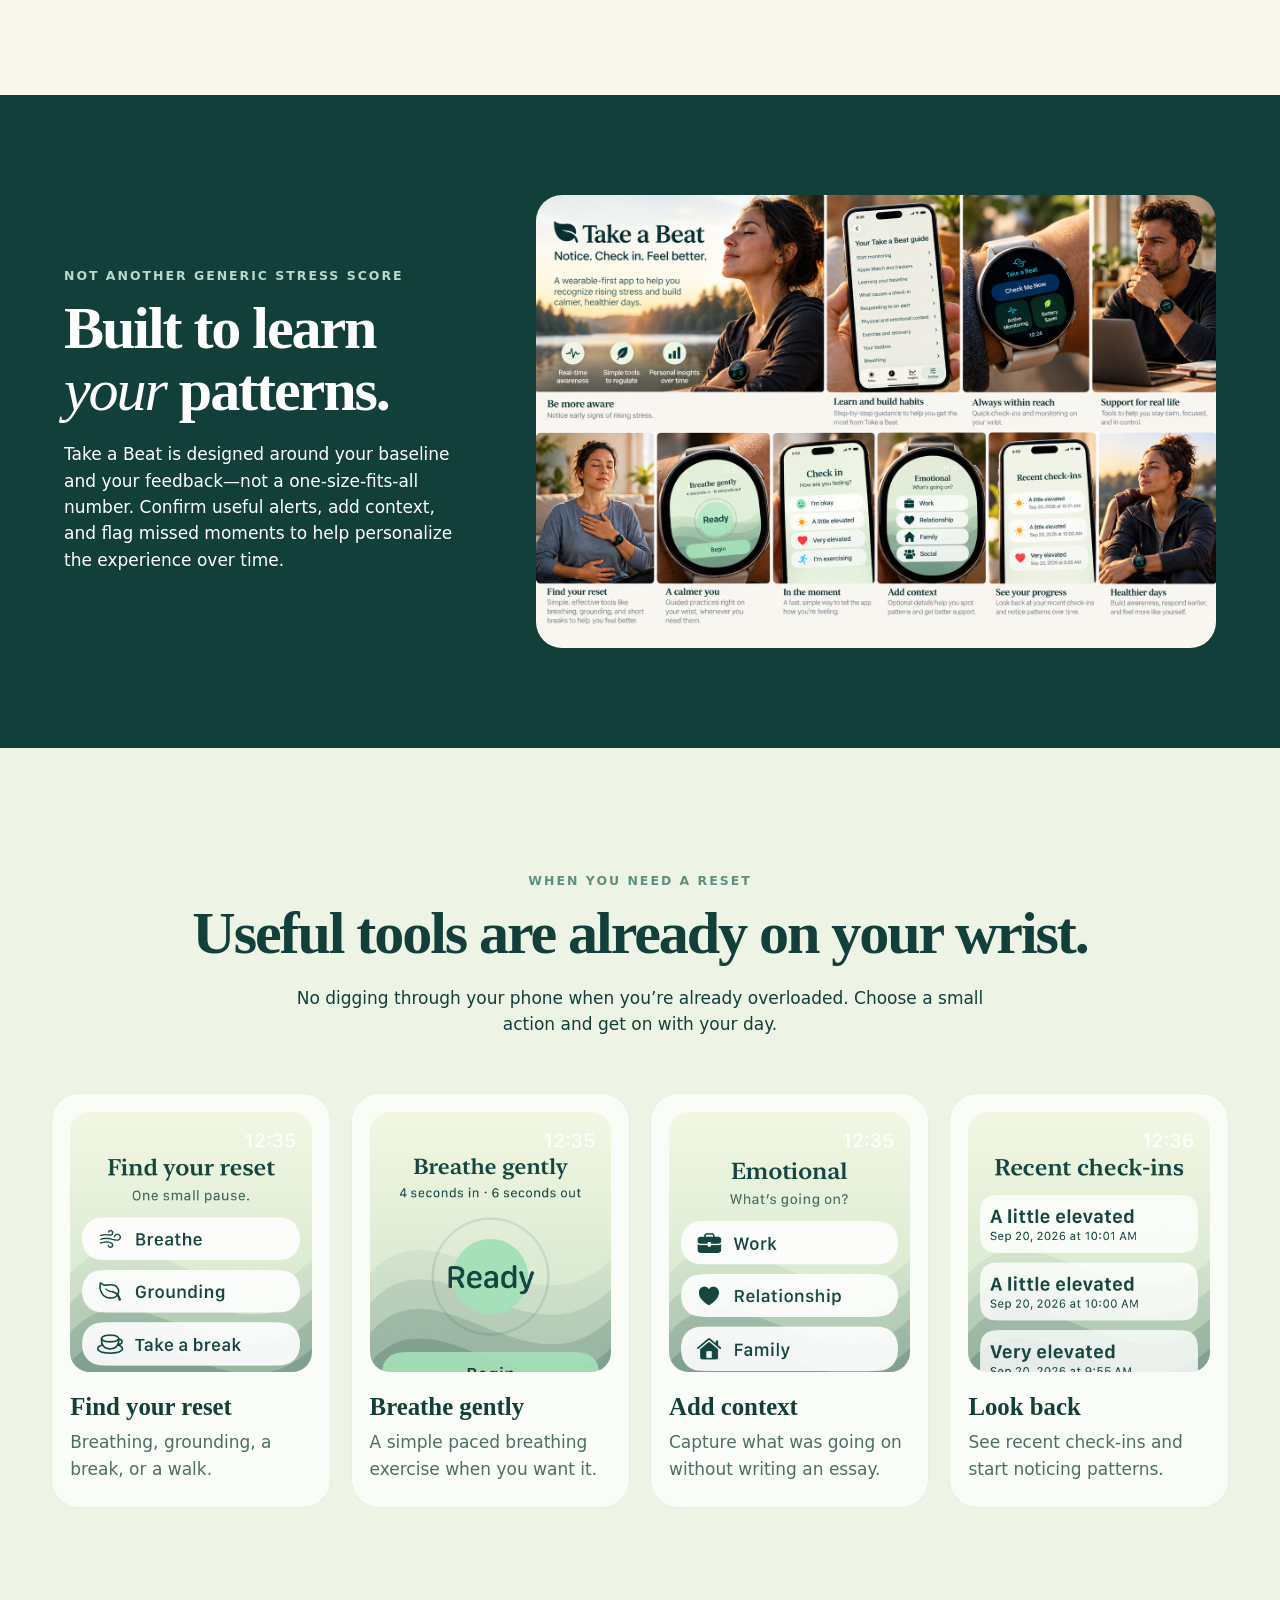
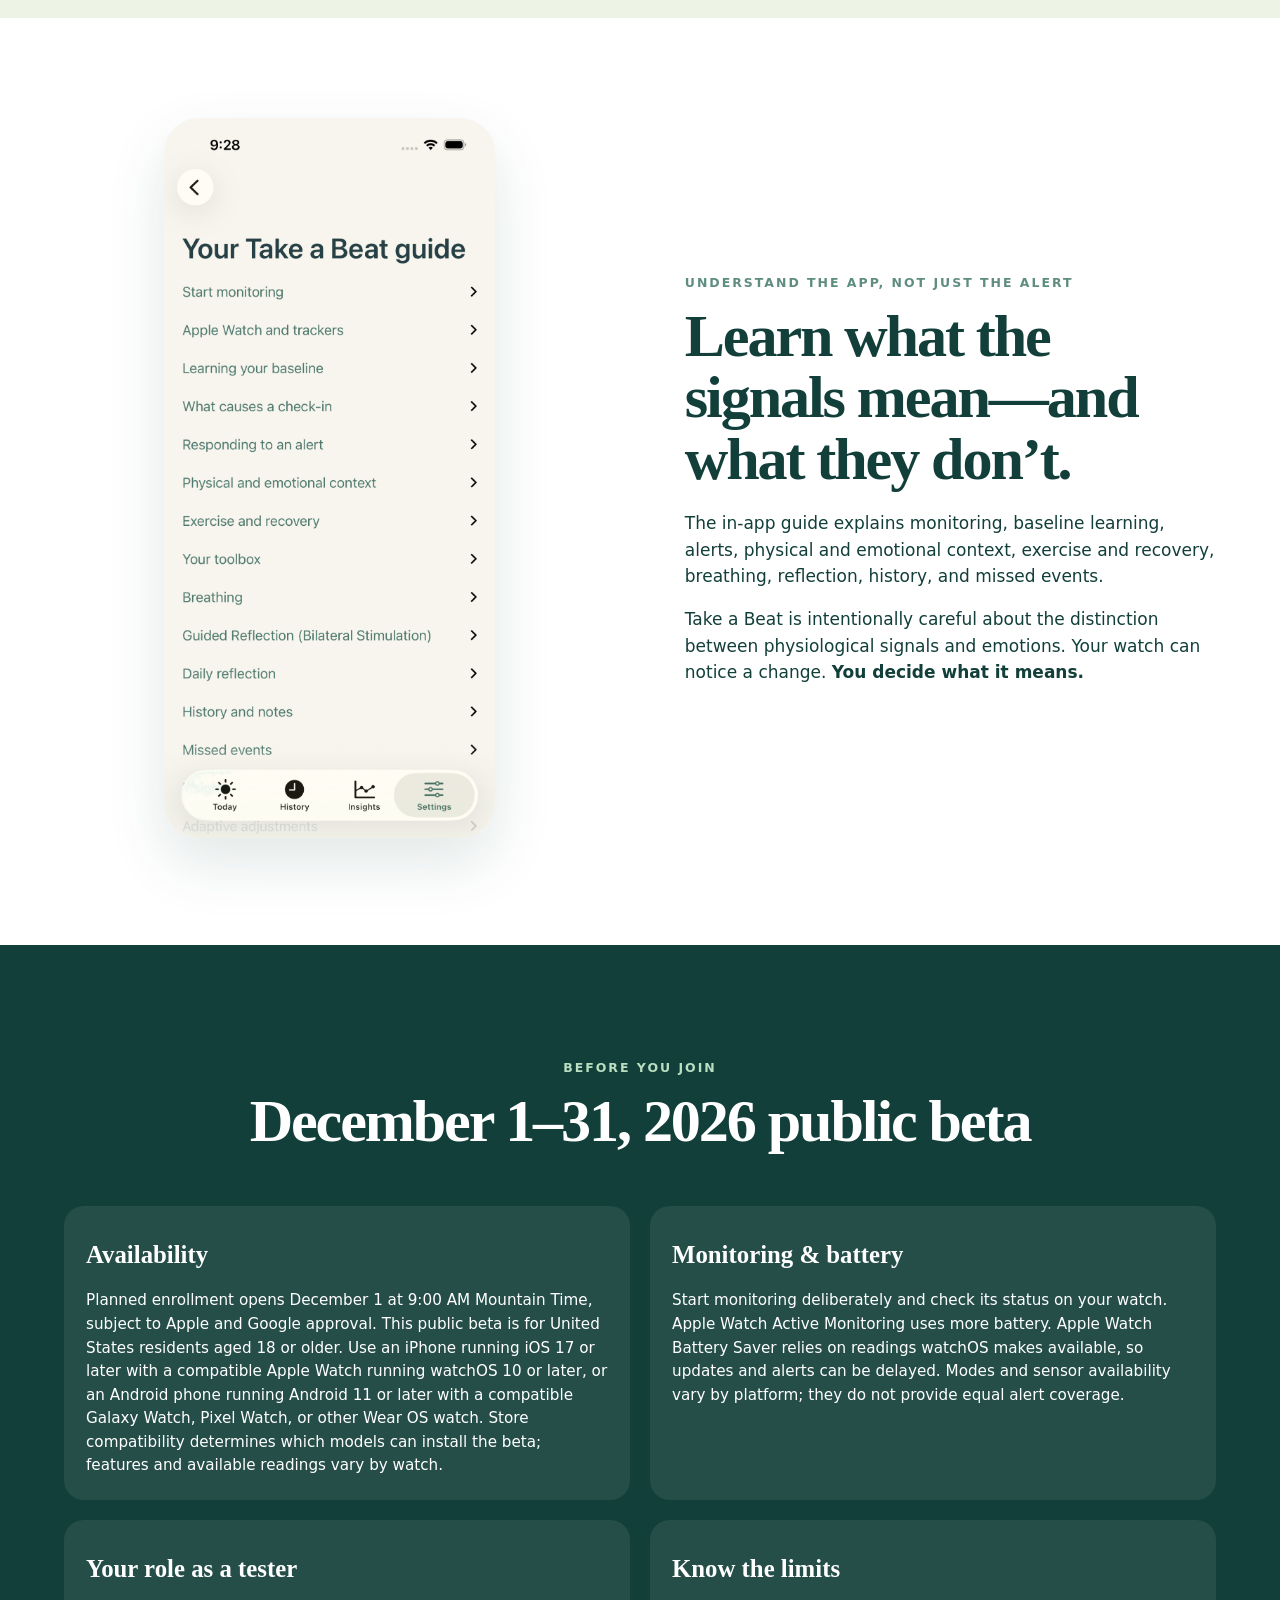
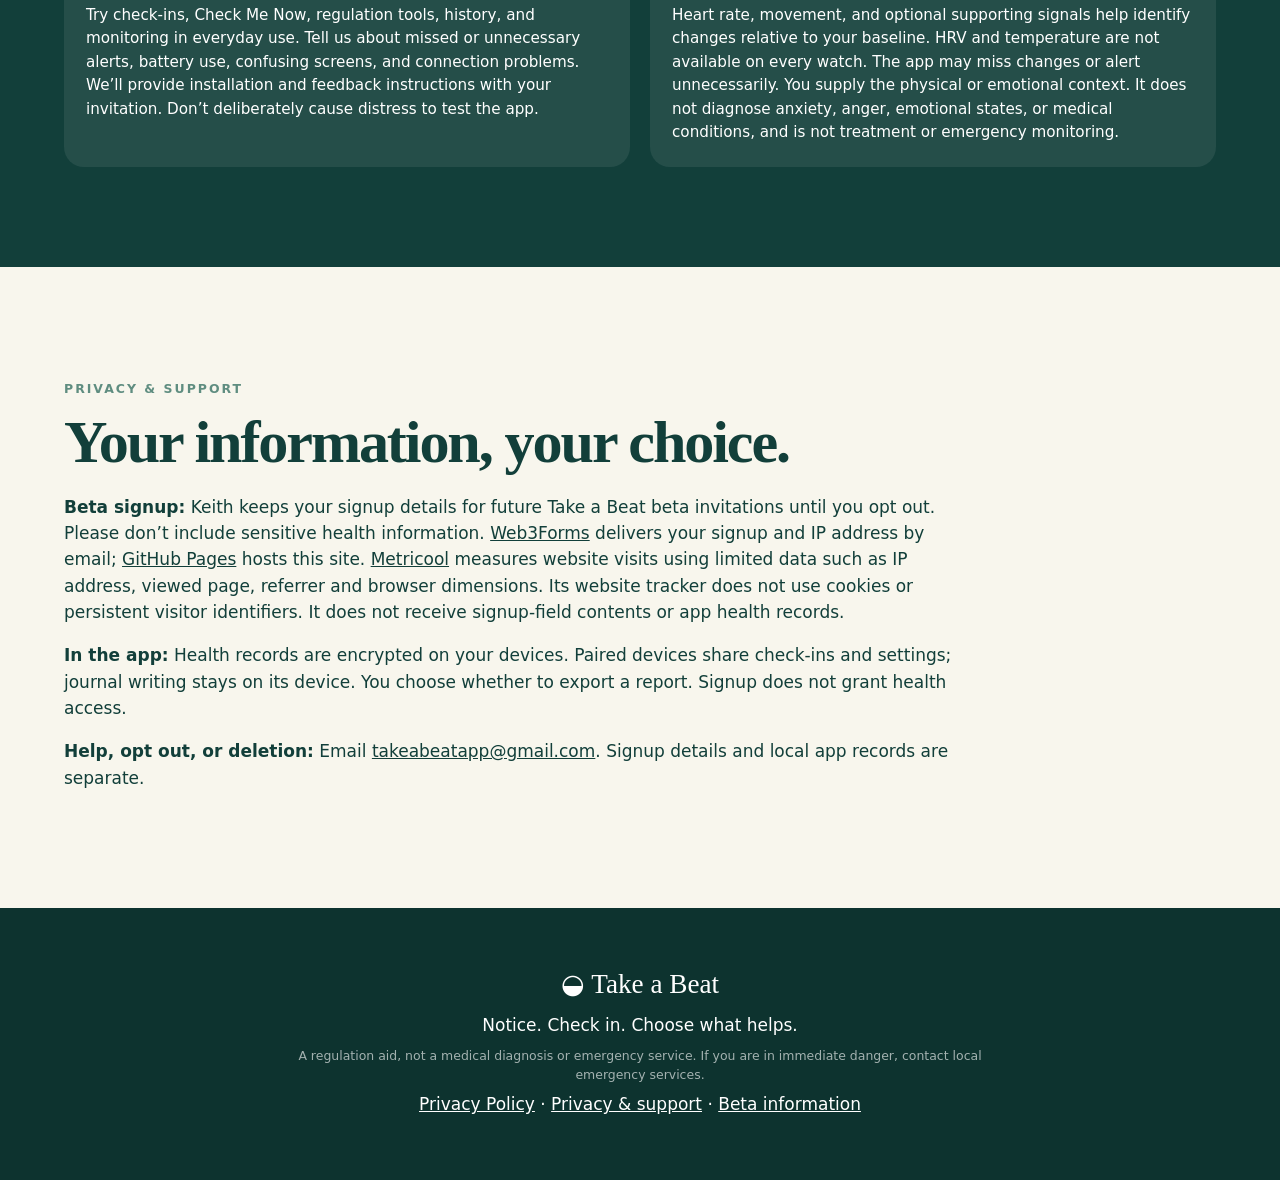
==== commit e0a59283: "Make December beta signup easier and attribute completed requests Move the form directly below the h" ====
--- a/index.html
+++ b/index.html
@@ -35,32 +35,40 @@
 @media (max-width: 560px) {
   .signup-confirmation { padding: 28px 22px; }
 }
+
+.hero-copy .hero-offer { color: #d7edcd; letter-spacing: .1em; max-width: 620px; }
+.hero-availability { font-size: .9rem; max-width: 600px; }
+.beta-more { margin-top: 26px; }
+.beta-more summary, .signup-options summary { cursor: pointer; font-weight: 700; line-height: 1.5; }
+.beta-more[open] summary { margin-bottom: 20px; }
+.signup-options { border-top: 1px solid #ccd9cb; padding-top: 14px; margin-top: 16px; font-size: .85rem; }
+.signup-options .formnote { margin-top: 12px; }
+@media (min-width: 901px) { #beta .signup-panel { position: sticky; top: 98px; } }
+@media (max-width: 560px) { #beta .signup-panel { order: -1; } #beta form h3 { font-size: 1.65rem; line-height: 1.15; } #beta { padding-top: 42px; padding-bottom: 48px; gap: 24px; } #beta h2 { font-size: 2.6rem; } #beta .row { grid-template-columns: 1fr 1fr; } }
 </style></head><body>
-<header><a class="brand" href="#top"><span class="leaf">◒</span> Take a Beat</a><nav><a href="#how">How it works</a><a href="#tools">Tools</a><a class="pill small" href="#beta">Join the beta</a></nav></header>
+<header><a class="brand" href="#top"><span class="leaf">◒</span> Take a Beat</a><nav><a href="#how">How it works</a><a href="#tools">Tools</a><a class="pill small" href="#beta">Join the beta list</a></nav></header>
 <main id="top">
-<section class="hero"><div class="hero-copy"><h1>Notice it before<br>it takes over.</h1><p class="lede">Take a Beat is designed to notice changes in your body and offer a moment to check in. You provide the context and choose what helps.</p><div class="actions"><a class="pill" href="#beta">Register for the December beta</a><a class="textlink" href="#how">See how it works →</a></div><p class="micro">Built as a regulation aid — not a diagnosis or emergency service.</p></div><div class="hero-carousel" role="region" aria-roledescription="carousel" aria-label="Everyday moments with Take a Beat"><div class="carousel-slides"><figure class="carousel-slide" role="group" aria-roledescription="slide" aria-label="1 of 7"><img src="assets/carousel-photo-02.jpg" alt="Man checking his smartwatch on a park bench" width="1536" height="1024" fetchpriority="high"><figcaption><strong>Pause wherever you are</strong><p>A check-in can fit into an ordinary moment in your day.</p></figcaption></figure><figure class="carousel-slide" aria-hidden="true" role="group" aria-roledescription="slide" aria-label="2 of 7"><img src="assets/carousel-photo-10.jpg" alt="Woman in a blue blouse checking her smartwatch at work" width="1536" height="1024" loading="lazy"><figcaption><strong>Make room for a check-in</strong><p>You provide the context for changes your watch notices.</p></figcaption></figure><figure class="carousel-slide" aria-hidden="true" role="group" aria-roledescription="slide" aria-label="3 of 7"><img src="assets/carousel-photo-09.jpg" alt="Two adults reviewing an illustrative report in a therapist’s office" width="1536" height="1024" loading="lazy"><figcaption><strong>Bring your own perspective</strong><p>Choose to share an exported report with someone who supports you.</p></figcaption></figure><figure class="carousel-slide" aria-hidden="true" role="group" aria-roledescription="slide" aria-label="4 of 7"><img src="assets/carousel-photo-12.jpg" alt="Woman meditating in a bright room with a smartwatch on her wrist" width="1536" height="1024" loading="lazy"><figcaption><strong>Take a quiet moment</strong><p>Make space for a pause, alongside the regulation tools you choose.</p></figcaption></figure><figure class="carousel-slide" aria-hidden="true" role="group" aria-roledescription="slide" aria-label="5 of 7"><img src="assets/carousel-photo-11.jpg" alt="Man in a mustard sweater taking a quiet pause outdoors" width="1536" height="1024" loading="lazy"><figcaption><strong>Reconnect with the present</strong><p>Take a pause and notice your surroundings.</p></figcaption></figure><figure class="carousel-slide" aria-hidden="true" role="group" aria-roledescription="slide" aria-label="6 of 7"><img src="assets/carousel-photo-07.jpg" alt="Woman reviewing her phone on a park bench" width="1536" height="1024" loading="lazy"><figcaption><strong>Look back at your day</strong><p>Review recent check-ins and add your own perspective.</p></figcaption></figure><figure class="carousel-slide" aria-hidden="true" role="group" aria-roledescription="slide" aria-label="7 of 7"><img src="assets/carousel-photo-01.jpg" alt="Woman checking her smartwatch at a desk" width="1536" height="1024" loading="lazy"><figcaption><strong>A moment to check in</strong><p>Notice a change, then tell Take a Beat how you’re doing.</p></figcaption></figure></div><div class="carousel-controls" aria-label="Choose carousel image"><button type="button" class="carousel-dot" aria-label="Show image 1" aria-pressed="true"></button><button type="button" class="carousel-dot" aria-label="Show image 2" aria-pressed="false"></button><button type="button" class="carousel-dot" aria-label="Show image 3" aria-pressed="false"></button><button type="button" class="carousel-dot" aria-label="Show image 4" aria-pressed="false"></button><button type="button" class="carousel-dot" aria-label="Show image 5" aria-pressed="false"></button><button type="button" class="carousel-dot" aria-label="Show image 6" aria-pressed="false"></button><button type="button" class="carousel-dot" aria-label="Show image 7" aria-pressed="false"></button></div><p class="carousel-note">Illustrative lifestyle images. App appearance varies by device.</p></div></section>
-<section class="problem"><p class="kicker">YOUR BODY CAN REACT BEFORE YOU REALIZE IT</p><h2>Take a Beat doesn’t decide how you feel.<br><em>It asks.</em></h2><p>Changes in heart rate, movement, available HRV readings and your personal baseline can be a useful signal that something is happening. When Take a Beat notices a meaningful change, it gives you a discreet opportunity to check in.</p><div class="flow"><span>Notice</span><b>→</b><span>Check in</span><b>→</b><span>Add context</span><b>→</b><span>Reset</span><b>→</b><span>Learn</span></div></section>
-<section id="how" class="feature split"><div><p class="kicker">A MOMENT TO CHECK IN</p><h2>Your watch notices a change.<br>You provide the context.</h2><p>You can say you’re okay, a little elevated, very elevated, or exercising. If something was missed, tell Take a Beat. Your feedback is part of how the experience becomes more personal.</p><div class="chips"><span>I’m okay</span><span>A little elevated</span><span>Very elevated</span><span>I’m exercising</span></div></div><div class="watch-pair"><img src="assets/01-watch-home.png" alt="Take a Beat watch home screen"><img src="assets/02-watch-checkin.png" alt="Take a Beat check-in screen"></div></section>
-<section class="feature dark"><div class="darkcopy"><p class="kicker">NOT ANOTHER GENERIC STRESS SCORE</p><h2>Built to learn <em>your</em> patterns.</h2><p>Take a Beat is designed around your baseline and your feedback—not a one-size-fits-all number. Confirm useful alerts, add context, and flag missed moments to help personalize the experience over time.</p></div><img src="assets/a_wide_clean_modern_marketing_collage_hero_gri.png" alt="Take a Beat lifestyle and app interface collage"></section>
-<section id="tools" class="tools"><div class="sectionhead"><p class="kicker">WHEN YOU NEED A RESET</p><h2>Useful tools are already on your wrist.</h2><p>No digging through your phone when you’re already overloaded. Choose a small action and get on with your day.</p></div><div class="cards"><article><img src="assets/04-watch-regulate.png" alt="Reset choices"><h3>Find your reset</h3><p>Breathing, grounding, a break, or a walk.</p></article><article><img src="assets/05-watch-breathing.png" alt="Guided breathing"><h3>Breathe gently</h3><p>A simple paced breathing exercise when you want it.</p></article><article><img src="assets/03-watch-emotional.png" alt="Emotional context"><h3>Add context</h3><p>Capture what was going on without writing an essay.</p></article><article><img src="assets/07-watch-history.png" alt="Recent check-ins"><h3>Look back</h3><p>See recent check-ins and start noticing patterns.</p></article></div></section>
-<section class="guide split"><div class="phone"><img src="assets/09-iphone-full-guide.png" alt="Take a Beat guide on iPhone"></div><div><p class="kicker">UNDERSTAND THE APP, NOT JUST THE ALERT</p><h2>Learn what the signals mean—and what they don’t.</h2><p>The in-app guide explains monitoring, baseline learning, alerts, physical and emotional context, exercise and recovery, breathing, reflection, history, and missed events.</p><p>Take a Beat is intentionally careful about the distinction between physiological signals and emotions. Your watch can notice a change. <strong>You decide what it means.</strong></p></div></section>
-<section id="beta-details" class="guide"><div class="sectionhead"><p class="kicker">BEFORE YOU JOIN</p><h2>December 1–31, 2026 public beta</h2></div><div class="beta-grid"><div><h3>Availability</h3><p>Planned enrollment opens December 1 at 9:00 AM Mountain Time, subject to Apple and Google approval. This public beta is for United States residents aged 18 or older. Use an iPhone running iOS 17 or later with a compatible Apple Watch running watchOS 10 or later, or an Android phone running Android 11 or later with a compatible Galaxy Watch, Pixel Watch, or other Wear OS watch. Store compatibility determines which models can install the beta; features and available readings vary by watch.</p></div><div><h3>Monitoring &amp; battery</h3><p>Start monitoring deliberately and check its status on your watch. Apple Watch Active Monitoring uses more battery. Apple Watch Battery Saver relies on readings watchOS makes available, so updates and alerts can be delayed. Modes and sensor availability vary by platform; they do not provide equal alert coverage.</p></div><div><h3>Your role as a tester</h3><p>Try check-ins, Check Me Now, regulation tools, history, and monitoring in everyday use. Tell us about missed or unnecessary alerts, battery use, confusing screens, and connection problems. We’ll provide installation and feedback instructions with your invitation. Don’t deliberately cause distress to test the app.</p></div><div><h3>Know the limits</h3><p>Heart rate, movement, and optional supporting signals help identify changes relative to your baseline. HRV and temperature are not available on every watch. The app may miss changes or alert unnecessarily. You supply the physical or emotional context. It does not diagnose anxiety, anger, emotional states, or medical conditions, and is not treatment or emergency monitoring.</p></div></div></section>
-<section id="beta" class="beta"><div class="beta-copy"><p class="kicker">HELP BUILD TAKE A BEAT</p><h2>Real life is the test.</h2><p>Join the December 1–31 public beta and help us improve Take a Beat through everyday use. All beta testers receive free access to Plus features during beta. If you live in the United States and are 18 or older, register below with your phone and watch details; we’ll email the appropriate installation link when enrollment opens and your device is supported.</p><div class="beta-grid"><div><strong>What we’re testing</strong><p>Alert accuracy • Personal baseline learning • Battery life • Watch monitoring • Check-ins • Regulation tools</p></div><div><strong>Who we need</strong><p>Apple Watch, Galaxy Watch, and other Wear OS users willing to give straightforward feedback about the experience.</p></div></div><p><a href="https://drive.google.com/drive/folders/1Sku57oaBv4H0CPN8j2H9BnzhtlaKST1j?usp=sharing">Installation and setup tutorials</a>: choose the Apple or Android folder and follow the videos in order.</p><p>During beta, use the in-app daily report to email your feedback. For bugs or setup help, email <a href="mailto:takeabeatapp@gmail.com?subject=Take%20a%20Beat%20beta%20feedback">takeabeatapp@gmail.com</a> with your device models, app version, and what happened. Apple testers can also use Send Beta Feedback in TestFlight. Please avoid sending sensitive health information.</p></div><div class="signup-panel"><form id="betaForm" action="https://api.web3forms.com/submit" method="POST" aria-describedby="signupPrivacy formNote">
+<section class="hero"><div class="hero-copy"><p class="kicker hero-offer">DECEMBER BETA · PLUS FEATURES FREE DURING TESTING</p><h1>Notice it before<br>it takes over.</h1><p class="lede">Take a Beat is designed to notice changes in your body and offer a moment to check in. You provide the context and choose what helps.</p><div class="actions"><a class="pill" href="#beta">Join the December beta list</a><a class="textlink" href="#how">See how it works →</a></div><p class="hero-availability">For US adults 18+ with a compatible paired phone and smartwatch.</p><p class="micro">Built as a regulation aid — not a diagnosis or emergency service.</p></div><div class="hero-carousel" role="region" aria-roledescription="carousel" aria-label="Everyday moments with Take a Beat"><div class="carousel-slides"><figure class="carousel-slide" role="group" aria-roledescription="slide" aria-label="1 of 7"><img src="assets/carousel-photo-02.jpg" alt="Man checking his smartwatch on a park bench" width="1536" height="1024" fetchpriority="high"><figcaption><strong>Pause wherever you are</strong><p>A check-in can fit into an ordinary moment in your day.</p></figcaption></figure><figure class="carousel-slide" aria-hidden="true" role="group" aria-roledescription="slide" aria-label="2 of 7"><img src="assets/carousel-photo-10.jpg" alt="Woman in a blue blouse checking her smartwatch at work" width="1536" height="1024" loading="lazy"><figcaption><strong>Make room for a check-in</strong><p>You provide the context for changes your watch notices.</p></figcaption></figure><figure class="carousel-slide" aria-hidden="true" role="group" aria-roledescription="slide" aria-label="3 of 7"><img src="assets/carousel-photo-09.jpg" alt="Two adults reviewing an illustrative report in a therapist’s office" width="1536" height="1024" loading="lazy"><figcaption><strong>Bring your own perspective</strong><p>Choose to share an exported report with someone who supports you.</p></figcaption></figure><figure class="carousel-slide" aria-hidden="true" role="group" aria-roledescription="slide" aria-label="4 of 7"><img src="assets/carousel-photo-12.jpg" alt="Woman meditating in a bright room with a smartwatch on her wrist" width="1536" height="1024" loading="lazy"><figcaption><strong>Take a quiet moment</strong><p>Make space for a pause, alongside the regulation tools you choose.</p></figcaption></figure><figure class="carousel-slide" aria-hidden="true" role="group" aria-roledescription="slide" aria-label="5 of 7"><img src="assets/carousel-photo-11.jpg" alt="Man in a mustard sweater taking a quiet pause outdoors" width="1536" height="1024" loading="lazy"><figcaption><strong>Reconnect with the present</strong><p>Take a pause and notice your surroundings.</p></figcaption></figure><figure class="carousel-slide" aria-hidden="true" role="group" aria-roledescription="slide" aria-label="6 of 7"><img src="assets/carousel-photo-07.jpg" alt="Woman reviewing her phone on a park bench" width="1536" height="1024" loading="lazy"><figcaption><strong>Look back at your day</strong><p>Review recent check-ins and add your own perspective.</p></figcaption></figure><figure class="carousel-slide" aria-hidden="true" role="group" aria-roledescription="slide" aria-label="7 of 7"><img src="assets/carousel-photo-01.jpg" alt="Woman checking her smartwatch at a desk" width="1536" height="1024" loading="lazy"><figcaption><strong>A moment to check in</strong><p>Notice a change, then tell Take a Beat how you’re doing.</p></figcaption></figure></div><div class="carousel-controls" aria-label="Choose carousel image"><button type="button" class="carousel-dot" aria-label="Show image 1" aria-pressed="true"></button><button type="button" class="carousel-dot" aria-label="Show image 2" aria-pressed="false"></button><button type="button" class="carousel-dot" aria-label="Show image 3" aria-pressed="false"></button><button type="button" class="carousel-dot" aria-label="Show image 4" aria-pressed="false"></button><button type="button" class="carousel-dot" aria-label="Show image 5" aria-pressed="false"></button><button type="button" class="carousel-dot" aria-label="Show image 6" aria-pressed="false"></button><button type="button" class="carousel-dot" aria-label="Show image 7" aria-pressed="false"></button></div><p class="carousel-note">Illustrative lifestyle images. App appearance varies by device.</p></div></section>
+<section id="beta" class="beta"><div class="beta-copy"><p class="kicker">DECEMBER 1–31, 2026 · FREE PLUS ACCESS DURING BETA</p><h2>Help shape Take a Beat.</h2><p>Join the December 1–31 public beta and help us improve Take a Beat through everyday use. All beta testers receive free access to Plus features during beta. For US adults 18+ with a compatible iPhone and Apple Watch, or Android phone and Wear OS watch. Leave your email and device type. We’ll send installation instructions when enrollment opens and your device is supported.</p><details class="beta-more"><summary>What does beta testing involve?</summary><div class="beta-grid"><div><strong>What we’re testing</strong><p>Alert accuracy • Personal baseline learning • Battery life • Watch monitoring • Check-ins • Regulation tools</p></div><div><strong>Who we need</strong><p>Apple Watch, Galaxy Watch, and other Wear OS users willing to give straightforward feedback about the experience.</p></div></div><p><a href="https://drive.google.com/drive/folders/1Sku57oaBv4H0CPN8j2H9BnzhtlaKST1j?usp=sharing">Installation and setup tutorials</a>: choose the Apple or Android folder and follow the videos in order.</p><p>During beta, use the in-app daily report to email your feedback. For bugs or setup help, email <a href="mailto:takeabeatapp@gmail.com?subject=Take%20a%20Beat%20beta%20feedback">takeabeatapp@gmail.com</a> with your device models, app version, and what happened. Apple testers can also use Send Beta Feedback in TestFlight. Please avoid sending sensitive health information.</p></details></div><div class="signup-panel"><form id="betaForm" action="https://api.web3forms.com/submit" method="POST" aria-describedby="signupPrivacy formNote">
 <input type="hidden" name="access_key" value="a676a0c0-c93c-42a9-9e8c-c7f882204193">
 <input type="hidden" name="subject" value="New Take a Beat Beta Signup">
 <input type="hidden" name="from_name" value="Take a Beat Website">
 <input type="hidden" name="redirect" value="https://web3forms.com/success">
 <input type="checkbox" name="botcheck" tabindex="-1" aria-hidden="true" style="display:none">
-<h3>Register your interest</h3><p>We’ll email you when a suitable beta is available. This is an interest list, not an immediate download or a guaranteed invitation.</p>
-<p class="formnote">If you join a beta that supports automatic reports, setup will ask you once whether to share daily diagnostics with Take A Beat LLC. Reports can include available heart rate, structured check-ins, and device diagnostics. Agree in the app to send reports automatically, or continue without sharing.</p>
-<label>Name<input required name="name" autocomplete="name" maxlength="100"></label>
+<h3>Join the December beta list</h3><p>Get beta updates and installation instructions by email. Plus features are free during beta. Planned December 1–31, subject to store approval.</p>
+
+
 <label>Email<input required type="email" name="email" autocomplete="email" maxlength="254"></label>
 <div class="row"><label>Phone<select name="phone" required><option value="">Choose</option><option>iPhone</option><option>Android</option></select></label><label>Watch<select name="watch" required><option value="">Choose</option><option>Apple Watch</option><option>Galaxy Watch</option><option>Pixel Watch</option><option>Other Wear OS watch</option><option>Other / none</option></select></label></div>
-<label>Device models <span>(optional)</span><input name="models" maxlength="150" placeholder="For example: iPhone 15 + Apple Watch Series 9"></label>
+
+<label class="consent"><input type="checkbox" name="beta_consent" value="Yes — contact me about current and future Take a Beat betas until I opt out" required><span>I agree to receive email about current and future Take a Beat betas. I can opt out at any time.</span></label>
+
+<p id="signupPrivacy" class="formnote">Your details and signup source are sent through Web3Forms to the beta organizer. Read our <a href="privacy.html">Privacy Policy</a> before signing up.</p>
+<button class="pill" type="submit">Join the December beta list</button><p id="formNote" class="formnote" role="status" aria-live="polite" aria-atomic="true" tabindex="-1">You’ll see a confirmation here after your request is received.</p>
+<details class="signup-options"><summary>Add your name, models or testing interests (optional)</summary><label>Name <span>(optional)</span><input name="name" autocomplete="name" maxlength="100"></label><label>Device models <span>(optional)</span><input name="models" maxlength="150" placeholder="For example: iPhone 15 + Apple Watch Series 9"></label>
 <label>What would you like to help test? <span>(optional)</span><textarea name="why" rows="3" maxlength="1000" aria-describedby="noHealth"></textarea></label><p id="noHealth" class="formnote">Please don’t include health records, diagnoses, or other sensitive personal information.</p>
-<label class="consent"><input type="checkbox" name="beta_consent" value="Yes — contact me about current and future Take a Beat betas until I opt out" required><span>I agree to receive email about current and future Take a Beat betas. I can opt out at any time.</span></label>
-<p id="signupPrivacy" class="formnote">Your details are sent through Web3Forms to the beta organizer. Read our <a href="privacy.html">Privacy Policy</a> before signing up.</p>
-<button class="pill" type="submit">Join the beta interest list</button><p id="formNote" class="formnote" role="status" aria-live="polite" aria-atomic="true" tabindex="-1">You’ll see a confirmation here after your request is received.</p>
+</details>
+<details class="signup-options"><summary>About optional diagnostic sharing</summary><p class="formnote">If you join a beta that supports automatic reports, setup will ask you once whether to share daily diagnostics with Take A Beat LLC. Reports can include available heart rate, structured check-ins, and device diagnostics. Agree in the app to send reports automatically, or continue without sharing.</p></details>
 <noscript><p class="formnote">Submitting opens the signup service’s confirmation page. Return here to continue browsing.</p></noscript>
 <p class="formnote">Having trouble? Email <a href="mailto:takeabeatapp@gmail.com?subject=Take%20a%20Beat%20beta%20interest">takeabeatapp@gmail.com</a> with your phone and watch model.</p>
 </form>
@@ -68,9 +76,15 @@
 <div class="signup-check" aria-hidden="true">✓</div>
 <p class="kicker">SIGNUP RECEIVED</p>
 <h3 id="signupConfirmationTitle" tabindex="-1">You’re on the list!</h3>
-<p>Thanks for signing up for the Take a Beat beta. We’ll email <strong id="signupEmail"></strong> when a suitable beta is available.</p>
+<p>Thanks for signing up for the Take a Beat beta. We’ll email <strong id="signupEmail"></strong> when a suitable beta is available, with installation instructions for your device.</p>
 <p>No need to sign up again.</p>
 </section></div></section>
+<section class="problem"><p class="kicker">YOUR BODY CAN REACT BEFORE YOU REALIZE IT</p><h2>Take a Beat doesn’t decide how you feel.<br><em>It asks.</em></h2><p>Changes in heart rate, movement, available HRV readings and your personal baseline can be a useful signal that something is happening. When Take a Beat notices a meaningful change, it gives you a discreet opportunity to check in.</p><div class="flow"><span>Notice</span><b>→</b><span>Check in</span><b>→</b><span>Add context</span><b>→</b><span>Reset</span><b>→</b><span>Learn</span></div></section>
+<section id="how" class="feature split"><div><p class="kicker">A MOMENT TO CHECK IN</p><h2>Your watch notices a change.<br>You provide the context.</h2><p>You can say you’re okay, a little elevated, very elevated, or exercising. If something was missed, tell Take a Beat. Your feedback is part of how the experience becomes more personal.</p><div class="chips"><span>I’m okay</span><span>A little elevated</span><span>Very elevated</span><span>I’m exercising</span></div></div><div class="watch-pair"><img src="assets/01-watch-home.png" alt="Take a Beat watch home screen"><img src="assets/02-watch-checkin.png" alt="Take a Beat check-in screen"></div></section>
+<section class="feature dark"><div class="darkcopy"><p class="kicker">NOT ANOTHER GENERIC STRESS SCORE</p><h2>Built to learn <em>your</em> patterns.</h2><p>Take a Beat is designed around your baseline and your feedback—not a one-size-fits-all number. Confirm useful alerts, add context, and flag missed moments to help personalize the experience over time.</p></div><img src="assets/a_wide_clean_modern_marketing_collage_hero_gri.png" alt="Take a Beat lifestyle and app interface collage"></section>
+<section id="tools" class="tools"><div class="sectionhead"><p class="kicker">WHEN YOU NEED A RESET</p><h2>Useful tools are already on your wrist.</h2><p>No digging through your phone when you’re already overloaded. Choose a small action and get on with your day.</p></div><div class="cards"><article><img src="assets/04-watch-regulate.png" alt="Reset choices"><h3>Find your reset</h3><p>Breathing, grounding, a break, or a walk.</p></article><article><img src="assets/05-watch-breathing.png" alt="Guided breathing"><h3>Breathe gently</h3><p>A simple paced breathing exercise when you want it.</p></article><article><img src="assets/03-watch-emotional.png" alt="Emotional context"><h3>Add context</h3><p>Capture what was going on without writing an essay.</p></article><article><img src="assets/07-watch-history.png" alt="Recent check-ins"><h3>Look back</h3><p>See recent check-ins and start noticing patterns.</p></article></div></section>
+<section class="guide split"><div class="phone"><img src="assets/09-iphone-full-guide.png" alt="Take a Beat guide on iPhone"></div><div><p class="kicker">UNDERSTAND THE APP, NOT JUST THE ALERT</p><h2>Learn what the signals mean—and what they don’t.</h2><p>The in-app guide explains monitoring, baseline learning, alerts, physical and emotional context, exercise and recovery, breathing, reflection, history, and missed events.</p><p>Take a Beat is intentionally careful about the distinction between physiological signals and emotions. Your watch can notice a change. <strong>You decide what it means.</strong></p></div></section>
+<section id="beta-details" class="guide"><div class="sectionhead"><p class="kicker">BEFORE YOU JOIN</p><h2>December 1–31, 2026 public beta</h2></div><div class="beta-grid"><div><h3>Availability</h3><p>Planned enrollment opens December 1 at 9:00 AM Mountain Time, subject to Apple and Google approval. This public beta is for United States residents aged 18 or older. Use an iPhone running iOS 17 or later with a compatible Apple Watch running watchOS 10 or later, or an Android phone running Android 11 or later with a compatible Galaxy Watch, Pixel Watch, or other Wear OS watch. Store compatibility determines which models can install the beta; features and available readings vary by watch.</p></div><div><h3>Monitoring &amp; battery</h3><p>Start monitoring deliberately and check its status on your watch. Apple Watch Active Monitoring uses more battery. Apple Watch Battery Saver relies on readings watchOS makes available, so updates and alerts can be delayed. Modes and sensor availability vary by platform; they do not provide equal alert coverage.</p></div><div><h3>Your role as a tester</h3><p>Try check-ins, Check Me Now, regulation tools, history, and monitoring in everyday use. Tell us about missed or unnecessary alerts, battery use, confusing screens, and connection problems. We’ll provide installation and feedback instructions with your invitation. Don’t deliberately cause distress to test the app.</p></div><div><h3>Know the limits</h3><p>Heart rate, movement, and optional supporting signals help identify changes relative to your baseline. HRV and temperature are not available on every watch. The app may miss changes or alert unnecessarily. You supply the physical or emotional context. It does not diagnose anxiety, anger, emotional states, or medical conditions, and is not treatment or emergency monitoring.</p></div></div></section>
 <section id="privacy" class="guide"><p class="kicker">PRIVACY &amp; SUPPORT</p><h2>Your information, your choice.</h2><p><strong>Beta signup:</strong> Keith keeps your signup details for future Take a Beat beta invitations until you opt out. Please don’t include sensitive health information. <a href="https://web3forms.com/privacy">Web3Forms</a> delivers your signup and IP address by email; <a href="https://docs.github.com/en/site-policy/privacy-policies/github-general-privacy-statement">GitHub Pages</a> hosts this site. <a href="https://metricool.com/privacy-policy/">Metricool</a> measures website visits using limited data such as IP address, viewed page, referrer and browser dimensions. Its website tracker does not use cookies or persistent visitor identifiers. It does not receive signup-field contents or app health records.</p><p><strong>In the app:</strong> Health records are encrypted on your devices. Paired devices share check-ins and settings; journal writing stays on its device. You choose whether to export a report. Signup does not grant health access.</p><p><strong>Help, opt out, or deletion:</strong> Email <a href="mailto:takeabeatapp@gmail.com">takeabeatapp@gmail.com</a>. Signup details and local app records are separate.</p></section>
 </main><footer><div class="brand">◒ Take a Beat</div><p>Notice. Check in. Choose what helps.</p><p class="micro">A regulation aid, not a medical diagnosis or emergency service. If you are in immediate danger, contact local emergency services.</p><p><a href="privacy.html">Privacy Policy</a> · <a href="#privacy">Privacy &amp; support</a> · <a href="#beta-details">Beta information</a></p></footer><script>
 (() => {
@@ -80,12 +94,38 @@
   const confirmation = document.getElementById('signupConfirmation');
   const confirmationTitle = document.getElementById('signupConfirmationTitle');
   const confirmationEmail = document.getElementById('signupEmail');
+
+  // Only approved campaign labels are sent with the signup.
+  const campaignParameters = new URLSearchParams(window.location.search);
+  const sourceAliases = {
+    ig: 'instagram', instagram: 'instagram', fb: 'facebook', facebook: 'facebook',
+    tt: 'tiktok', tiktok: 'tiktok', yt: 'youtube', youtube: 'youtube'
+  };
+  function signupSource() {
+    const explicit = sourceAliases[(campaignParameters.get('utm_source') || '').toLowerCase()];
+    if (explicit) return explicit;
+    try {
+      const host = new URL(document.referrer).hostname;
+      if (host === 'instagram.com' || host.endsWith('.instagram.com')) return 'instagram';
+      if (host === 'facebook.com' || host.endsWith('.facebook.com')) return 'facebook';
+      if (host === 'tiktok.com' || host.endsWith('.tiktok.com')) return 'tiktok';
+      if (host === 'youtube.com' || host.endsWith('.youtube.com') || host === 'youtu.be') return 'youtube';
+    } catch {}
+    return 'direct_or_unknown';
+  }
+  const suppliedContent = campaignParameters.get('utm_content') || '';
+  const signupContent = /^(link_in_bio|profile|founder-(0[1-9]|1[0-9]|2[0-4]))$/.test(suppliedContent)
+    ? suppliedContent : 'unspecified';
+
   let pending = false;
   form.addEventListener('submit', async (event) => {
     event.preventDefault();
     if (pending || form.hidden || !form.reportValidity()) return;
     const payload = new FormData(form);
     payload.delete('redirect');
+    payload.set('signup_source', signupSource());
+    payload.set('signup_campaign', 'december_beta_2026');
+    payload.set('signup_content', signupContent);
     pending = true;
     button.disabled = true;
     button.textContent = 'Sending…';
@@ -109,7 +149,7 @@
       clearTimeout(timeout);
       pending = false;
       button.disabled = false;
-      button.textContent = 'Join the beta interest list';
+      button.textContent = 'Join the December beta list';
       form.removeAttribute('aria-busy');
       if (confirmation.hidden) {
         note.focus();
